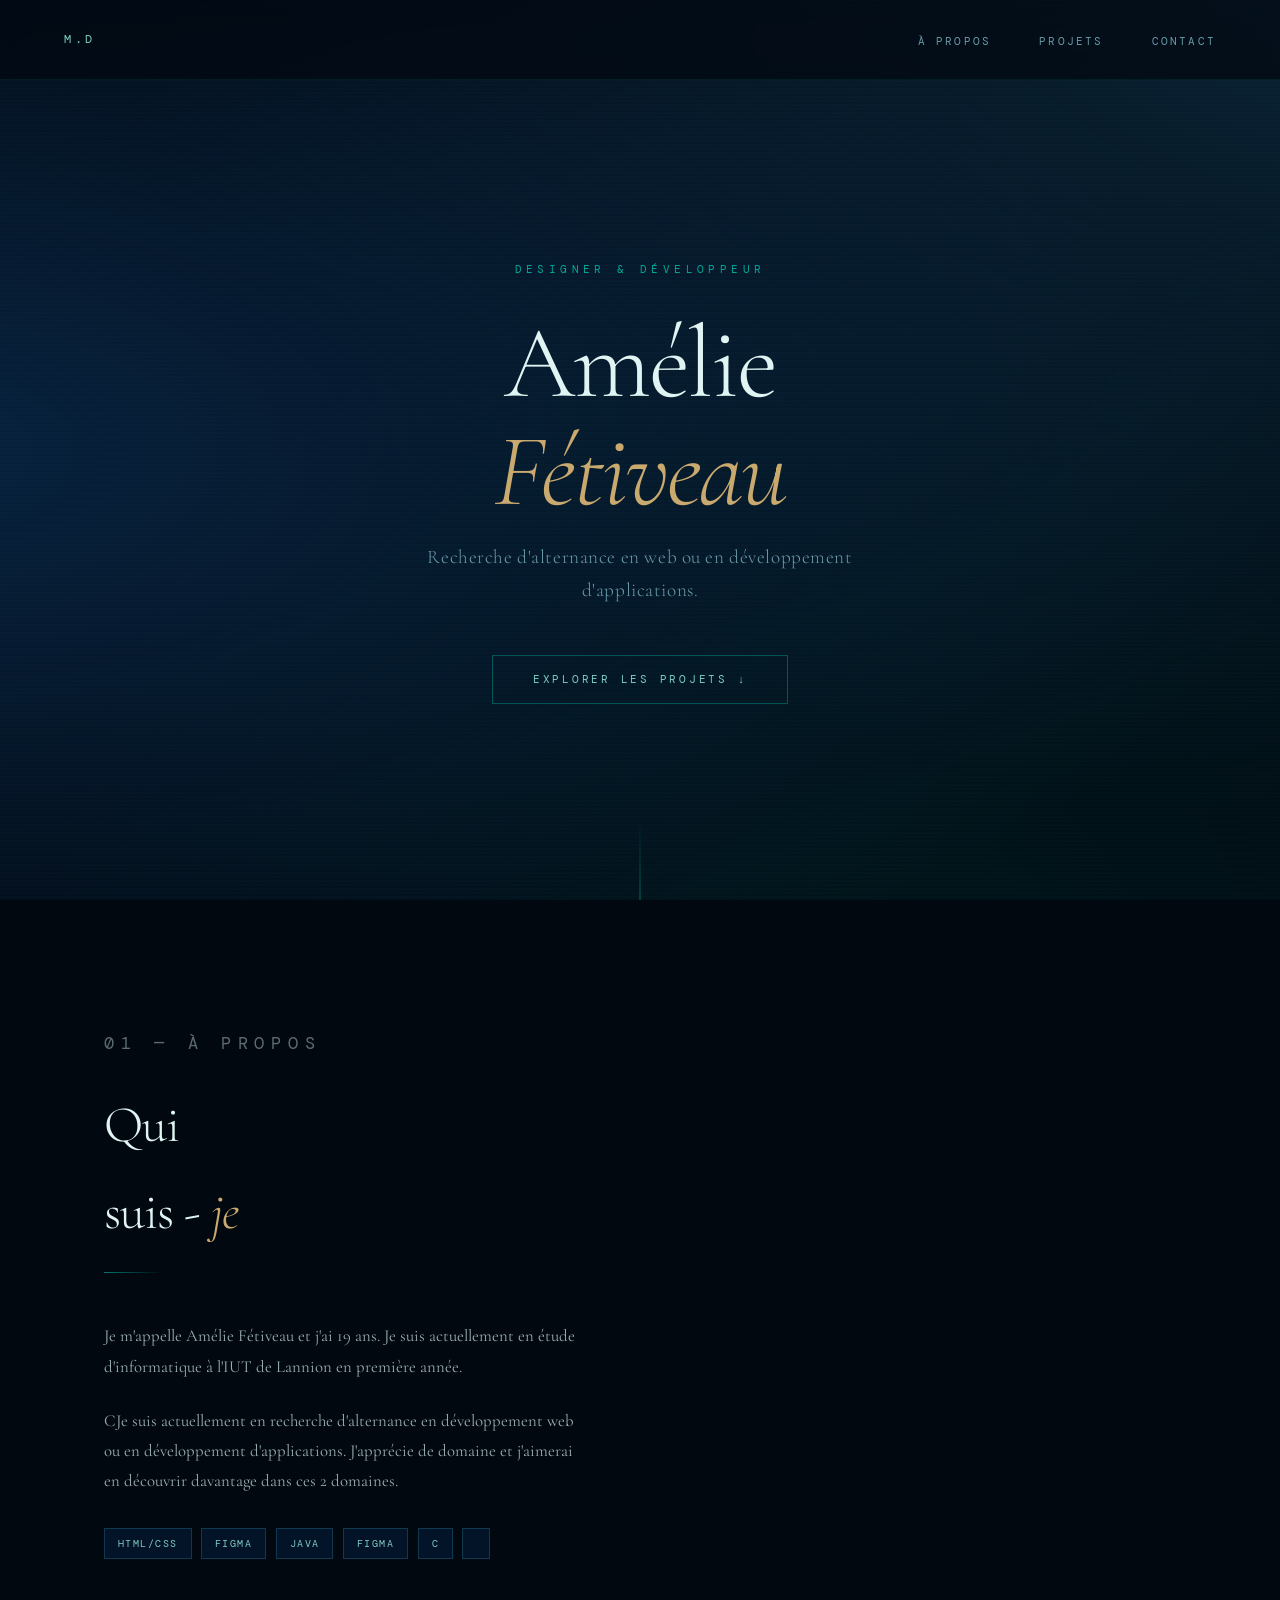
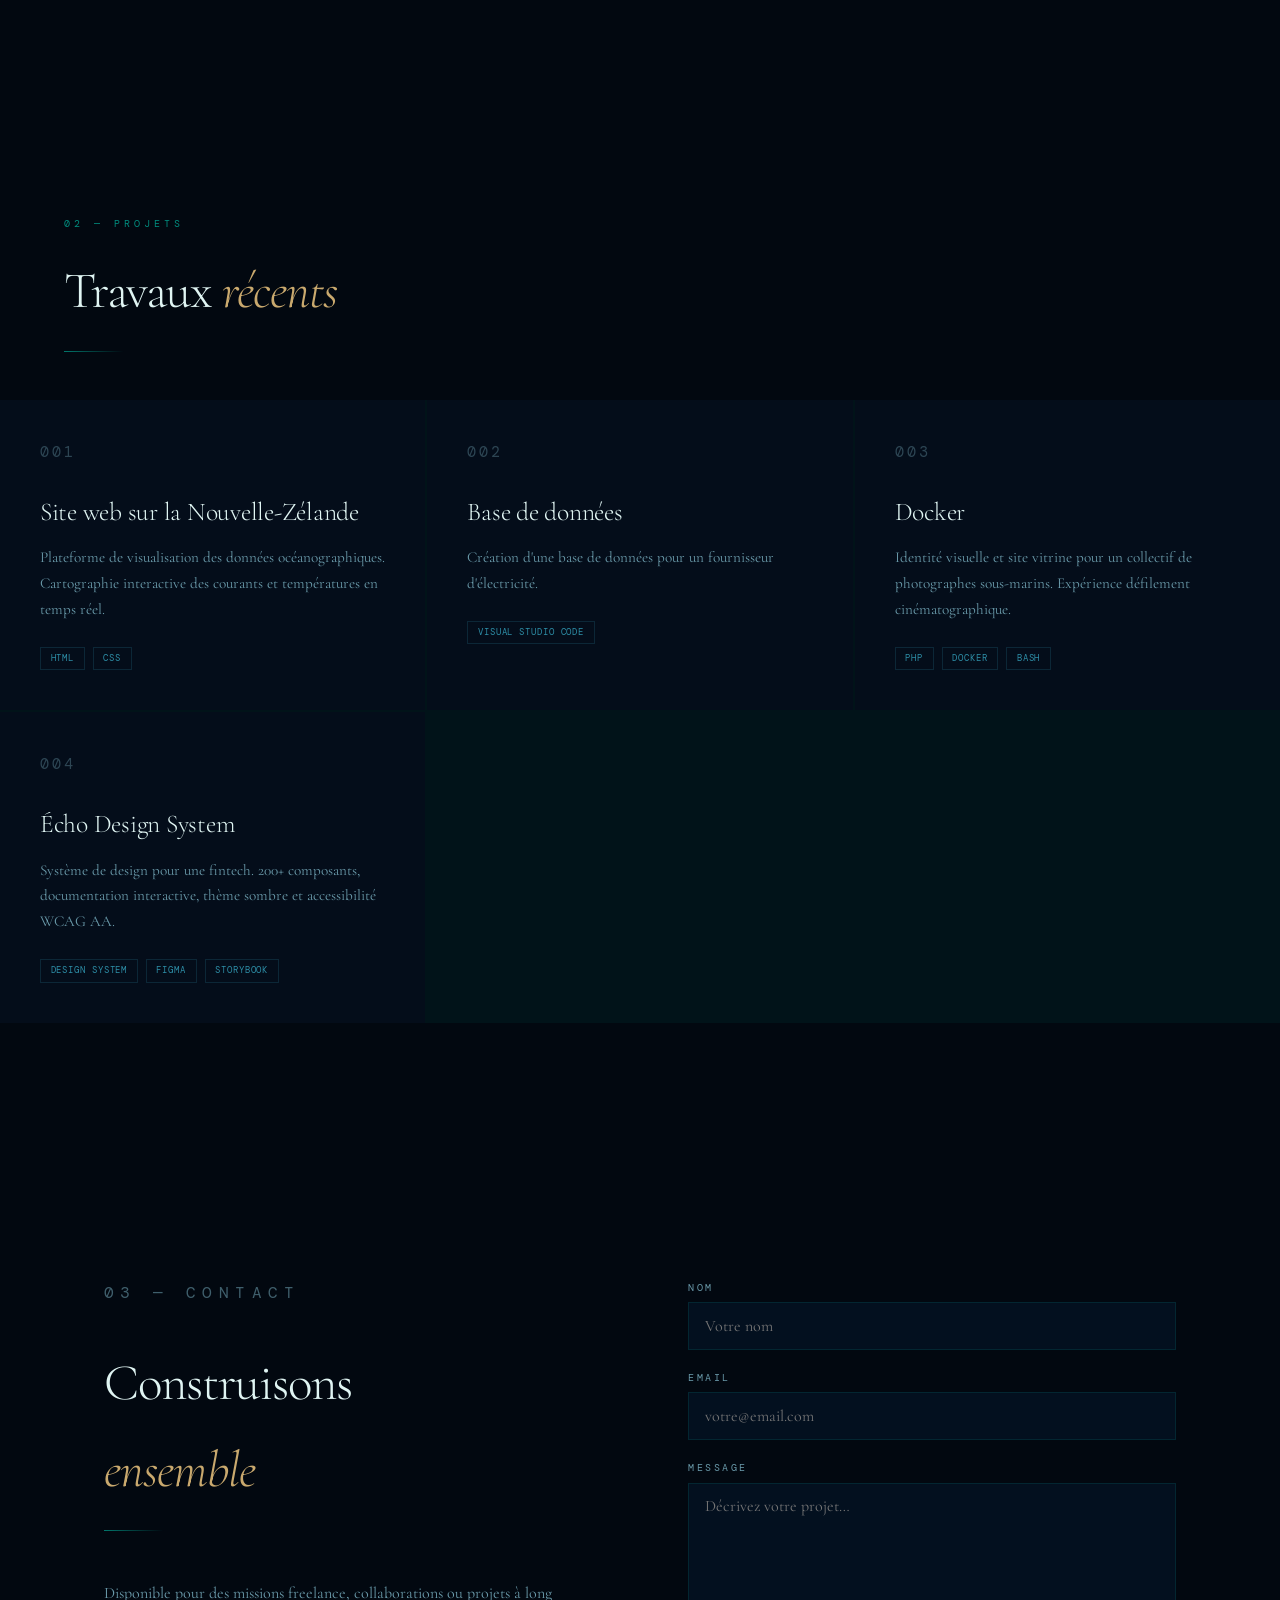
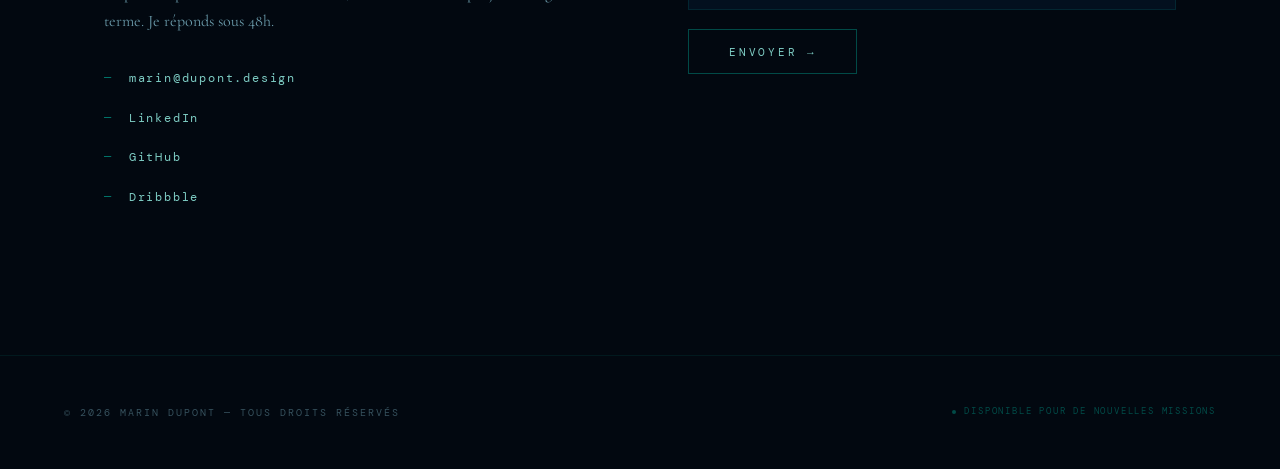
==== index.html @ eed75e4b "Update index.html" ====
<!DOCTYPE html>
<html lang="fr">
<head>
<meta charset="UTF-8">
<meta name="viewport" content="width=device-width, initial-scale=1.0">
<title>Portfolio — Amélie Fétiveau</title>
<link href="https://fonts.googleapis.com/css2?family=Cormorant+Garamond:ital,wght@0,300;0,400;0,600;1,300;1,400&family=DM+Mono:wght@300;400&display=swap" rel="stylesheet">
<link href="fusion.css" rel="stylesheet" type="text/css" >
<style>
  *, *::before, *::after { box-sizing: border-box; margin: 0; padding: 0; }

  :root {
    --deep: #040d1a;
    --abyss: #020810;
    --midnight: #061629;
    --navy: #0a2240;
    --ocean: #0d3460;
    --current: #1a5276;
    --tide: #1f6b8a;
    --surface: #2e8fa8;
    --foam: #7ecdc4;
    --mist: #b8e8e3;
    --spray: #e0f5f3;
    --biolum: #00e5c8;
    --gold: #c9a96e;
    --sand: #f0e6d0;
    --text: #cce4e8;
    --muted: #6a9aaa;
    --serif: 'Cormorant Garamond', Georgia, serif;
    --mono: 'DM Mono', monospace;
  }

  html { scroll-behavior: smooth; }

  body {
    background: var(--abyss);
    color: var(--text);
    font-family: var(--serif);
    font-size: 18px;
    line-height: 1.7;
    overflow-x: hidden;
  }

  /* WAVES BACKGROUND */
  .waves-bg {
    position: fixed;
    inset: 0;
    z-index: 0;
    pointer-events: none;
    overflow: hidden;
  }
  .waves-bg::before {
    content: '';
    position: absolute;
    width: 200%;
    height: 200%;
    top: -50%;
    left: -50%;
    background:
      radial-gradient(ellipse at 20% 50%, rgba(13,52,96,0.6) 0%, transparent 50%),
      radial-gradient(ellipse at 80% 20%, rgba(26,82,118,0.4) 0%, transparent 45%),
      radial-gradient(ellipse at 60% 80%, rgba(0,229,200,0.06) 0%, transparent 40%);
    animation: driftDeep 18s ease-in-out infinite alternate;
  }
  .waves-bg::after {
    content: '';
    position: absolute;
    inset: 0;
    background: repeating-linear-gradient(
      0deg,
      transparent,
      transparent 2px,
      rgba(0,229,200,0.015) 2px,
      rgba(0,229,200,0.015) 4px
    );
  }
  @keyframes driftDeep {
    0% { transform: translate(0,0) rotate(0deg); }
    100% { transform: translate(-3%,2%) rotate(1deg); }
  }

  /* PARTICLES */
  .particles {
    position: fixed;
    inset: 0;
    z-index: 0;
    pointer-events: none;
  }
  .particle {
    position: absolute;
    width: 2px;
    height: 2px;
    background: var(--biolum);
    border-radius: 50%;
    opacity: 0;
    animation: rise linear infinite;
  }
  @keyframes rise {
    0%   { transform: translateY(0) translateX(0); opacity: 0; }
    10%  { opacity: 0.6; }
    90%  { opacity: 0.3; }
    100% { transform: translateY(-100vh) translateX(20px); opacity: 0; }
  }

  /* LAYOUT */
  .wrapper { position: relative; z-index: 1; }

  /* NAV */
  nav {
    position: fixed;
    top: 0; left: 0; right: 0;
    z-index: 100;
    display: flex;
    justify-content: space-between;
    align-items: center;
    padding: 1.5rem 4rem;
    background: rgba(2,8,16,0.7);
    backdrop-filter: blur(12px);
    border-bottom: 1px solid rgba(0,229,200,0.08);
  }
  .logo {
    font-family: var(--mono);
    font-size: 12px;
    letter-spacing: 0.3em;
    color: var(--foam);
    text-transform: uppercase;
    text-decoration: none;
  }
  .nav-links {
    list-style: none;
    display: flex;
    gap: 3rem;
  }
  .nav-links a {
    font-family: var(--mono);
    font-size: 11px;
    letter-spacing: 0.2em;
    text-transform: uppercase;
    color: var(--muted);
    text-decoration: none;
    transition: color 0.3s;
  }
  .nav-links a:hover { color: var(--foam); }

  /* HERO */
  .hero {
    min-height: 100vh;
    display: flex;
    align-items: center;
    justify-content: center;
    padding: 8rem 4rem 4rem;
    text-align: center;
    position: relative;
  }
  .hero-depth {
    position: absolute;
    bottom: 0; left: 50%;
    transform: translateX(-50%);
    width: 1px;
    height: 80px;
    background: linear-gradient(to bottom, transparent, var(--biolum));
    opacity: 0.4;
  }
  .hero-tag {
    font-family: var(--mono);
    font-size: 11px;
    letter-spacing: 0.4em;
    text-transform: uppercase;
    color: var(--biolum);
    opacity: 0.7;
    margin-bottom: 2rem;
  }
  .hero h1 {
    font-size: clamp(3.5rem, 8vw, 7rem);
    font-weight: 300;
    line-height: 1.05;
    letter-spacing: -0.02em;
    color: var(--spray);
    margin-bottom: 1rem;
  }
  .hero h1 em {
    font-style: italic;
    color: var(--gold);
    font-weight: 300;
  }
  .hero-sub {
    font-size: 1.2rem;
    font-weight: 300;
    color: var(--muted);
    max-width: 480px;
    margin: 0 auto 3rem;
    letter-spacing: 0.03em;
  }
  .hero-cta {
    display: inline-flex;
    align-items: center;
    gap: 0.8rem;
    padding: 0.9rem 2.5rem;
    border: 1px solid rgba(0,229,200,0.3);
    color: var(--foam);
    font-family: var(--mono);
    font-size: 11px;
    letter-spacing: 0.25em;
    text-transform: uppercase;
    text-decoration: none;
    transition: all 0.4s;
    position: relative;
    overflow: hidden;
  }
  .hero-cta::before {
    content: '';
    position: absolute;
    inset: 0;
    background: rgba(0,229,200,0.06);
    transform: scaleX(0);
    transform-origin: left;
    transition: transform 0.4s;
  }
  .hero-cta:hover::before { transform: scaleX(1); }
  .hero-cta:hover { border-color: var(--biolum); color: var(--biolum); }

  /* SECTION COMMONS */
  section { padding: 8rem 4rem; max-width: 1200px; margin: 0 auto; }
  .section-label {
    font-family: var(--mono);
    font-size: 10px;
    letter-spacing: 0.4em;
    text-transform: uppercase;
    color: var(--biolum);
    opacity: 0.6;
    margin-bottom: 1rem;
  }
  .section-title {
    font-size: clamp(2.2rem, 4vw, 3.5rem);
    font-weight: 300;
    color: var(--spray);
    letter-spacing: -0.02em;
    margin-bottom: 1rem;
  }
  .section-title em {
    font-style: italic;
    color: var(--gold);
  }
  .divider {
    width: 60px;
    height: 1px;
    background: linear-gradient(to right, var(--biolum), transparent);
    margin-bottom: 3rem;
    opacity: 0.5;
  }

  /* ABOUT */
  .about-grid {
    display: grid;
    grid-template-columns: 1fr 1fr;
    gap: 6rem;
    align-items: center;
  }
  .about-visual {
    aspect-ratio: 3/4;
    position: relative;
  }
  .about-frame {
    width: 100%;
    height: 100%;
    border: 1px solid rgba(0,229,200,0.15);
    position: relative;
    overflow: hidden;
    background: var(--midnight);
  }
  .about-frame::after {
    content: '';
    position: absolute;
    inset: 0;
    background:
      radial-gradient(ellipse at 30% 70%, rgba(0,229,200,0.12) 0%, transparent 60%),
      radial-gradient(ellipse at 80% 20%, rgba(30,90,120,0.3) 0%, transparent 50%);
  }
  .about-initials {
    position: absolute;
    inset: 0;
    display: flex;
    align-items: center;
    justify-content: center;
    font-size: 8rem;
    font-weight: 300;
    color: rgba(0,229,200,0.08);
    letter-spacing: -0.05em;
    z-index: 1;
  }
  .about-corner {
    position: absolute;
    width: 30px;
    height: 30px;
    border-color: rgba(0,229,200,0.3);
    border-style: solid;
  }
  .about-corner.tl { top: 12px; left: 12px; border-width: 1px 0 0 1px; }
  .about-corner.br { bottom: 12px; right: 12px; border-width: 0 1px 1px 0; }
  .about-text p {
    color: rgba(204,228,232,0.75);
    margin-bottom: 1.5rem;
    font-size: 1.05rem;
    line-height: 1.8;
  }
  .skills-row {
    display: flex;
    flex-wrap: wrap;
    gap: 0.6rem;
    margin-top: 2rem;
  }
  .skill-tag {
    font-family: var(--mono);
    font-size: 10px;
    letter-spacing: 0.15em;
    text-transform: uppercase;
    color: var(--foam);
    border: 1px solid rgba(46,143,168,0.3);
    padding: 0.35rem 0.8rem;
    background: rgba(13,52,96,0.3);
  }

  /* PROJECTS */
  .projects-grid {
    display: grid;
    grid-template-columns: repeat(auto-fit, minmax(320px, 1fr));
    gap: 2px;
    background: rgba(0,229,200,0.05);
  }
  .project-card {
    background: var(--deep);
    padding: 2.5rem;
    position: relative;
    overflow: hidden;
    cursor: pointer;
    transition: background 0.4s;
  }
  .project-card::before {
    content: '';
    position: absolute;
    top: 0; left: 0; right: 0;
    height: 1px;
    background: linear-gradient(to right, transparent, rgba(0,229,200,0.4), transparent);
    transform: scaleX(0);
    transition: transform 0.5s;
  }
  .project-card:hover::before { transform: scaleX(1); }
  .project-card:hover { background: rgba(4,13,26,0.9); }
  .project-num {
    font-family: var(--mono);
    font-size: 10px;
    color: var(--biolum);
    opacity: 0.4;
    letter-spacing: 0.2em;
    margin-bottom: 1.5rem;
  }
  .project-card h3 {
    font-size: 1.6rem;
    font-weight: 300;
    color: var(--spray);
    margin-bottom: 0.75rem;
    letter-spacing: -0.01em;
  }
  .project-card p {
    font-size: 0.95rem;
    color: var(--muted);
    line-height: 1.7;
    margin-bottom: 1.5rem;
  }
  .project-tags {
    display: flex;
    gap: 0.5rem;
    flex-wrap: wrap;
  }
  .project-tag {
    font-family: var(--mono);
    font-size: 9px;
    letter-spacing: 0.1em;
    text-transform: uppercase;
    color: var(--surface);
    border: 1px solid rgba(46,143,168,0.2);
    padding: 0.2rem 0.6rem;
  }
  .project-arrow {
    position: absolute;
    bottom: 2.5rem;
    right: 2.5rem;
    color: var(--biolum);
    opacity: 0;
    font-size: 1.2rem;
    transition: opacity 0.3s, transform 0.3s;
    transform: translate(-4px, 4px);
  }
  .project-card:hover .project-arrow {
    opacity: 0.6;
    transform: translate(0,0);
  }

  /* CONTACT */
  .contact-inner {
    display: grid;
    grid-template-columns: 1fr 1fr;
    gap: 6rem;
    align-items: start;
  }
  .contact-left p {
    color: var(--muted);
    font-size: 1rem;
    margin-bottom: 2rem;
    line-height: 1.8;
  }
  .contact-link {
    display: flex;
    align-items: center;
    gap: 1rem;
    color: var(--foam);
    text-decoration: none;
    font-family: var(--mono);
    font-size: 12px;
    letter-spacing: 0.15em;
    margin-bottom: 1.2rem;
    transition: color 0.3s;
  }
  .contact-link::before {
    content: '—';
    color: var(--biolum);
    opacity: 0.5;
  }
  .contact-link:hover { color: var(--biolum); }
  .contact-form { display: flex; flex-direction: column; gap: 1.2rem; }
  .form-group { display: flex; flex-direction: column; gap: 0.4rem; }
  .form-group label {
    font-family: var(--mono);
    font-size: 10px;
    letter-spacing: 0.25em;
    text-transform: uppercase;
    color: var(--muted);
  }
  .form-group input,
  .form-group textarea {
    background: rgba(13,52,96,0.2);
    border: 1px solid rgba(0,229,200,0.1);
    color: var(--text);
    padding: 0.8rem 1rem;
    font-family: var(--serif);
    font-size: 1rem;
    outline: none;
    transition: border-color 0.3s;
    resize: none;
  }
  .form-group input:focus,
  .form-group textarea:focus {
    border-color: rgba(0,229,200,0.3);
  }
  .form-submit {
    align-self: flex-start;
    padding: 0.9rem 2.5rem;
    background: transparent;
    border: 1px solid rgba(0,229,200,0.3);
    color: var(--foam);
    font-family: var(--mono);
    font-size: 11px;
    letter-spacing: 0.25em;
    text-transform: uppercase;
    cursor: pointer;
    transition: all 0.3s;
  }
  .form-submit:hover {
    border-color: var(--biolum);
    color: var(--biolum);
    background: rgba(0,229,200,0.05);
  }

  /* FOOTER */
  footer {
    border-top: 1px solid rgba(0,229,200,0.08);
    padding: 3rem 4rem;
    display: flex;
    justify-content: space-between;
    align-items: center;
    position: relative;
    z-index: 1;
  }
  footer p {
    font-family: var(--mono);
    font-size: 10px;
    letter-spacing: 0.2em;
    color: var(--muted);
    opacity: 0.5;
    text-transform: uppercase;
  }
  .footer-depth {
    display: flex;
    align-items: center;
    gap: 0.5rem;
    font-family: var(--mono);
    font-size: 9px;
    letter-spacing: 0.2em;
    color: var(--biolum);
    opacity: 0.3;
    text-transform: uppercase;
  }
  .pulse-dot {
    width: 4px;
    height: 4px;
    border-radius: 50%;
    background: var(--biolum);
    animation: pulse 2s ease-in-out infinite;
  }
  @keyframes pulse {
    0%, 100% { opacity: 0.3; transform: scale(1); }
    50%       { opacity: 1;   transform: scale(1.3); }
  }

  /* SCROLL REVEAL */
  .reveal { opacity: 0; transform: translateY(30px); transition: opacity 0.8s ease, transform 0.8s ease; }
  .reveal.visible { opacity: 1; transform: translateY(0); }

  @media (max-width: 768px) {
    nav { padding: 1.2rem 1.5rem; }
    .nav-links { display: none; }
    section { padding: 5rem 1.5rem; }
    .hero { padding: 7rem 1.5rem 3rem; }
    .about-grid, .contact-inner { grid-template-columns: 1fr; gap: 3rem; }
    footer { flex-direction: column; gap: 1rem; padding: 2rem 1.5rem; }
  }
</style>
</head>











  
<body>

<div class="waves-bg"></div>

<div class="particles" id="particles"></div>

<div class="wrapper">

  <!-- NAV -->
  <nav>
    <a href="#" class="logo">M.D</a>
    <ul class="nav-links">
      <li><a href="#about">À propos</a></li>
      <li><a href="#projects">Projets</a></li>
      <li><a href="#contact">Contact</a></li>
    </ul>
  </nav>

  <!-- HERO -->
  <section class="hero">
    <div>
      <p class="hero-tag">Designer & Développeur</p>
      <h1>Amélie<br><em>Fétiveau</em></h1>
      <p class="hero-sub">Recherche d'alternance en web ou en développement d'applications.</p>
      <a href="#projects" class="hero-cta">Explorer les projets ↓</a>
    </div>
    <div class="hero-depth"></div>
  </section>

  <!-- ABOUT -->
  <section id="about">
    <div class="about-grid reveal">
      <div class="about-text">
        <p class="section-label">01 — À propos</p>
        <h2 class="section-title">Qui<br>suis - <em>je</em></h2>
        <div class="divider"></div>
        <p>Je m'appelle Amélie Fétiveau et j'ai 19 ans. Je suis actuellement en étude d'informatique à l'IUT de Lannion en première année.</p>
        <p>CJe suis actuellement en recherche d'alternance en développement web ou en développement d'applications. J'apprécie de domaine et j'aimerai en découvrir davantage dans ces 2 domaines.</p>
        <div class="skills-row">
          <span class="skill-tag">HTML/CSS</span>
          <span class="skill-tag">Figma</span>
          <span class="skill-tag">Java</span>
          <span class="skill-tag">Figma</span>
          <span class="skill-tag">C</span>
          <span class="skill-tag"></span>
        </div>
      </div>
    </div>
  </section>

  <!-- PROJECTS -->
  <section id="projects" style="max-width:100%; padding-left:0; padding-right:0;">
    <div style="padding: 0 4rem; margin-bottom: 3rem;" class="reveal">
      <p class="section-label">02 — Projets</p>
      <h2 class="section-title">Travaux <em>récents</em></h2>
      <div class="divider"></div>
    </div>
    <div class="projects-grid reveal">
      <div class="project-card">
        <p class="project-num">001</p>
        <h3>Site web sur la Nouvelle-Zélande</h3>
        <p>Plateforme de visualisation des données océanographiques. Cartographie interactive des courants et températures en temps réel.</p>
        <div class="project-tags">
          <span class="project-tag">HTML</span>
          <span class="project-tag">CSS</span>
        </div>
        <span class="project-arrow">↗</span>
      </div>
      <div class="project-card">
        <p class="project-num">002</p>
        <h3>Base de données</h3>
        <p>Création d'une base de données pour un fournisseur d'électricité.</p>
        <div class="project-tags">
          <span class="project-tag">Visual Studio Code</span>
        </div>
        <span class="project-arrow">↗</span>
      </div>
      <div class="project-card">
        <p class="project-num">003</p>
        <h3>Docker</h3>
        <p>Identité visuelle et site vitrine pour un collectif de photographes sous-marins. Expérience défilement cinématographique.</p>
        <div class="project-tags">
          <span class="project-tag">PHP</span>
          <span class="project-tag">Docker</span>
          <span class="project-tag">Bash</span>
        </div>
        <span class="project-arrow">↗</span>
      </div>
      <div class="project-card">
        <p class="project-num">004</p>
        <h3>Écho Design System</h3>
        <p>Système de design pour une fintech. 200+ composants, documentation interactive, thème sombre et accessibilité WCAG AA.</p>
        <div class="project-tags">
          <span class="project-tag">Design System</span>
          <span class="project-tag">Figma</span>
          <span class="project-tag">Storybook</span>
        </div>
        <span class="project-arrow">↗</span>
      </div>
    </div>
  </section>

  <!-- CONTACT -->
  <section id="contact">
    <div class="contact-inner reveal">
      <div class="contact-left">
        <p class="section-label">03 — Contact</p>
        <h2 class="section-title">Construisons<br><em>ensemble</em></h2>
        <div class="divider"></div>
        <p>Disponible pour des missions freelance, collaborations ou projets à long terme. Je réponds sous 48h.</p>
        <a href="mailto:marin@dupont.design" class="contact-link">marin@dupont.design</a>
        <a href="#" class="contact-link">LinkedIn</a>
        <a href="#" class="contact-link">GitHub</a>
        <a href="#" class="contact-link">Dribbble</a>
      </div>
      <div class="contact-form">
        <div class="form-group">
          <label for="name">Nom</label>
          <input type="text" id="name" placeholder="Votre nom">
        </div>
        <div class="form-group">
          <label for="email">Email</label>
          <input type="email" id="email" placeholder="votre@email.com">
        </div>
        <div class="form-group">
          <label for="message">Message</label>
          <textarea id="message" rows="5" placeholder="Décrivez votre projet…"></textarea>
        </div>
        <button class="form-submit">Envoyer →</button>
      </div>
    </div>
  </section>

  <!-- FOOTER -->
  <footer>
    <p>© 2026 Marin Dupont — Tous droits réservés</p>
    <div class="footer-depth">
      <div class="pulse-dot"></div>
      Disponible pour de nouvelles missions
    </div>
  </footer>

</div>

<script>
  // Particules bioluminescentes
  const container = document.getElementById('particles');
  for (let i = 0; i < 40; i++) {
    const p = document.createElement('div');
    p.className = 'particle';
    p.style.cssText = `
      left: ${Math.random() * 100}%;
      bottom: ${Math.random() * 20}%;
      width: ${Math.random() * 2 + 1}px;
      height: ${Math.random() * 2 + 1}px;
      animation-duration: ${6 + Math.random() * 12}s;
      animation-delay: ${Math.random() * 10}s;
    `;
    container.appendChild(p);
  }

  // Scroll reveal
  const reveals = document.querySelectorAll('.reveal');
  const io = new IntersectionObserver((entries) => {
    entries.forEach(e => { if (e.isIntersecting) e.target.classList.add('visible'); });
  }, { threshold: 0.1 });
  reveals.forEach(r => io.observe(r));

  // Nav scroll effect
  window.addEventListener('scroll', () => {
    const nav = document.querySelector('nav');
    nav.style.borderBottomColor = window.scrollY > 50
      ? 'rgba(0,229,200,0.15)' : 'rgba(0,229,200,0.08)';
  });
</script>
</body>
</html>
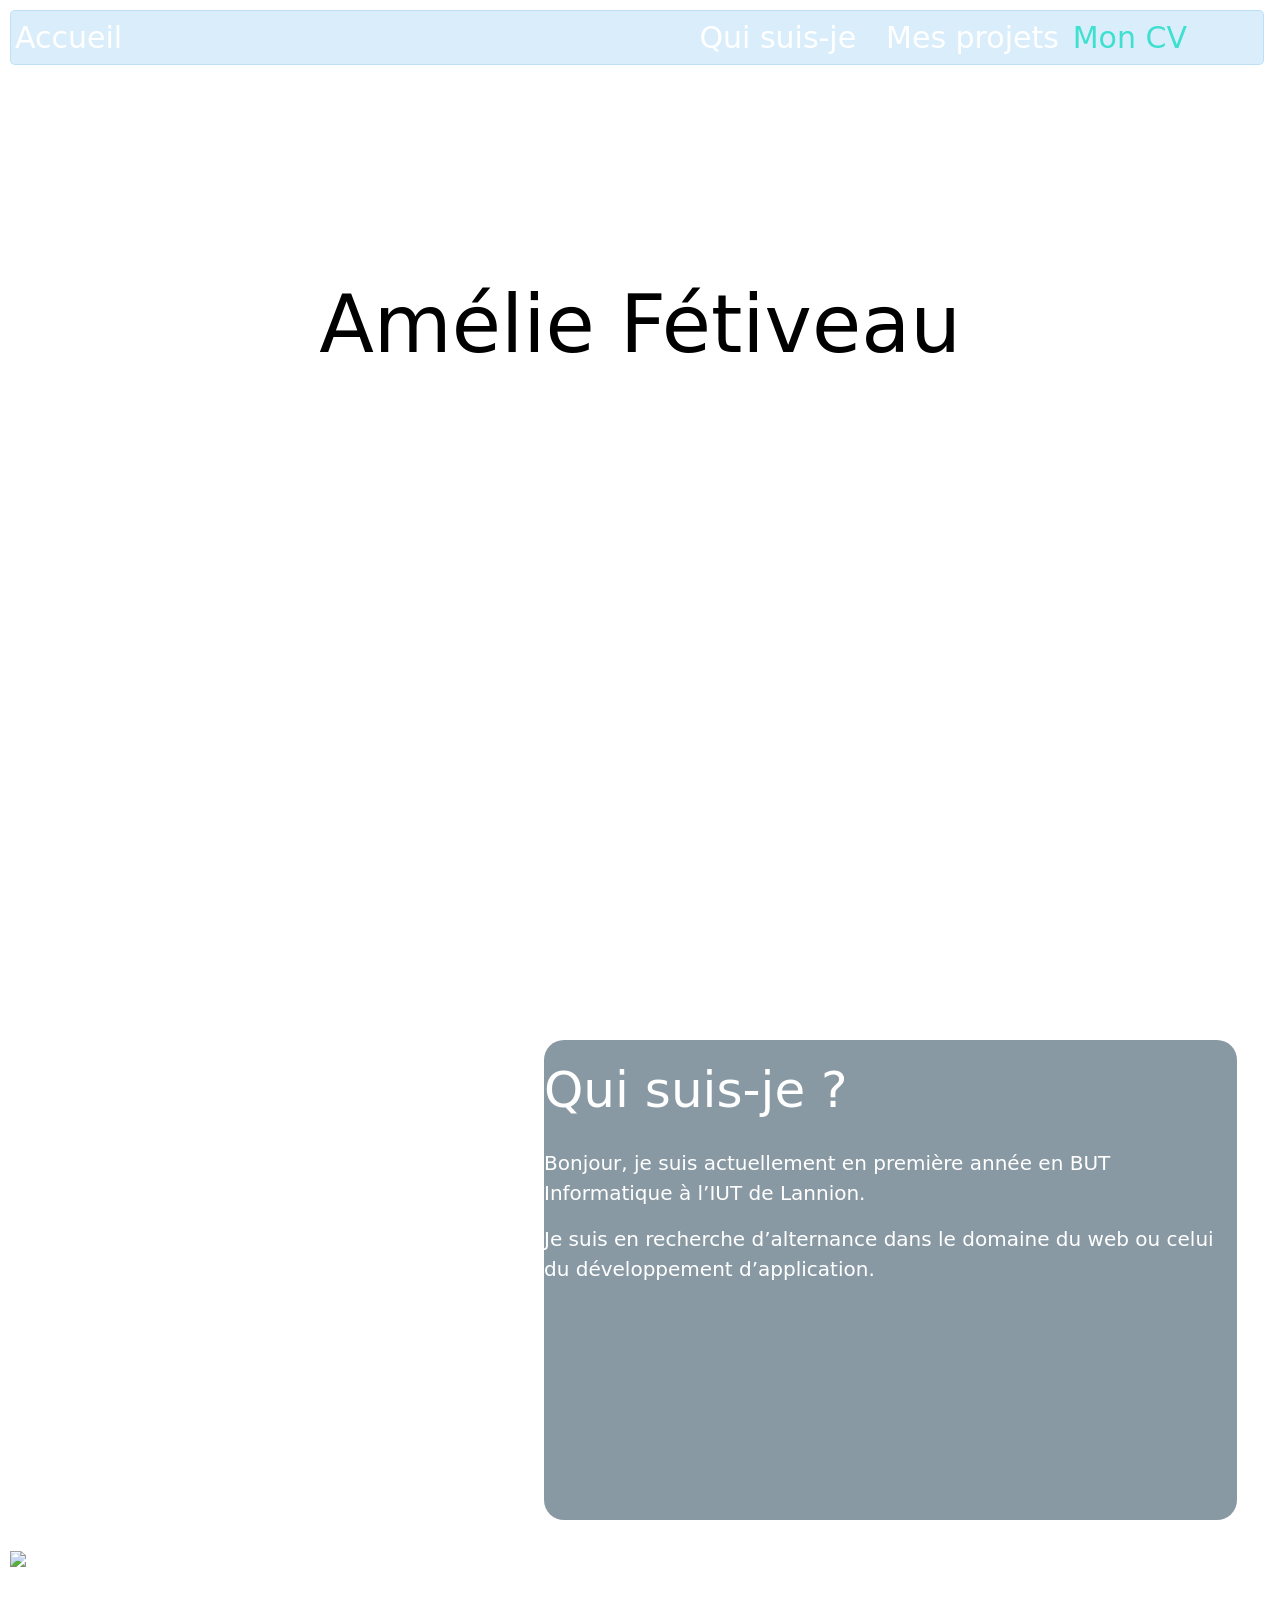
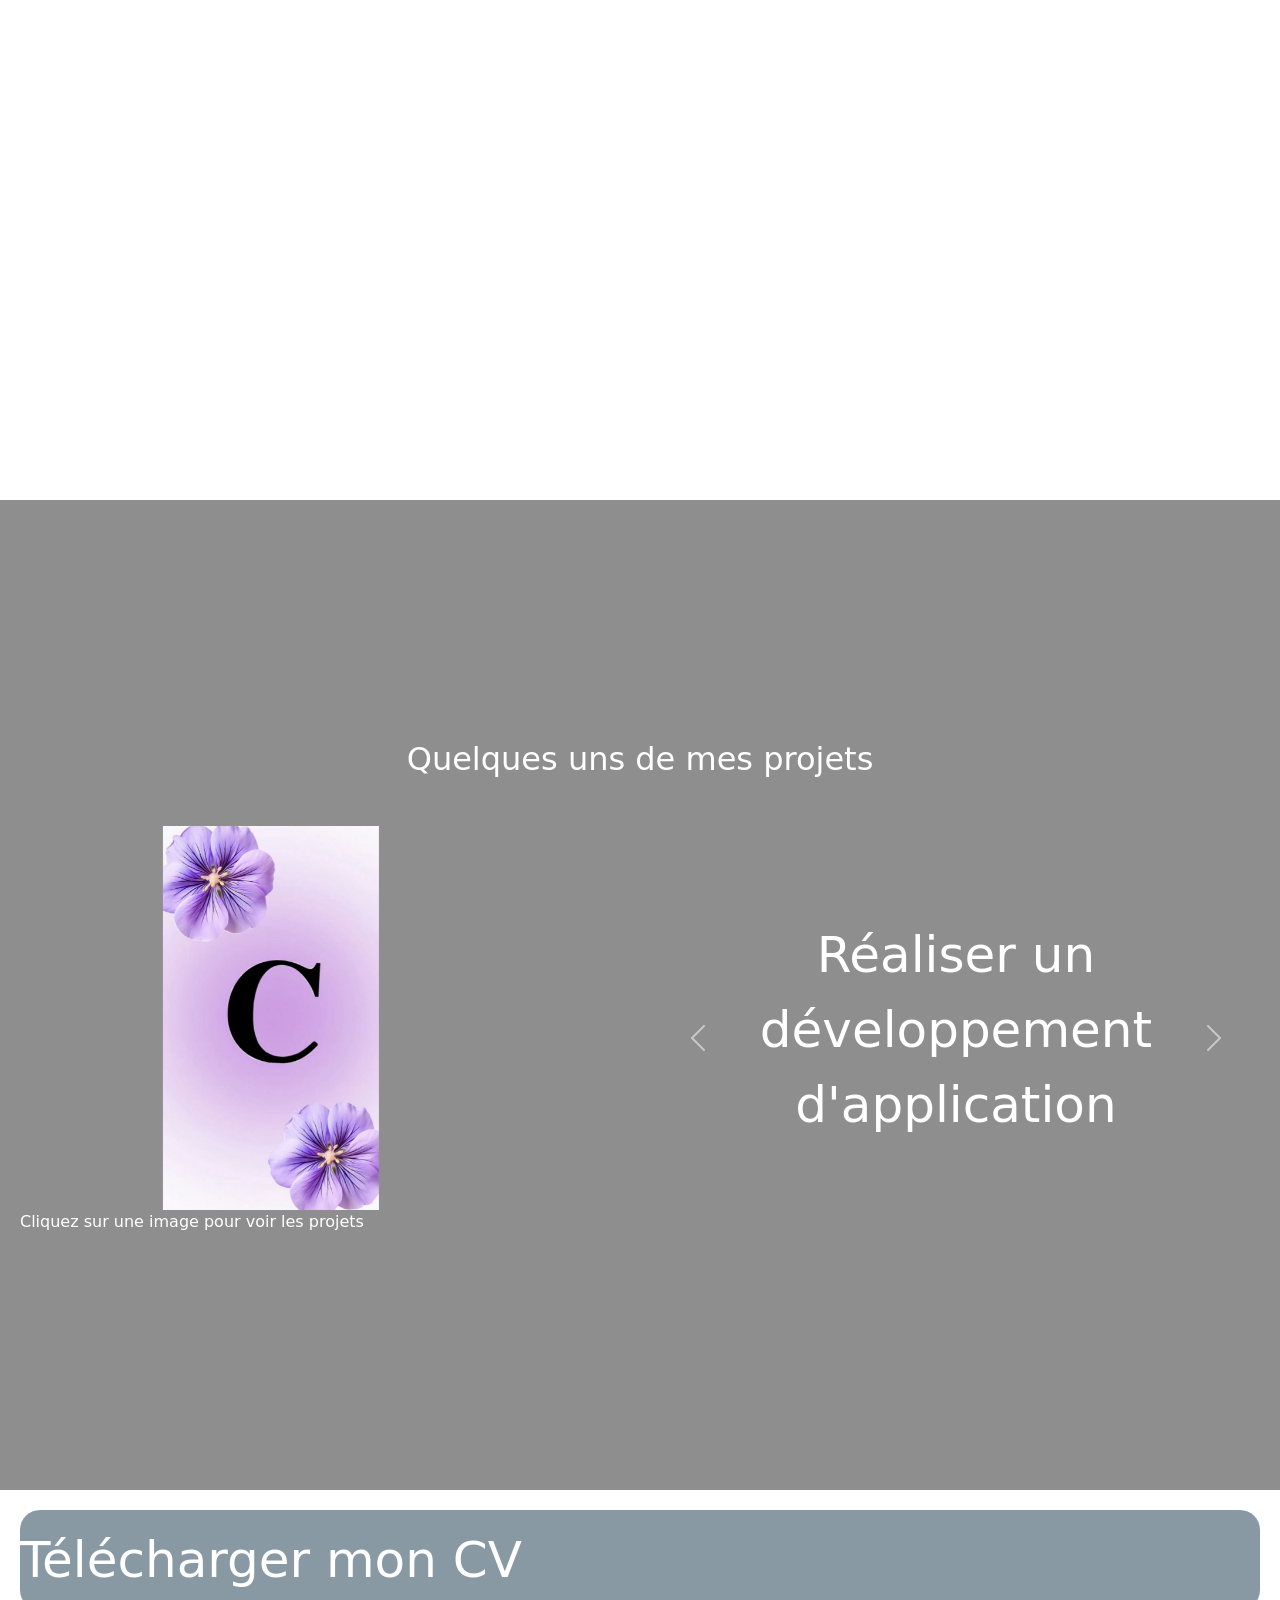
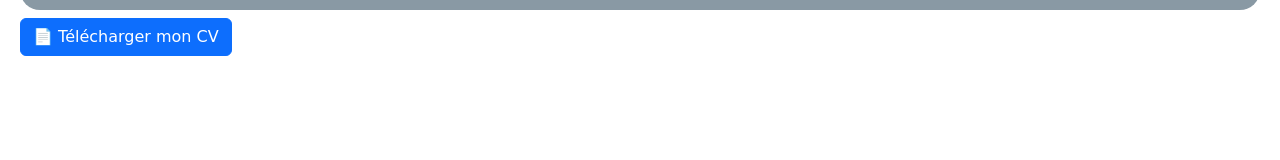
==== commit 41db8060: "Add files via upload" ====
--- a/index.html
+++ b/index.html
@@ -1,717 +1,151 @@
-<!DOCTYPE html>
-<html lang="fr">
-<head>
-<meta charset="UTF-8">
-<meta name="viewport" content="width=device-width, initial-scale=1.0">
-<title>Portfolio — Amélie Fétiveau</title>
-<link href="https://fonts.googleapis.com/css2?family=Cormorant+Garamond:ital,wght@0,300;0,400;0,600;1,300;1,400&family=DM+Mono:wght@300;400&display=swap" rel="stylesheet">
-<link href="fusion.css" rel="stylesheet" type="text/css" >
-<style>
-  *, *::before, *::after { box-sizing: border-box; margin: 0; padding: 0; }
-
-  :root {
-    --deep: #040d1a;
-    --abyss: #020810;
-    --midnight: #061629;
-    --navy: #0a2240;
-    --ocean: #0d3460;
-    --current: #1a5276;
-    --tide: #1f6b8a;
-    --surface: #2e8fa8;
-    --foam: #7ecdc4;
-    --mist: #b8e8e3;
-    --spray: #e0f5f3;
-    --biolum: #00e5c8;
-    --gold: #c9a96e;
-    --sand: #f0e6d0;
-    --text: #cce4e8;
-    --muted: #6a9aaa;
-    --serif: 'Cormorant Garamond', Georgia, serif;
-    --mono: 'DM Mono', monospace;
-  }
-
-  html { scroll-behavior: smooth; }
-
-  body {
-    background: var(--abyss);
-    color: var(--text);
-    font-family: var(--serif);
-    font-size: 18px;
-    line-height: 1.7;
-    overflow-x: hidden;
-  }
-
-  /* WAVES BACKGROUND */
-  .waves-bg {
-    position: fixed;
-    inset: 0;
-    z-index: 0;
-    pointer-events: none;
-    overflow: hidden;
-  }
-  .waves-bg::before {
-    content: '';
-    position: absolute;
-    width: 200%;
-    height: 200%;
-    top: -50%;
-    left: -50%;
-    background:
-      radial-gradient(ellipse at 20% 50%, rgba(13,52,96,0.6) 0%, transparent 50%),
-      radial-gradient(ellipse at 80% 20%, rgba(26,82,118,0.4) 0%, transparent 45%),
-      radial-gradient(ellipse at 60% 80%, rgba(0,229,200,0.06) 0%, transparent 40%);
-    animation: driftDeep 18s ease-in-out infinite alternate;
-  }
-  .waves-bg::after {
-    content: '';
-    position: absolute;
-    inset: 0;
-    background: repeating-linear-gradient(
-      0deg,
-      transparent,
-      transparent 2px,
-      rgba(0,229,200,0.015) 2px,
-      rgba(0,229,200,0.015) 4px
-    );
-  }
-  @keyframes driftDeep {
-    0% { transform: translate(0,0) rotate(0deg); }
-    100% { transform: translate(-3%,2%) rotate(1deg); }
-  }
-
-  /* PARTICLES */
-  .particles {
-    position: fixed;
-    inset: 0;
-    z-index: 0;
-    pointer-events: none;
-  }
-  .particle {
-    position: absolute;
-    width: 2px;
-    height: 2px;
-    background: var(--biolum);
-    border-radius: 50%;
-    opacity: 0;
-    animation: rise linear infinite;
-  }
-  @keyframes rise {
-    0%   { transform: translateY(0) translateX(0); opacity: 0; }
-    10%  { opacity: 0.6; }
-    90%  { opacity: 0.3; }
-    100% { transform: translateY(-100vh) translateX(20px); opacity: 0; }
-  }
-
-  /* LAYOUT */
-  .wrapper { position: relative; z-index: 1; }
-
-  /* NAV */
-  nav {
-    position: fixed;
-    top: 0; left: 0; right: 0;
-    z-index: 100;
-    display: flex;
-    justify-content: space-between;
-    align-items: center;
-    padding: 1.5rem 4rem;
-    background: rgba(2,8,16,0.7);
-    backdrop-filter: blur(12px);
-    border-bottom: 1px solid rgba(0,229,200,0.08);
-  }
-  .logo {
-    font-family: var(--mono);
-    font-size: 12px;
-    letter-spacing: 0.3em;
-    color: var(--foam);
-    text-transform: uppercase;
-    text-decoration: none;
-  }
-  .nav-links {
-    list-style: none;
-    display: flex;
-    gap: 3rem;
-  }
-  .nav-links a {
-    font-family: var(--mono);
-    font-size: 11px;
-    letter-spacing: 0.2em;
-    text-transform: uppercase;
-    color: var(--muted);
-    text-decoration: none;
-    transition: color 0.3s;
-  }
-  .nav-links a:hover { color: var(--foam); }
-
-  /* HERO */
-  .hero {
-    min-height: 100vh;
-    display: flex;
-    align-items: center;
-    justify-content: center;
-    padding: 8rem 4rem 4rem;
-    text-align: center;
-    position: relative;
-  }
-  .hero-depth {
-    position: absolute;
-    bottom: 0; left: 50%;
-    transform: translateX(-50%);
-    width: 1px;
-    height: 80px;
-    background: linear-gradient(to bottom, transparent, var(--biolum));
-    opacity: 0.4;
-  }
-  .hero-tag {
-    font-family: var(--mono);
-    font-size: 11px;
-    letter-spacing: 0.4em;
-    text-transform: uppercase;
-    color: var(--biolum);
-    opacity: 0.7;
-    margin-bottom: 2rem;
-  }
-  .hero h1 {
-    font-size: clamp(3.5rem, 8vw, 7rem);
-    font-weight: 300;
-    line-height: 1.05;
-    letter-spacing: -0.02em;
-    color: var(--spray);
-    margin-bottom: 1rem;
-  }
-  .hero h1 em {
-    font-style: italic;
-    color: var(--gold);
-    font-weight: 300;
-  }
-  .hero-sub {
-    font-size: 1.2rem;
-    font-weight: 300;
-    color: var(--muted);
-    max-width: 480px;
-    margin: 0 auto 3rem;
-    letter-spacing: 0.03em;
-  }
-  .hero-cta {
-    display: inline-flex;
-    align-items: center;
-    gap: 0.8rem;
-    padding: 0.9rem 2.5rem;
-    border: 1px solid rgba(0,229,200,0.3);
-    color: var(--foam);
-    font-family: var(--mono);
-    font-size: 11px;
-    letter-spacing: 0.25em;
-    text-transform: uppercase;
-    text-decoration: none;
-    transition: all 0.4s;
-    position: relative;
-    overflow: hidden;
-  }
-  .hero-cta::before {
-    content: '';
-    position: absolute;
-    inset: 0;
-    background: rgba(0,229,200,0.06);
-    transform: scaleX(0);
-    transform-origin: left;
-    transition: transform 0.4s;
-  }
-  .hero-cta:hover::before { transform: scaleX(1); }
-  .hero-cta:hover { border-color: var(--biolum); color: var(--biolum); }
-
-  /* SECTION COMMONS */
-  section { padding: 8rem 4rem; max-width: 1200px; margin: 0 auto; }
-  .section-label {
-    font-family: var(--mono);
-    font-size: 10px;
-    letter-spacing: 0.4em;
-    text-transform: uppercase;
-    color: var(--biolum);
-    opacity: 0.6;
-    margin-bottom: 1rem;
-  }
-  .section-title {
-    font-size: clamp(2.2rem, 4vw, 3.5rem);
-    font-weight: 300;
-    color: var(--spray);
-    letter-spacing: -0.02em;
-    margin-bottom: 1rem;
-  }
-  .section-title em {
-    font-style: italic;
-    color: var(--gold);
-  }
-  .divider {
-    width: 60px;
-    height: 1px;
-    background: linear-gradient(to right, var(--biolum), transparent);
-    margin-bottom: 3rem;
-    opacity: 0.5;
-  }
-
-  /* ABOUT */
-  .about-grid {
-    display: grid;
-    grid-template-columns: 1fr 1fr;
-    gap: 6rem;
-    align-items: center;
-  }
-  .about-visual {
-    aspect-ratio: 3/4;
-    position: relative;
-  }
-  .about-frame {
-    width: 100%;
-    height: 100%;
-    border: 1px solid rgba(0,229,200,0.15);
-    position: relative;
-    overflow: hidden;
-    background: var(--midnight);
-  }
-  .about-frame::after {
-    content: '';
-    position: absolute;
-    inset: 0;
-    background:
-      radial-gradient(ellipse at 30% 70%, rgba(0,229,200,0.12) 0%, transparent 60%),
-      radial-gradient(ellipse at 80% 20%, rgba(30,90,120,0.3) 0%, transparent 50%);
-  }
-  .about-initials {
-    position: absolute;
-    inset: 0;
-    display: flex;
-    align-items: center;
-    justify-content: center;
-    font-size: 8rem;
-    font-weight: 300;
-    color: rgba(0,229,200,0.08);
-    letter-spacing: -0.05em;
-    z-index: 1;
-  }
-  .about-corner {
-    position: absolute;
-    width: 30px;
-    height: 30px;
-    border-color: rgba(0,229,200,0.3);
-    border-style: solid;
-  }
-  .about-corner.tl { top: 12px; left: 12px; border-width: 1px 0 0 1px; }
-  .about-corner.br { bottom: 12px; right: 12px; border-width: 0 1px 1px 0; }
-  .about-text p {
-    color: rgba(204,228,232,0.75);
-    margin-bottom: 1.5rem;
-    font-size: 1.05rem;
-    line-height: 1.8;
-  }
-  .skills-row {
-    display: flex;
-    flex-wrap: wrap;
-    gap: 0.6rem;
-    margin-top: 2rem;
-  }
-  .skill-tag {
-    font-family: var(--mono);
-    font-size: 10px;
-    letter-spacing: 0.15em;
-    text-transform: uppercase;
-    color: var(--foam);
-    border: 1px solid rgba(46,143,168,0.3);
-    padding: 0.35rem 0.8rem;
-    background: rgba(13,52,96,0.3);
-  }
-
-  /* PROJECTS */
-  .projects-grid {
-    display: grid;
-    grid-template-columns: repeat(auto-fit, minmax(320px, 1fr));
-    gap: 2px;
-    background: rgba(0,229,200,0.05);
-  }
-  .project-card {
-    background: var(--deep);
-    padding: 2.5rem;
-    position: relative;
-    overflow: hidden;
-    cursor: pointer;
-    transition: background 0.4s;
-  }
-  .project-card::before {
-    content: '';
-    position: absolute;
-    top: 0; left: 0; right: 0;
-    height: 1px;
-    background: linear-gradient(to right, transparent, rgba(0,229,200,0.4), transparent);
-    transform: scaleX(0);
-    transition: transform 0.5s;
-  }
-  .project-card:hover::before { transform: scaleX(1); }
-  .project-card:hover { background: rgba(4,13,26,0.9); }
-  .project-num {
-    font-family: var(--mono);
-    font-size: 10px;
-    color: var(--biolum);
-    opacity: 0.4;
-    letter-spacing: 0.2em;
-    margin-bottom: 1.5rem;
-  }
-  .project-card h3 {
-    font-size: 1.6rem;
-    font-weight: 300;
-    color: var(--spray);
-    margin-bottom: 0.75rem;
-    letter-spacing: -0.01em;
-  }
-  .project-card p {
-    font-size: 0.95rem;
-    color: var(--muted);
-    line-height: 1.7;
-    margin-bottom: 1.5rem;
-  }
-  .project-tags {
-    display: flex;
-    gap: 0.5rem;
-    flex-wrap: wrap;
-  }
-  .project-tag {
-    font-family: var(--mono);
-    font-size: 9px;
-    letter-spacing: 0.1em;
-    text-transform: uppercase;
-    color: var(--surface);
-    border: 1px solid rgba(46,143,168,0.2);
-    padding: 0.2rem 0.6rem;
-  }
-  .project-arrow {
-    position: absolute;
-    bottom: 2.5rem;
-    right: 2.5rem;
-    color: var(--biolum);
-    opacity: 0;
-    font-size: 1.2rem;
-    transition: opacity 0.3s, transform 0.3s;
-    transform: translate(-4px, 4px);
-  }
-  .project-card:hover .project-arrow {
-    opacity: 0.6;
-    transform: translate(0,0);
-  }
-
-  /* CONTACT */
-  .contact-inner {
-    display: grid;
-    grid-template-columns: 1fr 1fr;
-    gap: 6rem;
-    align-items: start;
-  }
-  .contact-left p {
-    color: var(--muted);
-    font-size: 1rem;
-    margin-bottom: 2rem;
-    line-height: 1.8;
-  }
-  .contact-link {
-    display: flex;
-    align-items: center;
-    gap: 1rem;
-    color: var(--foam);
-    text-decoration: none;
-    font-family: var(--mono);
-    font-size: 12px;
-    letter-spacing: 0.15em;
-    margin-bottom: 1.2rem;
-    transition: color 0.3s;
-  }
-  .contact-link::before {
-    content: '—';
-    color: var(--biolum);
-    opacity: 0.5;
-  }
-  .contact-link:hover { color: var(--biolum); }
-  .contact-form { display: flex; flex-direction: column; gap: 1.2rem; }
-  .form-group { display: flex; flex-direction: column; gap: 0.4rem; }
-  .form-group label {
-    font-family: var(--mono);
-    font-size: 10px;
-    letter-spacing: 0.25em;
-    text-transform: uppercase;
-    color: var(--muted);
-  }
-  .form-group input,
-  .form-group textarea {
-    background: rgba(13,52,96,0.2);
-    border: 1px solid rgba(0,229,200,0.1);
-    color: var(--text);
-    padding: 0.8rem 1rem;
-    font-family: var(--serif);
-    font-size: 1rem;
-    outline: none;
-    transition: border-color 0.3s;
-    resize: none;
-  }
-  .form-group input:focus,
-  .form-group textarea:focus {
-    border-color: rgba(0,229,200,0.3);
-  }
-  .form-submit {
-    align-self: flex-start;
-    padding: 0.9rem 2.5rem;
-    background: transparent;
-    border: 1px solid rgba(0,229,200,0.3);
-    color: var(--foam);
-    font-family: var(--mono);
-    font-size: 11px;
-    letter-spacing: 0.25em;
-    text-transform: uppercase;
-    cursor: pointer;
-    transition: all 0.3s;
-  }
-  .form-submit:hover {
-    border-color: var(--biolum);
-    color: var(--biolum);
-    background: rgba(0,229,200,0.05);
-  }
-
-  /* FOOTER */
-  footer {
-    border-top: 1px solid rgba(0,229,200,0.08);
-    padding: 3rem 4rem;
-    display: flex;
-    justify-content: space-between;
-    align-items: center;
-    position: relative;
-    z-index: 1;
-  }
-  footer p {
-    font-family: var(--mono);
-    font-size: 10px;
-    letter-spacing: 0.2em;
-    color: var(--muted);
-    opacity: 0.5;
-    text-transform: uppercase;
-  }
-  .footer-depth {
-    display: flex;
-    align-items: center;
-    gap: 0.5rem;
-    font-family: var(--mono);
-    font-size: 9px;
-    letter-spacing: 0.2em;
-    color: var(--biolum);
-    opacity: 0.3;
-    text-transform: uppercase;
-  }
-  .pulse-dot {
-    width: 4px;
-    height: 4px;
-    border-radius: 50%;
-    background: var(--biolum);
-    animation: pulse 2s ease-in-out infinite;
-  }
-  @keyframes pulse {
-    0%, 100% { opacity: 0.3; transform: scale(1); }
-    50%       { opacity: 1;   transform: scale(1.3); }
-  }
-
-  /* SCROLL REVEAL */
-  .reveal { opacity: 0; transform: translateY(30px); transition: opacity 0.8s ease, transform 0.8s ease; }
-  .reveal.visible { opacity: 1; transform: translateY(0); }
-
-  @media (max-width: 768px) {
-    nav { padding: 1.2rem 1.5rem; }
-    .nav-links { display: none; }
-    section { padding: 5rem 1.5rem; }
-    .hero { padding: 7rem 1.5rem 3rem; }
-    .about-grid, .contact-inner { grid-template-columns: 1fr; gap: 3rem; }
-    footer { flex-direction: column; gap: 1rem; padding: 2rem 1.5rem; }
-  }
-</style>
-</head>
-
-
-
-
-
-
-
-
-
-
-
-  
-<body>
-
-<div class="waves-bg"></div>
-
-<div class="particles" id="particles"></div>
-
-<div class="wrapper">
-
-  <!-- NAV -->
-  <nav>
-    <a href="#" class="logo">M.D</a>
-    <ul class="nav-links">
-      <li><a href="#about">À propos</a></li>
-      <li><a href="#projects">Projets</a></li>
-      <li><a href="#contact">Contact</a></li>
-    </ul>
-  </nav>
-
-  <!-- HERO -->
-  <section class="hero">
-    <div>
-      <p class="hero-tag">Designer & Développeur</p>
-      <h1>Amélie<br><em>Fétiveau</em></h1>
-      <p class="hero-sub">Recherche d'alternance en web ou en développement d'applications.</p>
-      <a href="#projects" class="hero-cta">Explorer les projets ↓</a>
-    </div>
-    <div class="hero-depth"></div>
-  </section>
-
-  <!-- ABOUT -->
-  <section id="about">
-    <div class="about-grid reveal">
-      <div class="about-text">
-        <p class="section-label">01 — À propos</p>
-        <h2 class="section-title">Qui<br>suis - <em>je</em></h2>
-        <div class="divider"></div>
-        <p>Je m'appelle Amélie Fétiveau et j'ai 19 ans. Je suis actuellement en étude d'informatique à l'IUT de Lannion en première année.</p>
-        <p>CJe suis actuellement en recherche d'alternance en développement web ou en développement d'applications. J'apprécie de domaine et j'aimerai en découvrir davantage dans ces 2 domaines.</p>
-        <div class="skills-row">
-          <span class="skill-tag">HTML/CSS</span>
-          <span class="skill-tag">Figma</span>
-          <span class="skill-tag">Java</span>
-          <span class="skill-tag">Figma</span>
-          <span class="skill-tag">C</span>
-          <span class="skill-tag"></span>
-        </div>
-      </div>
-    </div>
-  </section>
-
-  <!-- PROJECTS -->
-  <section id="projects" style="max-width:100%; padding-left:0; padding-right:0;">
-    <div style="padding: 0 4rem; margin-bottom: 3rem;" class="reveal">
-      <p class="section-label">02 — Projets</p>
-      <h2 class="section-title">Travaux <em>récents</em></h2>
-      <div class="divider"></div>
-    </div>
-    <div class="projects-grid reveal">
-      <div class="project-card">
-        <p class="project-num">001</p>
-        <h3>Site web sur la Nouvelle-Zélande</h3>
-        <p>Plateforme de visualisation des données océanographiques. Cartographie interactive des courants et températures en temps réel.</p>
-        <div class="project-tags">
-          <span class="project-tag">HTML</span>
-          <span class="project-tag">CSS</span>
-        </div>
-        <span class="project-arrow">↗</span>
-      </div>
-      <div class="project-card">
-        <p class="project-num">002</p>
-        <h3>Base de données</h3>
-        <p>Création d'une base de données pour un fournisseur d'électricité.</p>
-        <div class="project-tags">
-          <span class="project-tag">Visual Studio Code</span>
-        </div>
-        <span class="project-arrow">↗</span>
-      </div>
-      <div class="project-card">
-        <p class="project-num">003</p>
-        <h3>Docker</h3>
-        <p>Identité visuelle et site vitrine pour un collectif de photographes sous-marins. Expérience défilement cinématographique.</p>
-        <div class="project-tags">
-          <span class="project-tag">PHP</span>
-          <span class="project-tag">Docker</span>
-          <span class="project-tag">Bash</span>
-        </div>
-        <span class="project-arrow">↗</span>
-      </div>
-      <div class="project-card">
-        <p class="project-num">004</p>
-        <h3>Écho Design System</h3>
-        <p>Système de design pour une fintech. 200+ composants, documentation interactive, thème sombre et accessibilité WCAG AA.</p>
-        <div class="project-tags">
-          <span class="project-tag">Design System</span>
-          <span class="project-tag">Figma</span>
-          <span class="project-tag">Storybook</span>
-        </div>
-        <span class="project-arrow">↗</span>
-      </div>
-    </div>
-  </section>
-
-  <!-- CONTACT -->
-  <section id="contact">
-    <div class="contact-inner reveal">
-      <div class="contact-left">
-        <p class="section-label">03 — Contact</p>
-        <h2 class="section-title">Construisons<br><em>ensemble</em></h2>
-        <div class="divider"></div>
-        <p>Disponible pour des missions freelance, collaborations ou projets à long terme. Je réponds sous 48h.</p>
-        <a href="mailto:marin@dupont.design" class="contact-link">marin@dupont.design</a>
-        <a href="#" class="contact-link">LinkedIn</a>
-        <a href="#" class="contact-link">GitHub</a>
-        <a href="#" class="contact-link">Dribbble</a>
-      </div>
-      <div class="contact-form">
-        <div class="form-group">
-          <label for="name">Nom</label>
-          <input type="text" id="name" placeholder="Votre nom">
-        </div>
-        <div class="form-group">
-          <label for="email">Email</label>
-          <input type="email" id="email" placeholder="votre@email.com">
-        </div>
-        <div class="form-group">
-          <label for="message">Message</label>
-          <textarea id="message" rows="5" placeholder="Décrivez votre projet…"></textarea>
-        </div>
-        <button class="form-submit">Envoyer →</button>
-      </div>
-    </div>
-  </section>
-
-  <!-- FOOTER -->
-  <footer>
-    <p>© 2026 Marin Dupont — Tous droits réservés</p>
-    <div class="footer-depth">
-      <div class="pulse-dot"></div>
-      Disponible pour de nouvelles missions
-    </div>
-  </footer>
-
-</div>
-
-<script>
-  // Particules bioluminescentes
-  const container = document.getElementById('particles');
-  for (let i = 0; i < 40; i++) {
-    const p = document.createElement('div');
-    p.className = 'particle';
-    p.style.cssText = `
-      left: ${Math.random() * 100}%;
-      bottom: ${Math.random() * 20}%;
-      width: ${Math.random() * 2 + 1}px;
-      height: ${Math.random() * 2 + 1}px;
-      animation-duration: ${6 + Math.random() * 12}s;
-      animation-delay: ${Math.random() * 10}s;
-    `;
-    container.appendChild(p);
-  }
-
-  // Scroll reveal
-  const reveals = document.querySelectorAll('.reveal');
-  const io = new IntersectionObserver((entries) => {
-    entries.forEach(e => { if (e.isIntersecting) e.target.classList.add('visible'); });
-  }, { threshold: 0.1 });
-  reveals.forEach(r => io.observe(r));
-
-  // Nav scroll effect
-  window.addEventListener('scroll', () => {
-    const nav = document.querySelector('nav');
-    nav.style.borderBottomColor = window.scrollY > 50
-      ? 'rgba(0,229,200,0.15)' : 'rgba(0,229,200,0.08)';
-  });
-</script>
-</body>
-</html>
+<!DOCTYPE html>
+<html lang="fr" xmlns="http://www.w3.org/1999/xhtml" xml:lang="fr">
+<head>
+    <meta charset="utf-8">
+    <title>Portfolio Amélie FÉTIVEAU</title>
+    <meta name="Portfolio Amélie FÉTIVEAU" content="langage web">
+    <meta name="keywords" content="html, css, ftp">
+    <link href="https://cdn.jsdelivr.net/npm/bootstrap@5.1.3/dist/css/bootstrap.min.css" rel="stylesheet" integrity="sha384-1BmE4kWBq78iYhFldvKuhfTAU6auU8tT94WrHftjDbrCEXSU1oBoqyl2QvZ6jIW3" crossorigin="anonymous">
+    <link href="fusion.css" rel="stylesheet" type="text/css">
+</head>
+
+<body class="index">
+    <header>
+        <nav>
+            <ul>
+                <li><a href="#Apercu">Accueil</a></li> 
+                <li><a href="#aboutMe">Qui suis-je</a></li>
+                <li><a href="#MesProjets">Mes projets</a></li>
+                <li><a id="CVBleu" href="#MonCV">Mon CV</a></li>
+            </ul>
+        </nav>
+    </header>
+
+    <main>
+        <section id="Apercu">
+            <h1>Amélie Fétiveau</h1>
+            <h4>Recherche d'alternance</h4>
+            <p>//Portfolio 2026//</p>
+
+            <video id="video_background" preload="auto" autoplay="true" loop="loop" muted="muted" volume="0">
+                <source src="Vidéo/Océan.mp4" type="video/mp4">
+            </video> 
+        </section>
+
+        <section id="aboutMe">
+            <article>
+                <h2>Qui suis-je ?</h2>
+                <p>
+                    Bonjour, je suis actuellement en première année en  BUT Informatique à l’IUT de Lannion.
+                </p>
+                <p>
+                    Je suis en recherche d’alternance dans le domaine du  web ou celui du développement d’application. 
+                </p>
+            </article>
+            <figure>
+                <img src="./images_personnage/Jacinda Ardern 2.jpeg" alt="Photo de profil" title="Photo de profil">
+            </figure>
+        </section>
+
+        <section id="MesProjets">
+            <h2 class="text-center mb-5">Quelques uns de mes projets</h2>
+
+            <div class="row align-items-center">
+
+                <!-- Carousel images : cliquable vers projets.html -->
+                <div class="col-5">
+                    <div id="carouselImage" class="carousel slide" data-bs-ride="carousel">
+                        <div class="carousel-inner">
+                            <div class="carousel-item active">
+                                <a href="projets.html">
+                                    <img class="d-block w-100" src="./Images/C violet fleur.jpg" alt="Développement d'application">
+                                </a>
+                            </div>
+                            <div class="carousel-item">
+                                <a href="projets.html">
+                                    <img class="d-block w-100" src="./Images/BDD violet.jpg" alt="Base de données">
+                                </a>
+                            </div>
+                            <div class="carousel-item">
+                                <a href="projets.html">
+                                    <img class="d-block w-100" src="./Images/Docker logo violet.webp" alt="Docker">
+                                </a>
+                            </div>
+                            <div class="carousel-item">
+                                <a href="projets.html">
+                                    <img class="d-block w-100" src="./Images/BDD violet.jpg" alt="Gestion données">
+                                </a>
+                            </div>
+                            <div class="carousel-item">
+                                <a href="projets.html">
+                                    <img class="d-block w-100" src="./Images/Carte de Nouvelle Zélande minimaliste – Affiche style scandinave – Déco intérieure.jpg" alt="Nouvelle-Zélande">
+                                </a>
+                            </div>
+                            <div class="carousel-item">
+                                <a href="projets.html">
+                                    <img class="d-block w-100" src="./Images/Gestion projet violet.jpg" alt="Gestion de projet">
+                                </a>
+                            </div>
+                        </div>
+                    </div>
+                    <!-- Petit texte indicatif sous le carousel -->
+                    <p class="carousel-hint">Cliquez sur une image pour voir les projets</p>
+                </div>
+
+                <!-- Colonne de séparation -->
+                <div class="col-1"></div>
+
+                <!-- Carousel compétences -->
+                <div class="col-6">
+                    <div id="nomCompetences" class="carousel slide" data-bs-ride="carousel">
+
+                        <!-- Slides compétences -->
+                        <div class="carousel-inner">
+                            <div class="carousel-item active">
+                                <p>Réaliser un développement d'application</p>
+                            </div>
+                            <div class="carousel-item">
+                                <p>Optimiser des applications informatiques</p>
+                            </div>
+                            <div class="carousel-item">
+                                <p>Administrer des systèmes informatiques communicants complexes</p>
+                            </div>
+                            <div class="carousel-item">
+                                <p>Gérer des données de l'information</p>
+                            </div>
+                            <div class="carousel-item">
+                                <p>Conduite d'un projet</p>
+                            </div>
+                            <div class="carousel-item">
+                                <p>Travailler dans une équipe informatique</p>
+                            </div>
+                        </div>
+
+                        <!-- Contrôles -->
+                        <button class="carousel-control-prev" type="button" data-bs-target="#nomCompetences" data-bs-slide="prev">
+                            <span class="carousel-control-prev-icon" aria-hidden="true"></span>
+                        </button>
+                        <button class="carousel-control-next" type="button" data-bs-target="#nomCompetences" data-bs-slide="next">
+                            <span class="carousel-control-next-icon" aria-hidden="true"></span>
+                        </button>
+
+                    </div>
+                </div>
+
+            </div>
+        </section>
+
+
+        <section id="MonCV">
+            <h2>Télécharger mon CV</h2>
+            <a href="./FETIVEAU_Amélie_CV.pdf" download class="btn btn-primary">
+                📄 Télécharger mon CV
+            </a>
+        </section>
+    </main>
+
+    <script src="https://cdn.jsdelivr.net/npm/bootstrap@5.1.3/dist/js/bootstrap.bundle.min.js" integrity="sha384-ka7Sk0Gln4gmtz2MlQnikT1wXgYsOg+OMhuP+IlRH9sENBO0LRn5q+8nbTov4+1p" crossorigin="anonymous"></script> 
+
+</body>
+
+</html>
--- a/fusion.css
+++ b/fusion.css
@@ -0,0 +1,283 @@
+/*-----------------------PAGE BLEU-----------------------*/
+
+* {
+  box-sizing: border-box;
+  margin: 0;
+  padding: 0;
+}
+
+#video_background {
+  position: fixed;
+  bottom: 0px;
+  right: 0px;
+  min-width: 100%;
+  min-height: 100%;
+  width: auto;
+  height: auto;
+  z-index: -1000;
+  overflow: hidden;
+}
+
+.index > main {
+  width: 100%;
+  height: auto;
+  /* background-color: black; */
+  color: white;
+}
+
+main {
+  padding-top: 100px;
+}
+
+
+
+
+
+
+/*---------- Navigation ----------*/
+
+nav > ul {
+  z-index: 2;
+  background-color: rgba(183, 221, 247, 0.527);
+  backdrop-filter: blur(5px);
+  padding: 4px;
+  display: inline-grid;
+  width: 98%;
+  grid-template-columns: 55% 15% 15% 15%;
+  position: fixed;
+  margin-top: 10px;
+  margin-left: 10px;
+  margin-right: 10px;
+  top: 0;
+  border: solid 1px rgba(183, 221, 247, 0.788);
+  border-radius: 5px;
+  text-decoration: none;
+}
+
+nav > ul > li {
+  list-style-type: none;
+}
+
+nav > ul > li > a {
+  text-decoration: none;
+  color: white;
+  font-size: 30px;
+}
+
+#CVBleu {
+  color: turquoise;
+}
+
+
+
+
+
+/*---------- Première page ----------*/
+
+
+#Apercu {
+  display: grid;
+  grid-template-columns: 15% 70% 15%;
+  grid-template-rows: 15% 30% 15% 15%;
+  grid-row-gap: 10px;
+  min-height: 100vh;
+}
+
+#Apercu > h1 {
+  height: auto;
+  width: auto;
+  display: inline-flex;
+  flex-wrap: nowrap;
+  justify-content: center;
+  grid-column-start: 2;
+  grid-column-end: 3;
+  grid-row-start: 2;
+  grid-row-end: 3;
+
+  color:rgb(0, 0, 0);
+
+  font-size: 80px;
+  line-height: 2;
+}
+
+#Apercu > h1 {
+  backdrop-filter: blur(50px);
+}
+
+
+#Apercu > h4 {
+  display: inline-flex;
+  flex-wrap: nowrap;
+  justify-content: right;
+  grid-column-start: 2;
+  grid-column-end: 3;
+  grid-row-start: 3;
+  grid-row-end: 4;
+
+  font-size: 30px;
+}
+
+#Apercu > p {
+  display: inline-flex;
+  flex-wrap: nowrap;
+  justify-content: center;
+  grid-column-start: 2;
+  grid-column-end: 3;
+  grid-row-start: 4;
+  grid-row-end: 5;
+
+  font-size: 20px;
+}
+
+
+
+
+
+
+/*---------- About me ----------*/
+
+#aboutMe {
+  margin: 10px;
+  display: grid;
+  grid-template-columns: 30% 50%;
+  grid-template-rows: 1fr 1fr;
+  grid-column-gap: 10%;
+
+  min-height: 120vh;
+}
+
+#aboutMe > figure {
+  grid-column-start: 1;
+  grid-column-end: 2;
+}
+
+#aboutMe > article {
+  gap: 50px;
+  margin: 30px;
+  width: 110%;
+  grid-column-start: 2;
+  grid-column-end: 3;
+  background-color: rgba(31, 61, 82, 0.527);
+  backdrop-filter: blur(5px);
+  border-radius: 20px;
+}
+
+#aboutMe > article > h2 {
+  font-size: 50px;
+  line-height: 2;
+}
+
+#aboutMe > article > p {
+  font-size: 20px;
+  line-height: 1.5;
+}
+
+
+
+
+
+
+/*---------- Carrousel ----------*/
+/* Centrer le carrousel dans la page */
+#MesProjets {
+  padding: 20px; 
+  display: flex;
+  flex-direction: column;
+  align-items: center;
+  justify-content: center;
+  background-color: #00000071;
+  backdrop-filter: blur(50px);
+
+  min-height: 110vh;
+}
+
+#MesProjets > article {
+  display: flex;
+  flex-direction: row;
+  align-items: center;
+  width: 100%;
+  height: 100%;
+}
+
+/* S'assurer que les images gardent une taille cohérente */
+.carousel-item > a > img {
+  height: 30vw;         /* Hauteur fixe pour les images */
+  object-fit: contain;      /* Évite que l'image ne soit déformée */
+  margin: 0 auto;           /* Centrage horizontal interne */
+}
+
+
+.carousel-item > p {
+  font-size: 50px;
+  text-align: center;
+}
+
+
+
+.row align-items-center {
+  height: 30vw;
+}
+
+
+
+
+/*---------- CV ----------*/
+
+#MonCV {
+  padding: 20px; 
+  min-height: 30vh;
+}
+
+#MonCV > h2 {
+  font-size: 50px;
+  line-height: 2;
+  
+  background-color: rgba(31, 61, 82, 0.527);
+  backdrop-filter: blur(5px);
+  border-radius: 20px;
+}
+
+
+
+
+
+/*-----------------------PAGE VIOLET-----------------------*/
+
+main > img {
+  top: 0;
+  margin: 0%;
+  width: 100%;
+  opacity: 50%;
+  position: absolute;
+}
+
+#NavViolet > ul {
+  z-index: 2;
+  background-color: rgba(234, 183, 247, 0.527);
+  backdrop-filter: blur(5px);
+  padding: 4px;
+  display: inline-grid;
+  width: 98%;
+  grid-template-columns: 55% 15% 15% 15%;
+  position: fixed;
+  margin-top: 10px;
+  margin-left: 10px;
+  margin-right: 10px;
+  top: 0;
+  border: solid 1px rgba(221, 183, 247, 0.788);
+  border-radius: 5px;
+}
+
+#NavViolet > ul > li {
+  list-style-type: none;
+}
+
+#NavViolet > ul > li > a {
+  text-decoration: none;
+  color: rgb(0, 0, 0);
+  font-size: 30px;
+}
+
+#NavViolet > ul > li > #CVViolet {
+  color: purple;
+}
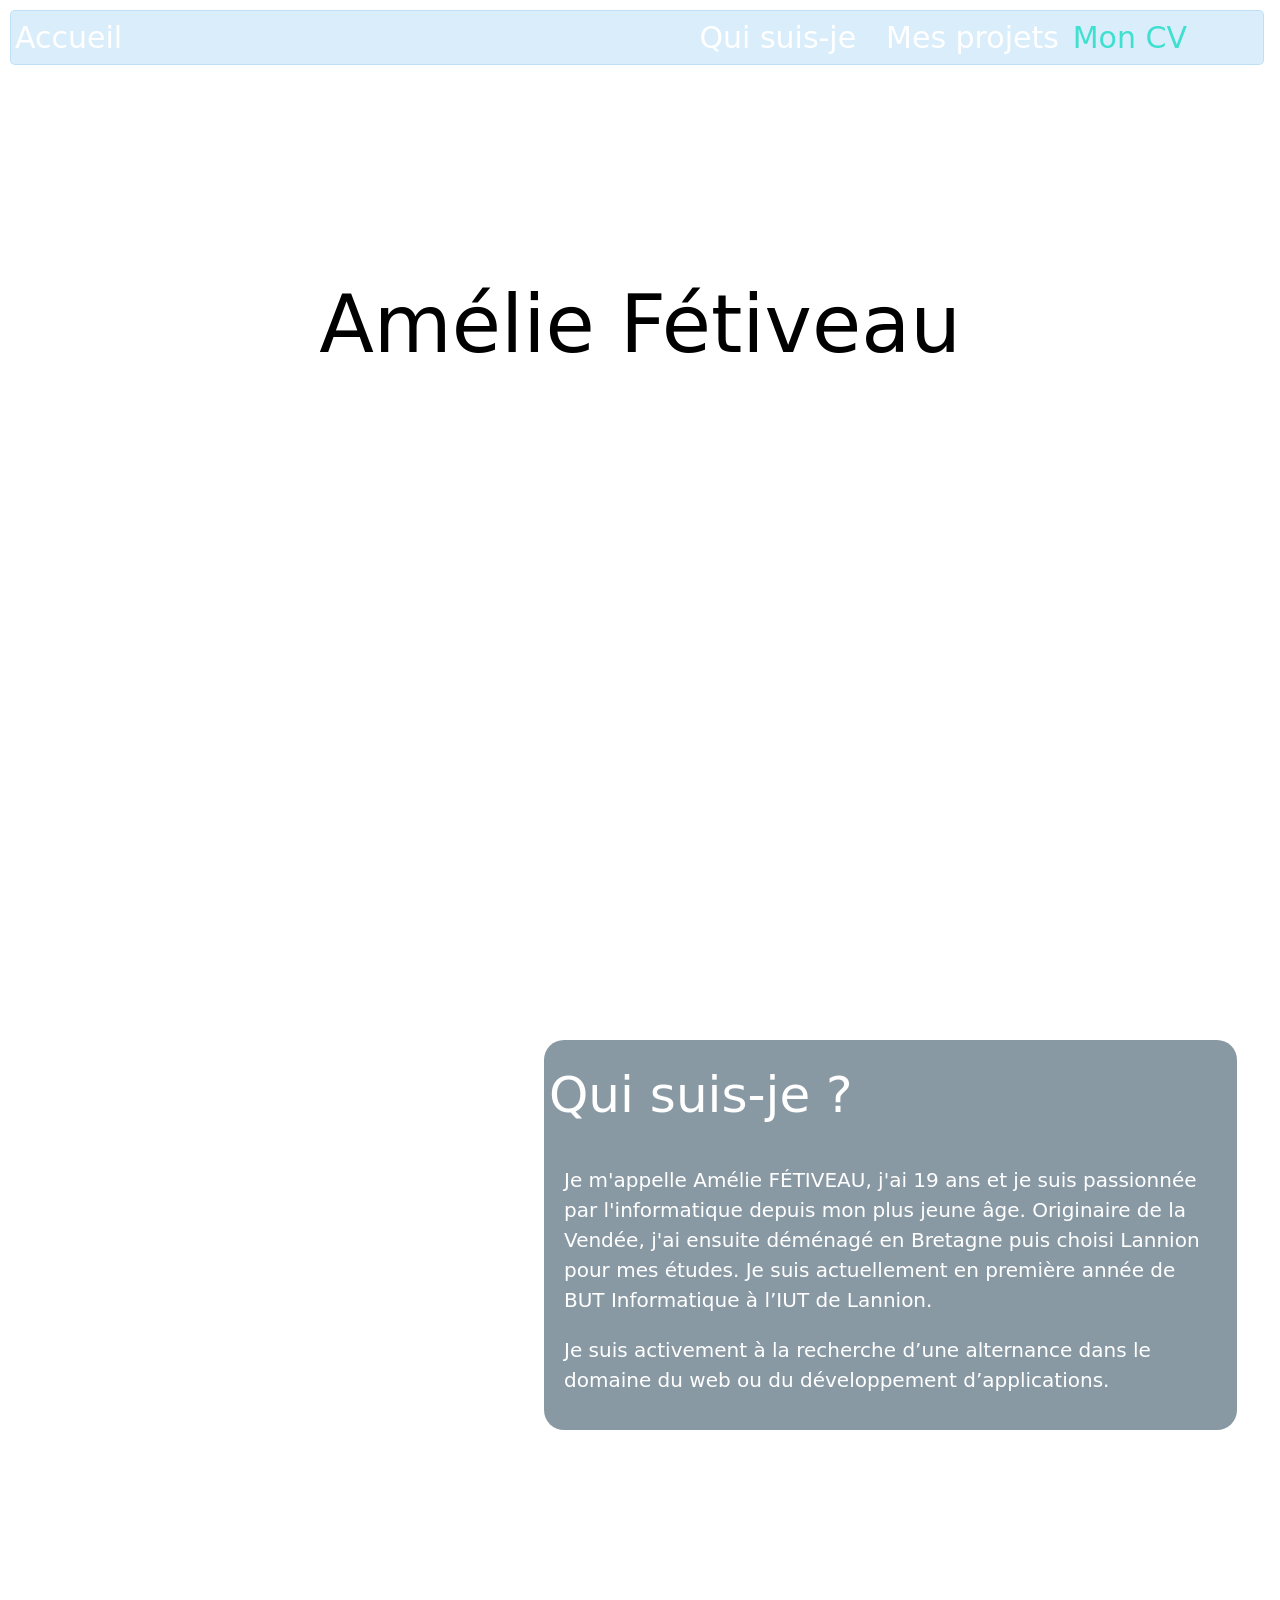
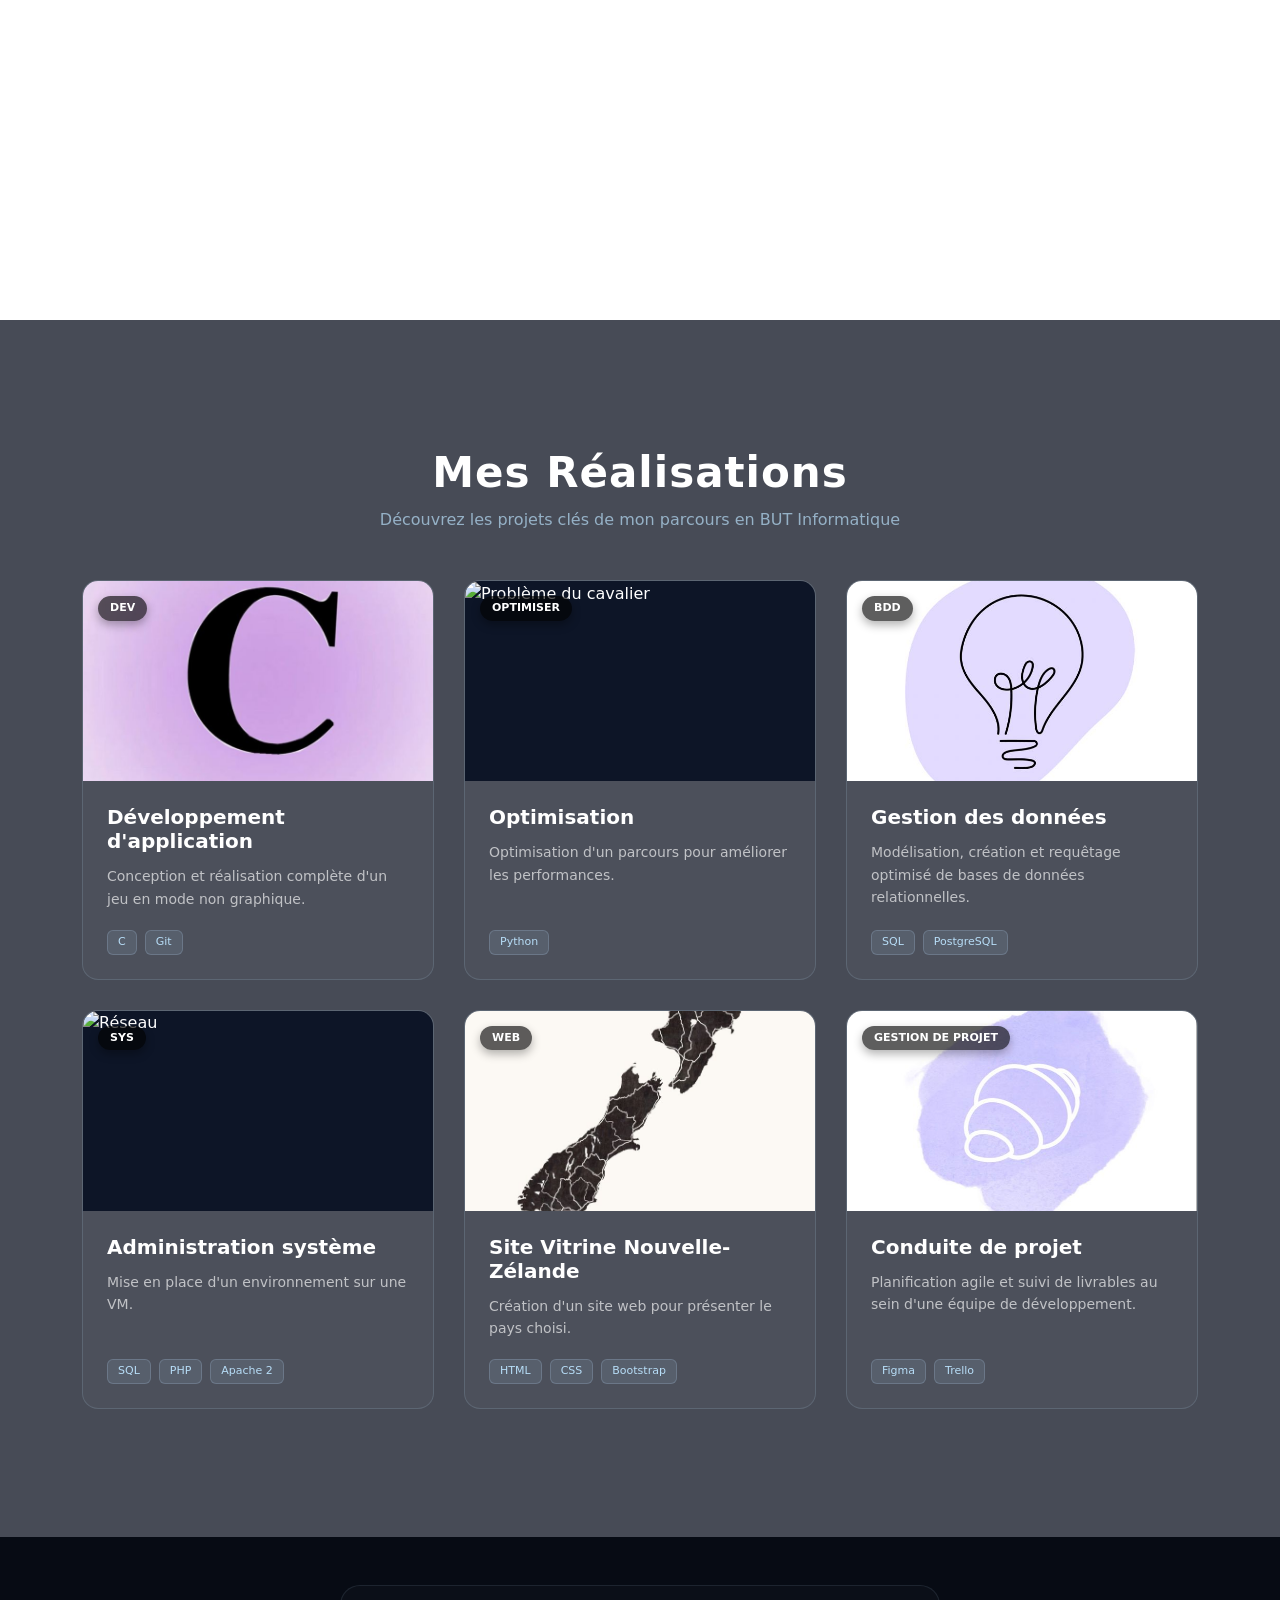
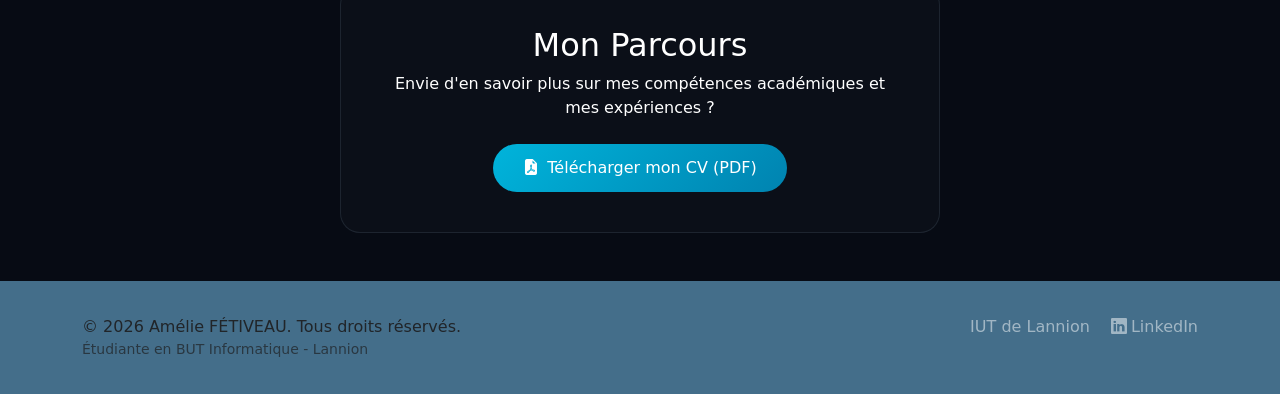
==== commit 1651f6e3: "Update index.html" ====
--- a/index.html
+++ b/index.html
@@ -1,11 +1,13 @@
 <!DOCTYPE html>
-<html lang="fr" xmlns="http://www.w3.org/1999/xhtml" xml:lang="fr">
+<html lang="fr">
 <head>
     <meta charset="utf-8">
     <title>Portfolio Amélie FÉTIVEAU</title>
-    <meta name="Portfolio Amélie FÉTIVEAU" content="langage web">
-    <meta name="keywords" content="html, css, ftp">
+    <meta name="viewport" content="width=device-width, initial-scale=1">
+    <meta name="description" content="Portfolio d'Amélie Fétiveau - Étudiante en BUT Informatique">
+    <meta name="keywords" content="html, css, informatique, portfolio, lannion">
     <link href="https://cdn.jsdelivr.net/npm/bootstrap@5.1.3/dist/css/bootstrap.min.css" rel="stylesheet" integrity="sha384-1BmE4kWBq78iYhFldvKuhfTAU6auU8tT94WrHftjDbrCEXSU1oBoqyl2QvZ6jIW3" crossorigin="anonymous">
+    <link rel="stylesheet" href="https://cdn.jsdelivr.net/npm/bootstrap-icons@1.10.5/font/bootstrap-icons.css">
     <link href="fusion.css" rel="stylesheet" type="text/css">
 </head>
 
@@ -25,9 +27,9 @@
         <section id="Apercu">
             <h1>Amélie Fétiveau</h1>
             <h4>Recherche d'alternance</h4>
-            <p>//Portfolio 2026//</p>
-
-            <video id="video_background" preload="auto" autoplay="true" loop="loop" muted="muted" volume="0">
+            <p>// Portfolio 2026 //</p>
+
+            <video id="video_background" preload="auto" autoplay loop muted>
                 <source src="Vidéo/Océan.mp4" type="video/mp4">
             </video> 
         </section>
@@ -36,116 +38,293 @@
             <article>
                 <h2>Qui suis-je ?</h2>
                 <p>
-                    Bonjour, je suis actuellement en première année en  BUT Informatique à l’IUT de Lannion.
+                    Je m'appelle Amélie FÉTIVEAU, j'ai 19 ans et je suis passionnée par l'informatique depuis mon plus jeune âge.
+                    Originaire de la Vendée, j'ai ensuite déménagé en Bretagne puis choisi Lannion pour mes études.
+                    Je suis actuellement en première année de BUT Informatique à l’IUT de Lannion.
                 </p>
                 <p>
-                    Je suis en recherche d’alternance dans le domaine du  web ou celui du développement d’application. 
+                    Je suis activement à la recherche d’une alternance dans le domaine du web ou du développement d’applications.
                 </p>
             </article>
-            <figure>
-                <img src="./images_personnage/Jacinda Ardern 2.jpeg" alt="Photo de profil" title="Photo de profil">
-            </figure>
+            <!-- <figure>
+                <img src="./images_personnage/Jacinda Ardern 2.jpeg" alt="Photo de Amélie Fétiveau" title="Photo de profil">
+            </figure> -->
         </section>
 
         <section id="MesProjets">
-            <h2 class="text-center mb-5">Quelques uns de mes projets</h2>
-
-            <div class="row align-items-center">
-
-                <!-- Carousel images : cliquable vers projets.html -->
-                <div class="col-5">
-                    <div id="carouselImage" class="carousel slide" data-bs-ride="carousel">
-                        <div class="carousel-inner">
-                            <div class="carousel-item active">
-                                <a href="projets.html">
-                                    <img class="d-block w-100" src="./Images/C violet fleur.jpg" alt="Développement d'application">
-                                </a>
-                            </div>
-                            <div class="carousel-item">
-                                <a href="projets.html">
-                                    <img class="d-block w-100" src="./Images/BDD violet.jpg" alt="Base de données">
-                                </a>
-                            </div>
-                            <div class="carousel-item">
-                                <a href="projets.html">
-                                    <img class="d-block w-100" src="./Images/Docker logo violet.webp" alt="Docker">
-                                </a>
-                            </div>
-                            <div class="carousel-item">
-                                <a href="projets.html">
-                                    <img class="d-block w-100" src="./Images/BDD violet.jpg" alt="Gestion données">
-                                </a>
-                            </div>
-                            <div class="carousel-item">
-                                <a href="projets.html">
-                                    <img class="d-block w-100" src="./Images/Carte de Nouvelle Zélande minimaliste – Affiche style scandinave – Déco intérieure.jpg" alt="Nouvelle-Zélande">
-                                </a>
-                            </div>
-                            <div class="carousel-item">
-                                <a href="projets.html">
-                                    <img class="d-block w-100" src="./Images/Gestion projet violet.jpg" alt="Gestion de projet">
-                                </a>
-                            </div>
-                        </div>
-                    </div>
-                    <!-- Petit texte indicatif sous le carousel -->
-                    <p class="carousel-hint">Cliquez sur une image pour voir les projets</p>
-                </div>
-
-                <!-- Colonne de séparation -->
-                <div class="col-1"></div>
-
-                <!-- Carousel compétences -->
-                <div class="col-6">
-                    <div id="nomCompetences" class="carousel slide" data-bs-ride="carousel">
-
-                        <!-- Slides compétences -->
-                        <div class="carousel-inner">
-                            <div class="carousel-item active">
-                                <p>Réaliser un développement d'application</p>
-                            </div>
-                            <div class="carousel-item">
-                                <p>Optimiser des applications informatiques</p>
-                            </div>
-                            <div class="carousel-item">
-                                <p>Administrer des systèmes informatiques communicants complexes</p>
-                            </div>
-                            <div class="carousel-item">
-                                <p>Gérer des données de l'information</p>
-                            </div>
-                            <div class="carousel-item">
-                                <p>Conduite d'un projet</p>
-                            </div>
-                            <div class="carousel-item">
-                                <p>Travailler dans une équipe informatique</p>
-                            </div>
-                        </div>
-
-                        <!-- Contrôles -->
-                        <button class="carousel-control-prev" type="button" data-bs-target="#nomCompetences" data-bs-slide="prev">
-                            <span class="carousel-control-prev-icon" aria-hidden="true"></span>
-                        </button>
-                        <button class="carousel-control-next" type="button" data-bs-target="#nomCompetences" data-bs-slide="next">
-                            <span class="carousel-control-next-icon" aria-hidden="true"></span>
-                        </button>
-
-                    </div>
-                </div>
-
+            <div class="container py-5">
+                <div class="text-center mb-5">
+                    <h2 class="section-title">Mes Réalisations</h2>
+                    <p class="section-subtitle">Découvrez les projets clés de mon parcours en BUT Informatique</p>
+                </div>
+
+                <div class="projets-grid">
+                    <article class="projet-card" data-bs-toggle="modal" data-bs-target="#modalDev">
+                        <div class="card-img-wrap">
+                            <span class="card-tag tag-dev">Dev</span>
+                            <img src="./Images/C violet fleur.jpg" alt="Développement d'application">
+                        </div>
+                        <div class="card-body">
+                            <h3 class="card-title">Développement d'application</h3>
+                            <p class="card-desc">Conception et réalisation complète d'un jeu en mode non graphique.</p>
+                            <div class="card-techs">
+                                <span class="tech-pill">C</span>
+                                <span class="tech-pill">Git</span>
+                            </div>
+                        </div>
+                    </article>
+
+                    <article class="projet-card" data-bs-toggle="modal" data-bs-target="#modalOptimiser">
+                        <div class="card-img-wrap">
+                            <span class="card-tag tag-optimiser">Optimiser</span>
+                            <img src="./Images/Pièces echec violettes.webp" alt="Problème du cavalier">
+                        </div>
+                        <div class="card-body">
+                            <h3 class="card-title">Optimisation</h3>
+                            <p class="card-desc">Optimisation d'un parcours pour améliorer les performances.</p>
+                            <div class="card-techs">
+                                <span class="tech-pill">Python</span>
+                            </div>
+                        </div>
+                    </article>
+
+                    <article class="projet-card" data-bs-toggle="modal" data-bs-target="#modalBdd">
+                        <div class="card-img-wrap">
+                            <span class="card-tag tag-bdd">BDD</span>
+                            <img src="./Images/BDD violet.jpg" alt="Base de données">
+                        </div>
+                        <div class="card-body">
+                            <h3 class="card-title">Gestion des données</h3>
+                            <p class="card-desc">Modélisation, création et requêtage optimisé de bases de données relationnelles.</p>
+                            <div class="card-techs">
+                                <span class="tech-pill">SQL</span>
+                                <span class="tech-pill">PostgreSQL</span>
+                            </div>
+                        </div>
+                    </article>
+
+                    <article class="projet-card" data-bs-toggle="modal" data-bs-target="#modalReseau">
+                        <div class="card-img-wrap">
+                            <span class="card-tag tag-sys">Sys</span>
+                            <img src="./Images/Logo réseau violette.webp" alt="Réseau">
+                        </div>
+                        <div class="card-body">
+                            <h3 class="card-title">Administration système</h3>
+                            <p class="card-desc">Mise en place d'un environnement sur une VM.</p>
+                            <div class="card-techs">
+                                <span class="tech-pill">SQL</span>
+                                <span class="tech-pill">PHP</span>
+                                <span class="tech-pill">Apache 2</span>
+                            </div>
+                        </div>
+                    </article>
+
+                    <article class="projet-card" data-bs-toggle="modal" data-bs-target="#modalWeb">
+                        <div class="card-img-wrap">
+                            <span class="card-tag tag-web">Web</span>
+                            <img src="./Images/Carte de Nouvelle Zélande minimaliste – Affiche style scandinave – Déco intérieure.jpg" alt="Nouvelle-Zélande">
+                        </div>
+                        <div class="card-body">
+                            <h3 class="card-title">Site Vitrine Nouvelle-Zélande</h3>
+                            <p class="card-desc">Création d'un site web pour présenter le pays choisi.</p>
+                            <div class="card-techs">
+                                <span class="tech-pill">HTML</span>
+                                <span class="tech-pill">CSS</span>
+                                <span class="tech-pill">Bootstrap</span>
+                            </div>
+                        </div>
+                    </article>
+
+                    <article class="projet-card" data-bs-toggle="modal" data-bs-target="#modalGestion">
+                        <div class="card-img-wrap">
+                            <span class="card-tag tag-mgmt">Gestion de projet</span>
+                            <img src="./Images/Gestion projet violet.jpg" alt="Gestion de projet">
+                        </div>
+                        <div class="card-body">
+                            <h3 class="card-title">Conduite de projet</h3>
+                            <p class="card-desc">Planification agile et suivi de livrables au sein d'une équipe de développement.</p>
+                            <div class="card-techs">
+                                <span class="tech-pill">Figma</span>
+                                <span class="tech-pill">Trello</span>
+                            </div>
+                        </div>
+                    </article>
+                </div>
             </div>
         </section>
 
-
-        <section id="MonCV">
-            <h2>Télécharger mon CV</h2>
-            <a href="./FETIVEAU_Amélie_CV.pdf" download class="btn btn-primary">
-                📄 Télécharger mon CV
-            </a>
+        <section id="MonCV" class="text-center py-5">
+            <div class="cv-box mx-auto">
+                <h2>Mon Parcours</h2>
+                <p class="mb-4">Envie d'en savoir plus sur mes compétences académiques et mes expériences ?</p>
+                <a href="./FETIVEAU_Amélie_CV.pdf" download class="btn btn-custom">
+                    <i class="bi bi-file-earmark-pdf-fill me-2"></i>Télécharger mon CV (PDF)
+                </a>
+            </div>
         </section>
     </main>
 
+    <div class="modal fade" id="modalDev" tabindex="-1" aria-hidden="true">
+        <div class="modal-dialog modal-dialog-centered modal-lg">
+            <div class="modal-content text-white">
+                <div class="modal-header border-0">
+                    <button type="button" class="btn-close btn-close-white" data-bs-dismiss="modal" aria-label="Close"></button>
+                </div>
+                <div class="modal-body p-4">
+                    <div class="row g-4 align-items-center">
+                        <div class="col-md-5"><img src="./Images/C violet fleur.jpg" class="img-fluid rounded" alt="Dev"></div>
+                        <div class="col-md-7">
+                            <span class="badge bg-primary mb-2">Développement</span>
+                            <h2>Développement d'application</h2>
+                            <p class="mt-3 text-secondary">Réalisation d'un jeu Sokoban en mode non graphique.</p>
+                            <p class="text-secondary">Il nous a été demandé de faire un jeu Sokoban selon un cahier des charges. 
+                                                        Après chaque rendu, de nouvelles fonctionnalités ont dû être ajoutées.
+                                                        Le développement de ce jeu ne devait être qu'en language C.</p>
+                                                        <p>Le principe du jeu est de déplacer des caisses sur des cibles à l'aide d'un personnage.</p>
+                            <div class="my-3">
+                                <span class="tech-pill">C</span> <span class="tech-pill">Git</span>
+                            </div>
+                            <a href="#" class="btn btn-outline-light btn-sm mt-2"><i class="bi bi-github me-2"></i>Code Source GitHub</a>
+                        </div>
+                    </div>
+                </div>
+            </div>
+        </div>
+    </div>
+
+    <div class="modal fade" id="modalOptimiser" tabindex="-1" aria-hidden="true">
+        <div class="modal-dialog modal-dialog-centered modal-lg">
+            <div class="modal-content text-white">
+                <div class="modal-header border-0">
+                    <button type="button" class="btn-close btn-close-white" data-bs-dismiss="modal" aria-label="Close"></button>
+                </div>
+                <div class="modal-body p-4">
+                    <div class="row g-4 align-items-center">
+                        <div class="col-md-5"><img src="./Images/Pièces echec violettes.webp" class="img-fluid rounded" alt="Cavalier"></div>
+                        <div class="col-md-7">
+                            <span class="badge bg-primary mb-2">Développement</span>
+                            <h2>Développement d'application</h2>
+                            <p class="mt-3 text-secondary">Optimisation des déplacements du .</p>
+                            <p class="text-secondary">Il nous a été demandé de faire un jeu Sokoban selon un cahier des charges. 
+                                                        Après chaque rendu, de nouvelles fonctionnalités ont dû être ajoutées.
+                                                        Le développement de ce jeu ne devait être qu'en language C.</p>
+                                                        <p>Le principe du jeu est de déplacer des caisses sur des cibles à l'aide d'un personnage.</p>
+                            <div class="my-3">
+                                <span class="tech-pill">C</span> <span class="tech-pill">Git</span>
+                            </div>
+                            <a href="#" class="btn btn-outline-light btn-sm mt-2"><i class="bi bi-github me-2"></i>Code Source GitHub</a>
+                        </div>
+                    </div>
+                </div>
+            </div>
+        </div>
+    </div>
+
+    <div class="modal fade" id="modalBdd" tabindex="-1" aria-hidden="true">
+        <div class="modal-dialog modal-dialog-centered modal-lg">
+            <div class="modal-content text-white">
+                <div class="modal-header border-0"><button type="button" class="btn-close btn-close-white" data-bs-dismiss="modal" aria-label="Close"></button></div>
+                <div class="modal-body p-4">
+                    <div class="row g-4 align-items-center">
+                        <div class="col-md-5"><img src="./Images/BDD violet.jpg" class="img-fluid rounded" alt="BDD"></div>
+                        <div class="col-md-7">
+                            <span class="badge bg-success mb-2">Base de données</span>
+                            <h2>Gestion des données</h2>
+                            <p class="mt-3 text-secondary">Conception de schémas relationnels (UML/MCD) et implémentation de requêtes complexes.</p>
+                            <p class="text-secondary">Travail poussé sur l'optimisation des index et la cohérence des données.</p>
+                            <div class="my-3">
+                                <span class="tech-pill">SQL</span> <span class="tech-pill">PostgreSQL</span> <span class="tech-pill">Tutorial D</span>
+                            </div>
+                            <a href="#" class="btn btn-outline-light btn-sm mt-2"><i class="bi bi-database me-2"></i>Voir le projet</a>
+                        </div>
+                    </div>
+                </div>
+            </div>
+        </div>
+    </div>
+
+    <div class="modal fade" id="modalReseau" tabindex="-1" aria-hidden="true">
+        <div class="modal-dialog modal-dialog-centered modal-lg">
+            <div class="modal-content text-white">
+                <div class="modal-header border-0"><button type="button" class="btn-close btn-close-white" data-bs-dismiss="modal" aria-label="Close"></button></div>
+                <div class="modal-body p-4">
+                    <div class="row g-4 align-items-center">
+                        <div class="col-md-5"><img src="./Images/Logo réseau violette.webp" class="img-fluid rounded" alt="Reseau"></div>
+                        <div class="col-md-7">
+                            <span class="badge bg-warning text-dark mb-2">Infrastructure & Système</span>
+                            <h2>Administration système</h2>
+                            <p class="mt-3 text-secondary">Conteneurisation d'applications web et automatisation de déploiement via scripts Bash.</p>
+                            <p class="text-secondary">Apprentissage de l'administration réseau et de la sécurisation des environnements Linux.</p>
+                            <div class="my-3">
+                                <span class="tech-pill">Reseau</span> <span class="tech-pill">Linux</span> <span class="tech-pill">Bash</span>
+                            </div>
+                            <a href="#" class="btn btn-outline-light btn-sm mt-2"><i class="bi bi-terminal me-2"></i>Fichiers de config</a>
+                        </div>
+                    </div>
+                </div>
+            </div>
+        </div>
+    </div>
+
+    <div class="modal fade" id="modalWeb" tabindex="-1" aria-hidden="true">
+        <div class="modal-dialog modal-dialog-centered modal-lg">
+            <div class="modal-content text-white">
+                <div class="modal-header border-0"><button type="button" class="btn-close btn-close-white" data-bs-dismiss="modal" aria-label="Close"></button></div>
+                <div class="modal-body p-4">
+                    <div class="row g-4 align-items-center">
+                        <div class="col-md-5"><img src="./Images/Carte de Nouvelle Zélande minimaliste – Affiche style scandinave – Déco intérieure.jpg" class="img-fluid rounded" alt="NZ"></div>
+                        <div class="col-md-7">
+                            <span class="badge bg-info text-dark mb-2">Web Design</span>
+                            <h2>Site Vitrine Nouvelle-Zélande</h2>
+                            <p class="mt-3 text-secondary">Développement d'un site web à l'esthétique minimaliste présentant la Nouvelle-Zélande.</p>
+                            <p class="text-secondary">Focus complet sur le responsive design (adapté aux mobiles) et le respect des maquettes graphiques.</p>
+                            <div class="my-3">
+                                <span class="tech-pill">HTML</span> <span class="tech-pill">CSS</span> <span class="tech-pill">Bootstrap</span>
+                            </div>
+                            <a href="#" class="btn btn-outline-light btn-sm mt-2"><i class="bi bi-globe me-2"></i>Visiter le site</a>
+                        </div>
+                    </div>
+                </div>
+            </div>
+        </div>
+    </div>
+
+    <div class="modal fade" id="modalGestion" tabindex="-1" aria-hidden="true">
+        <div class="modal-dialog modal-dialog-centered modal-lg">
+            <div class="modal-content text-white">
+                <div class="modal-header border-0"><button type="button" class="btn-close btn-close-white" data-bs-dismiss="modal" aria-label="Close"></button></div>
+                <div class="modal-body p-4">
+                    <div class="row g-4 align-items-center">
+                        <div class="col-md-5"><img src="./Images/Gestion projet violet.jpg" class="img-fluid rounded" alt="Gestion"></div>
+                        <div class="col-md-7">
+                            <span class="badge bg-secondary mb-2">Méthodologie</span>
+                            <h2>Conduite de projet en équipe</h2>
+                            <p class="mt-3 text-secondary">Gestion de projet selon les principes Agiles (Scrum). Répartition des tâches et prototypage UI/UX.</p>
+                            <div class="my-3">
+                                <span class="tech-pill">Figma</span> <span class="tech-pill">Trello</span> <span class="tech-pill">Project Libre</span>
+                            </div>
+                        </div>
+                    </div>
+                </div>
+            </div>
+        </div>
+    </div>
+
+    <footer>
+        <div class="container text-center text-md-start py-4">
+            <div class="row">
+                <div class="col-md-6 mb-3 mb-md-0">
+                    <p class="m-0">© 2026 Amélie FÉTIVEAU. Tous droits réservés.</p>
+                    <p class="small text-muted m-0">Étudiante en BUT Informatique - Lannion</p>
+                </div>
+                <div class="col-md-6 text-md-end">
+                    <a href="https://iut-lannion.univ-rennes.fr/" class="text-white-50 me-3 text-decoration-none">IUT de Lannion</a>
+                    <a href="#" class="text-white-50 text-decoration-none"><i class="bi bi-linkedin me-1"></i>LinkedIn</a>
+                </div>
+            </div>
+        </div>
+    </footer>
+
     <script src="https://cdn.jsdelivr.net/npm/bootstrap@5.1.3/dist/js/bootstrap.bundle.min.js" integrity="sha384-ka7Sk0Gln4gmtz2MlQnikT1wXgYsOg+OMhuP+IlRH9sENBO0LRn5q+8nbTov4+1p" crossorigin="anonymous"></script> 
-
 </body>
-
-</html>+</html>
--- a/fusion.css
+++ b/fusion.css
@@ -1,3 +1,200 @@
+/* ==========================================================================
+   NOUVELLE SECTION MES PROJETS - DESIGN MODERNE (GLASSMORPHISM)
+   ========================================================================== */
+
+#MesProjets {
+  padding: 80px 20px;
+  background-color: rgba(10, 15, 30, 0.75); /* Fond sombre bleuté profond */
+  backdrop-filter: blur(20px);
+  -webkit-backdrop-filter: blur(20px);
+  min-height: 100vh;
+}
+
+.section-title {
+  font-size: 42px;
+  font-weight: 700;
+  color: #ffffff;
+  letter-spacing: 1px;
+  position: relative;
+  display: inline-block;
+  margin-bottom: 10px;
+}
+
+.section-subtitle {
+  font-size: 16px;
+  color: rgba(183, 221, 247, 0.7);
+}
+
+/* Grille CSS moderne et réactive */
+.projets-grid {
+  display: grid;
+  grid-template-columns: repeat(auto-fit, minmax(300px, 1fr));
+  gap: 30px;
+  max-width: 1200px;
+  margin: 40px auto 0 auto;
+}
+
+/* Style de la carte */
+.projet-card {
+  background: rgba(255, 255, 255, 0.03);
+  border: 1px solid rgba(183, 221, 247, 0.15);
+  border-radius: 16px;
+  overflow: hidden;
+  cursor: pointer;
+  transition:
+    transform 0.4s cubic-bezier(0.165, 0.84, 0.44, 1),
+    box-shadow 0.4s ease,
+    border-color 0.3s ease;
+  display: flex;
+  flex-direction: column;
+}
+
+/* Effets au survol */
+.projet-card:hover {
+  transform: translateY(-10px);
+  border-color: rgba(183, 221, 247, 0.5);
+  box-shadow:
+    0 15px 35px rgba(0, 0, 0, 0.5),
+    0 0 15px rgba(183, 221, 247, 0.2);
+}
+
+/* Conteneur d'image */
+.card-img-wrap {
+  position: relative;
+  height: 200px;
+  overflow: hidden;
+  background: #0d1527;
+}
+
+.card-img-wrap img {
+  width: 100%;
+  height: 100%;
+  object-fit: cover;
+  transition: transform 0.6s ease;
+}
+
+.projet-card:hover .card-img-wrap img {
+  transform: scale(1.08);
+}
+
+/* Badges sur les cartes */
+.card-tag {
+  position: absolute;
+  top: 15px;
+  left: 15px;
+  font-size: 11px;
+  font-weight: 600;
+  text-transform: uppercase;
+  padding: 4px 12px;
+  border-radius: 20px;
+  z-index: 2;
+  box-shadow: 0 4px 10px rgba(0, 0, 0, 0.3);
+}
+.tag-dev {
+  background: #00bcd4;
+  color: #fff;
+}
+.tag-bdd {
+  background: #4caf50;
+  color: #fff;
+}
+.tag-sys {
+  background: #ff9800;
+  color: #fff;
+}
+.tag-web {
+  background: #e91e63;
+  color: #fff;
+}
+.tag-mgmt {
+  background: #9c27b0;
+  color: #fff;
+}
+
+/* Corps de la carte */
+.card-body {
+  padding: 24px;
+  display: flex;
+  flex-direction: column;
+  flex-grow: 1;
+}
+
+.card-title {
+  font-size: 20px;
+  font-weight: 600;
+  color: #ffffff;
+  margin-bottom: 12px;
+}
+
+.card-desc {
+  font-size: 14px;
+  color: rgba(255, 255, 255, 0.65);
+  line-height: 1.6;
+  margin-bottom: 20px;
+}
+
+/* Pilules de compétences techniques */
+.card-techs {
+  display: flex;
+  flex-wrap: wrap;
+  gap: 8px;
+  margin-top: auto;
+}
+
+.tech-pill {
+  font-size: 11px;
+  font-weight: 500;
+  padding: 3px 10px;
+  border-radius: 6px;
+  background: rgba(183, 221, 247, 0.1);
+  color: #b7ddf7;
+  border: 1px solid rgba(183, 221, 247, 0.2);
+}
+
+/* Customisation des fenêtres modales */
+.modal-content {
+  background: rgba(15, 23, 42, 0.9) !important;
+  backdrop-filter: blur(25px) !important;
+  -webkit-backdrop-filter: blur(25px) !important;
+  border: 1px solid rgba(183, 221, 247, 0.2) !important;
+  border-radius: 24px !important;
+  box-shadow: 0 25px 50px rgba(0, 0, 0, 0.6) !important;
+}
+
+.text-secondary {
+  color: rgba(255, 255, 255, 0.7) !important;
+}
+
+/* Section CV harmonisée */
+#MonCV {
+  background: #070b14;
+  padding: 80px 20px;
+}
+
+.cv-box {
+  max-width: 600px;
+  background: rgba(255, 255, 255, 0.02);
+  border: 1px solid rgba(183, 221, 247, 0.1);
+  padding: 40px;
+  border-radius: 20px;
+}
+
+.btn-custom {
+  background: linear-gradient(135deg, #00b4db, #0083b0);
+  color: white;
+  font-weight: 500;
+  padding: 12px 30px;
+  border-radius: 30px;
+  border: none;
+  transition: all 0.3s ease;
+}
+
+.btn-custom:hover {
+  transform: translateY(-2px);
+  box-shadow: 0 8px 20px rgba(0, 180, 219, 0.4);
+  color: white;
+}
+
 /*-----------------------PAGE BLEU-----------------------*/
 
 * {
@@ -28,11 +225,6 @@
 main {
   padding-top: 100px;
 }
-
-
-
-
-
 
 /*---------- Navigation ----------*/
 
@@ -68,12 +260,7 @@
   color: turquoise;
 }
 
-
-
-
-
 /*---------- Première page ----------*/
-
 
 #Apercu {
   display: grid;
@@ -94,16 +281,23 @@
   grid-row-start: 2;
   grid-row-end: 3;
 
-  color:rgb(0, 0, 0);
-
+  color: rgb(0, 0, 0);
   font-size: 80px;
   line-height: 2;
-}
-
-#Apercu > h1 {
-  backdrop-filter: blur(50px);
-}
-
+
+  /* Flou uniquement derrière le texte, sans rectangle */
+  text-shadow:
+    0 0 20px rgba(255, 255, 255, 0.6),
+    0 0 40px rgba(255, 255, 255, 0.4),
+    0 0 60px rgba(255, 255, 255, 0.2);
+
+  backdrop-filter: none;
+  background: none;
+
+  animation: fadeSlideUp 0.8s ease forwards;
+  animation-delay: 0.2s;
+  opacity: 0;
+}
 
 #Apercu > h4 {
   display: inline-flex;
@@ -129,10 +323,36 @@
   font-size: 20px;
 }
 
-
-
-
-
+/* ========== ANIMATION SECTION APERCU ========== */
+
+@keyframes fadeSlideUp {
+  from {
+    opacity: 0;
+    transform: translateY(30px);
+  }
+  to {
+    opacity: 1;
+    transform: translateY(0);
+  }
+}
+
+#Apercu > h1 {
+  animation: fadeSlideUp 0.8s ease forwards;
+  animation-delay: 0.2s;
+  opacity: 0;
+}
+
+#Apercu > h4 {
+  animation: fadeSlideUp 0.8s ease forwards;
+  animation-delay: 0.6s;
+  opacity: 0;
+}
+
+#Apercu > p {
+  animation: fadeSlideUp 0.8s ease forwards;
+  animation-delay: 1s;
+  opacity: 0;
+}
 
 /*---------- About me ----------*/
 
@@ -143,7 +363,7 @@
   grid-template-rows: 1fr 1fr;
   grid-column-gap: 10%;
 
-  min-height: 120vh;
+  min-height: 100vh;
 }
 
 #aboutMe > figure {
@@ -165,22 +385,19 @@
 #aboutMe > article > h2 {
   font-size: 50px;
   line-height: 2;
+  margin: 5px;
 }
 
 #aboutMe > article > p {
   font-size: 20px;
   line-height: 1.5;
-}
-
-
-
-
-
+  margin: 20px;
+}
 
 /*---------- Carrousel ----------*/
 /* Centrer le carrousel dans la page */
 #MesProjets {
-  padding: 20px; 
+  padding: 20px;
   display: flex;
   flex-direction: column;
   align-items: center;
@@ -188,7 +405,7 @@
   background-color: #00000071;
   backdrop-filter: blur(50px);
 
-  min-height: 110vh;
+  min-height: 100vh;
 }
 
 #MesProjets > article {
@@ -201,83 +418,230 @@
 
 /* S'assurer que les images gardent une taille cohérente */
 .carousel-item > a > img {
-  height: 30vw;         /* Hauteur fixe pour les images */
-  object-fit: contain;      /* Évite que l'image ne soit déformée */
-  margin: 0 auto;           /* Centrage horizontal interne */
-}
-
+  height: 30vw; /* Hauteur fixe pour les images */
+  object-fit: contain; /* Évite que l'image ne soit déformée */
+  margin: 0 auto; /* Centrage horizontal interne */
+}
 
 .carousel-item > p {
   font-size: 50px;
   text-align: center;
 }
 
-
-
 .row align-items-center {
   height: 30vw;
 }
 
-
-
-
 /*---------- CV ----------*/
 
 #MonCV {
-  padding: 20px; 
+  padding: 20px;
   min-height: 30vh;
 }
 
 #MonCV > h2 {
   font-size: 50px;
   line-height: 2;
-  
+
   background-color: rgba(31, 61, 82, 0.527);
   backdrop-filter: blur(5px);
   border-radius: 20px;
 }
 
-
-
-
-
-/*-----------------------PAGE VIOLET-----------------------*/
-
-main > img {
-  top: 0;
-  margin: 0%;
+/*-----------------------FOOTER-----------------------*/
+
+footer {
+  padding: 10px;
+  margin: 0;
+  background-color: rgba(41, 89, 121, 0.872);
+  position: relative;
+}
+
+/* ==========================================================================
+   NOUVELLE SECTION MES PROJETS - DESIGN MODERNE (GLASSMORPHISM)
+   ========================================================================== */
+
+#MesProjets {
+  padding: 80px 20px;
+  background-color: rgba(10, 15, 30, 0.75); /* Fond sombre bleuté profond */
+  backdrop-filter: blur(20px);
+  -webkit-backdrop-filter: blur(20px);
+  min-height: 100vh;
+}
+
+.section-title {
+  font-size: 42px;
+  font-weight: 700;
+  color: #ffffff;
+  letter-spacing: 1px;
+  position: relative;
+  display: inline-block;
+  margin-bottom: 10px;
+}
+
+.section-subtitle {
+  font-size: 16px;
+  color: rgba(183, 221, 247, 0.7);
+}
+
+/* Grille CSS moderne et réactive */
+.projets-grid {
+  display: grid;
+  grid-template-columns: repeat(auto-fit, minmax(300px, 1fr));
+  gap: 30px;
+  max-width: 1200px;
+  margin: 40px auto 0 auto;
+}
+
+/* Style de la carte */
+.projet-card {
+  background: rgba(255, 255, 255, 0.03);
+  border: 1px solid rgba(183, 221, 247, 0.15);
+  border-radius: 16px;
+  overflow: hidden;
+  cursor: pointer;
+  transition:
+    transform 0.4s cubic-bezier(0.165, 0.84, 0.44, 1),
+    box-shadow 0.4s ease,
+    border-color 0.3s ease;
+  display: flex;
+  flex-direction: column;
+}
+
+/* Effets au survol */
+.projet-card:hover {
+  transform: translateY(-10px);
+  border-color: rgba(183, 221, 247, 0.5);
+  box-shadow:
+    0 15px 35px rgba(0, 0, 0, 0.5),
+    0 0 15px rgba(183, 221, 247, 0.2);
+}
+
+/* Conteneur d'image */
+.card-img-wrap {
+  position: relative;
+  height: 200px;
+  overflow: hidden;
+  background: #0d1527;
+}
+
+.card-img-wrap img {
   width: 100%;
-  opacity: 50%;
+  height: 100%;
+  object-fit: cover;
+  transition: transform 0.6s ease;
+}
+
+.projet-card:hover .card-img-wrap img {
+  transform: scale(1.08);
+}
+
+/* Badges sur les cartes */
+.card-tag {
   position: absolute;
-}
-
-#NavViolet > ul {
+  top: 15px;
+  left: 15px;
+  font-size: 11px;
+  font-weight: 600;
+  text-transform: uppercase;
+  padding: 4px 12px;
+  border-radius: 20px;
   z-index: 2;
-  background-color: rgba(234, 183, 247, 0.527);
-  backdrop-filter: blur(5px);
-  padding: 4px;
-  display: inline-grid;
-  width: 98%;
-  grid-template-columns: 55% 15% 15% 15%;
-  position: fixed;
-  margin-top: 10px;
-  margin-left: 10px;
-  margin-right: 10px;
-  top: 0;
-  border: solid 1px rgba(221, 183, 247, 0.788);
-  border-radius: 5px;
-}
-
-#NavViolet > ul > li {
-  list-style-type: none;
-}
-
-#NavViolet > ul > li > a {
-  text-decoration: none;
-  color: rgb(0, 0, 0);
-  font-size: 30px;
-}
-
-#NavViolet > ul > li > #CVViolet {
-  color: purple;
-}
+  box-shadow: 0 4px 10px rgba(0, 0, 0, 0.3);
+}
+
+.tag-dev,
+.tag-optimiser,
+.tag-bdd,
+.tag-sys,
+.tag-web,
+.tag-mgmt {
+  background: #000000a1;
+  color: #fff;
+}
+
+
+
+/* Corps de la carte */
+.card-body {
+  padding: 24px;
+  display: flex;
+  flex-direction: column;
+  flex-grow: 1;
+}
+
+.card-title {
+  font-size: 20px;
+  font-weight: 600;
+  color: #ffffff;
+  margin-bottom: 12px;
+}
+
+.card-desc {
+  font-size: 14px;
+  color: rgba(255, 255, 255, 0.65);
+  line-height: 1.6;
+  margin-bottom: 20px;
+}
+
+/* Pilules de compétences techniques */
+.card-techs {
+  display: flex;
+  flex-wrap: wrap;
+  gap: 8px;
+  margin-top: auto;
+}
+
+.tech-pill {
+  font-size: 11px;
+  font-weight: 500;
+  padding: 3px 10px;
+  border-radius: 6px;
+  background: rgba(183, 221, 247, 0.1);
+  color: #b7ddf7;
+  border: 1px solid rgba(183, 221, 247, 0.2);
+}
+
+/* Customisation des fenêtres modales */
+.modal-content {
+  background: rgba(15, 23, 42, 0.9) !important;
+  backdrop-filter: blur(25px) !important;
+  -webkit-backdrop-filter: blur(25px) !important;
+  border: 1px solid rgba(183, 221, 247, 0.2) !important;
+  border-radius: 24px !important;
+  box-shadow: 0 25px 50px rgba(0, 0, 0, 0.6) !important;
+}
+
+.text-secondary {
+  color: rgba(255, 255, 255, 0.7) !important;
+}
+
+/* Section CV harmonisée */
+#MonCV {
+  background: #070b14;
+  padding: 80px 20px;
+}
+
+.cv-box {
+  max-width: 600px;
+  background: rgba(255, 255, 255, 0.02);
+  border: 1px solid rgba(183, 221, 247, 0.1);
+  padding: 40px;
+  border-radius: 20px;
+}
+
+.btn-custom {
+  background: linear-gradient(135deg, #00b4db, #0083b0);
+  color: white;
+  font-weight: 500;
+  padding: 12px 30px;
+  border-radius: 30px;
+  border: none;
+  transition: all 0.3s ease;
+}
+
+.btn-custom:hover {
+  transform: translateY(-2px);
+  box-shadow: 0 8px 20px rgba(0, 180, 219, 0.4);
+  color: white;
+}
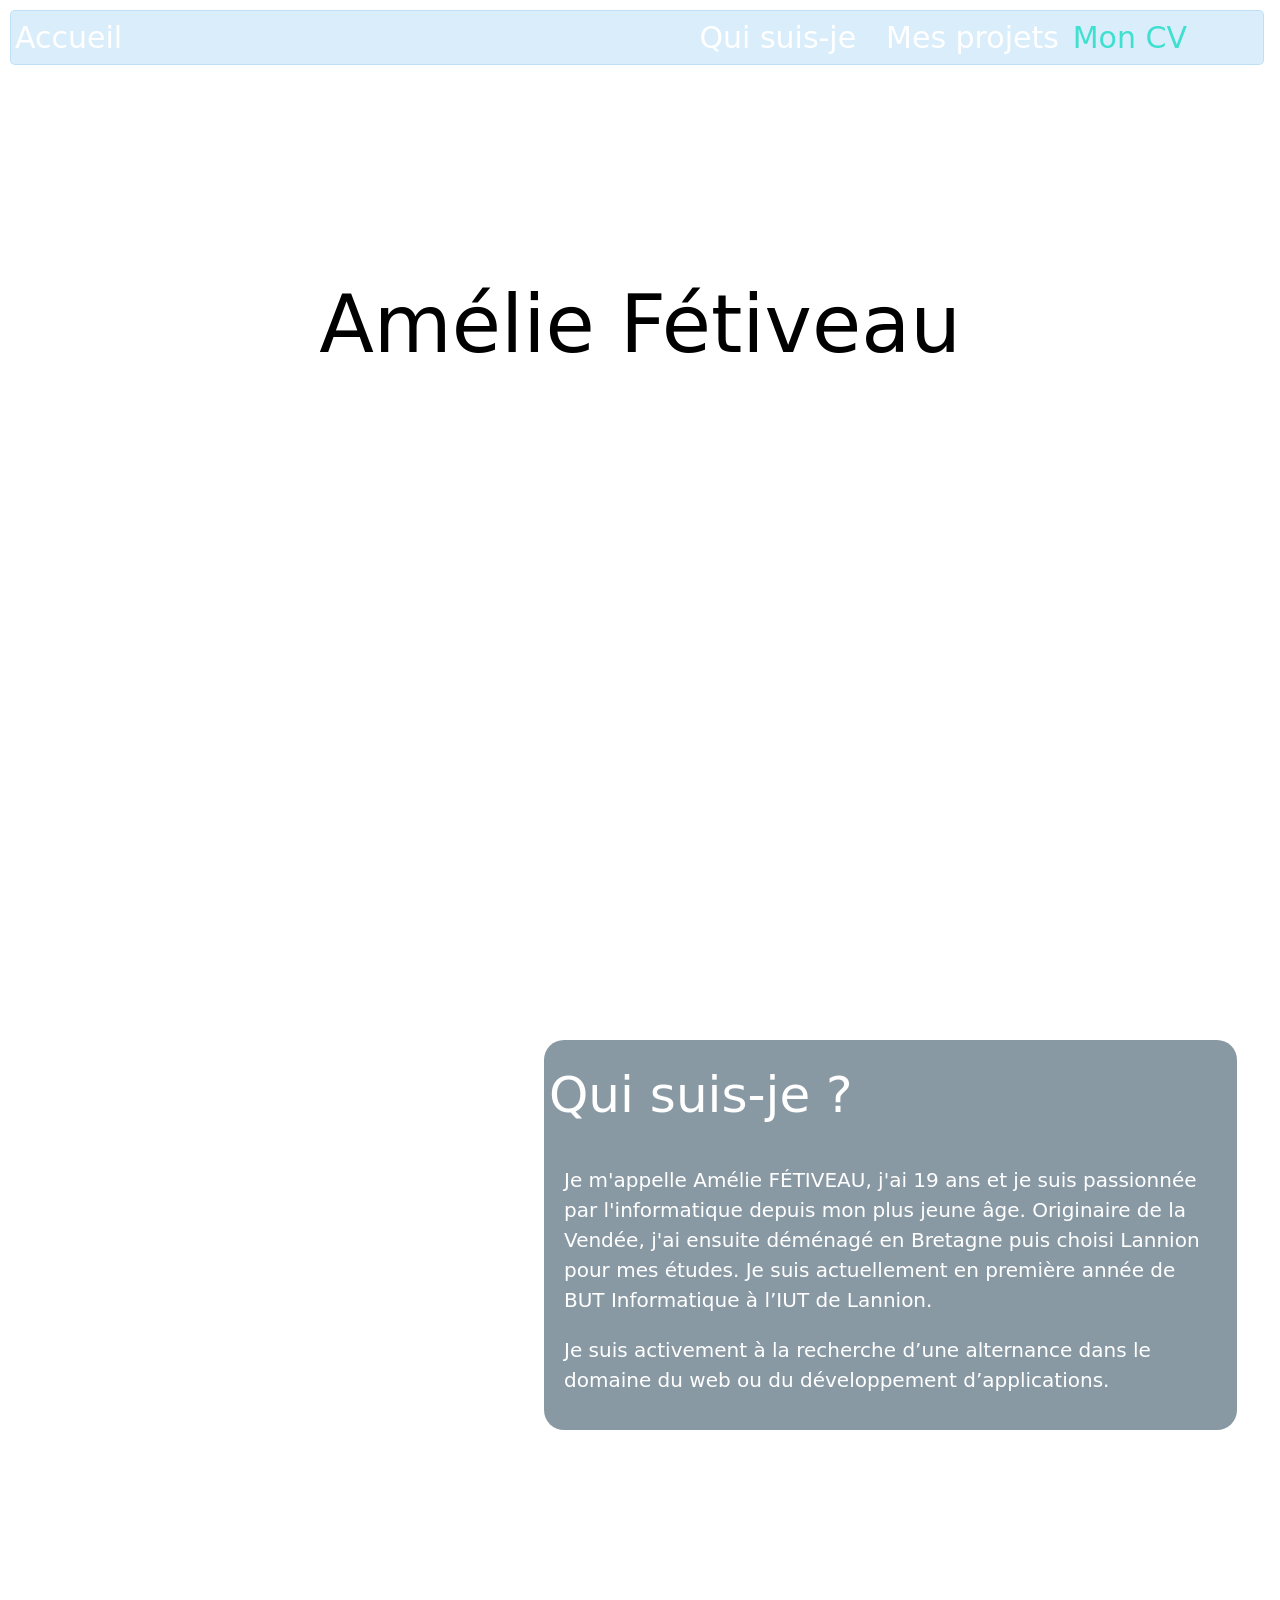
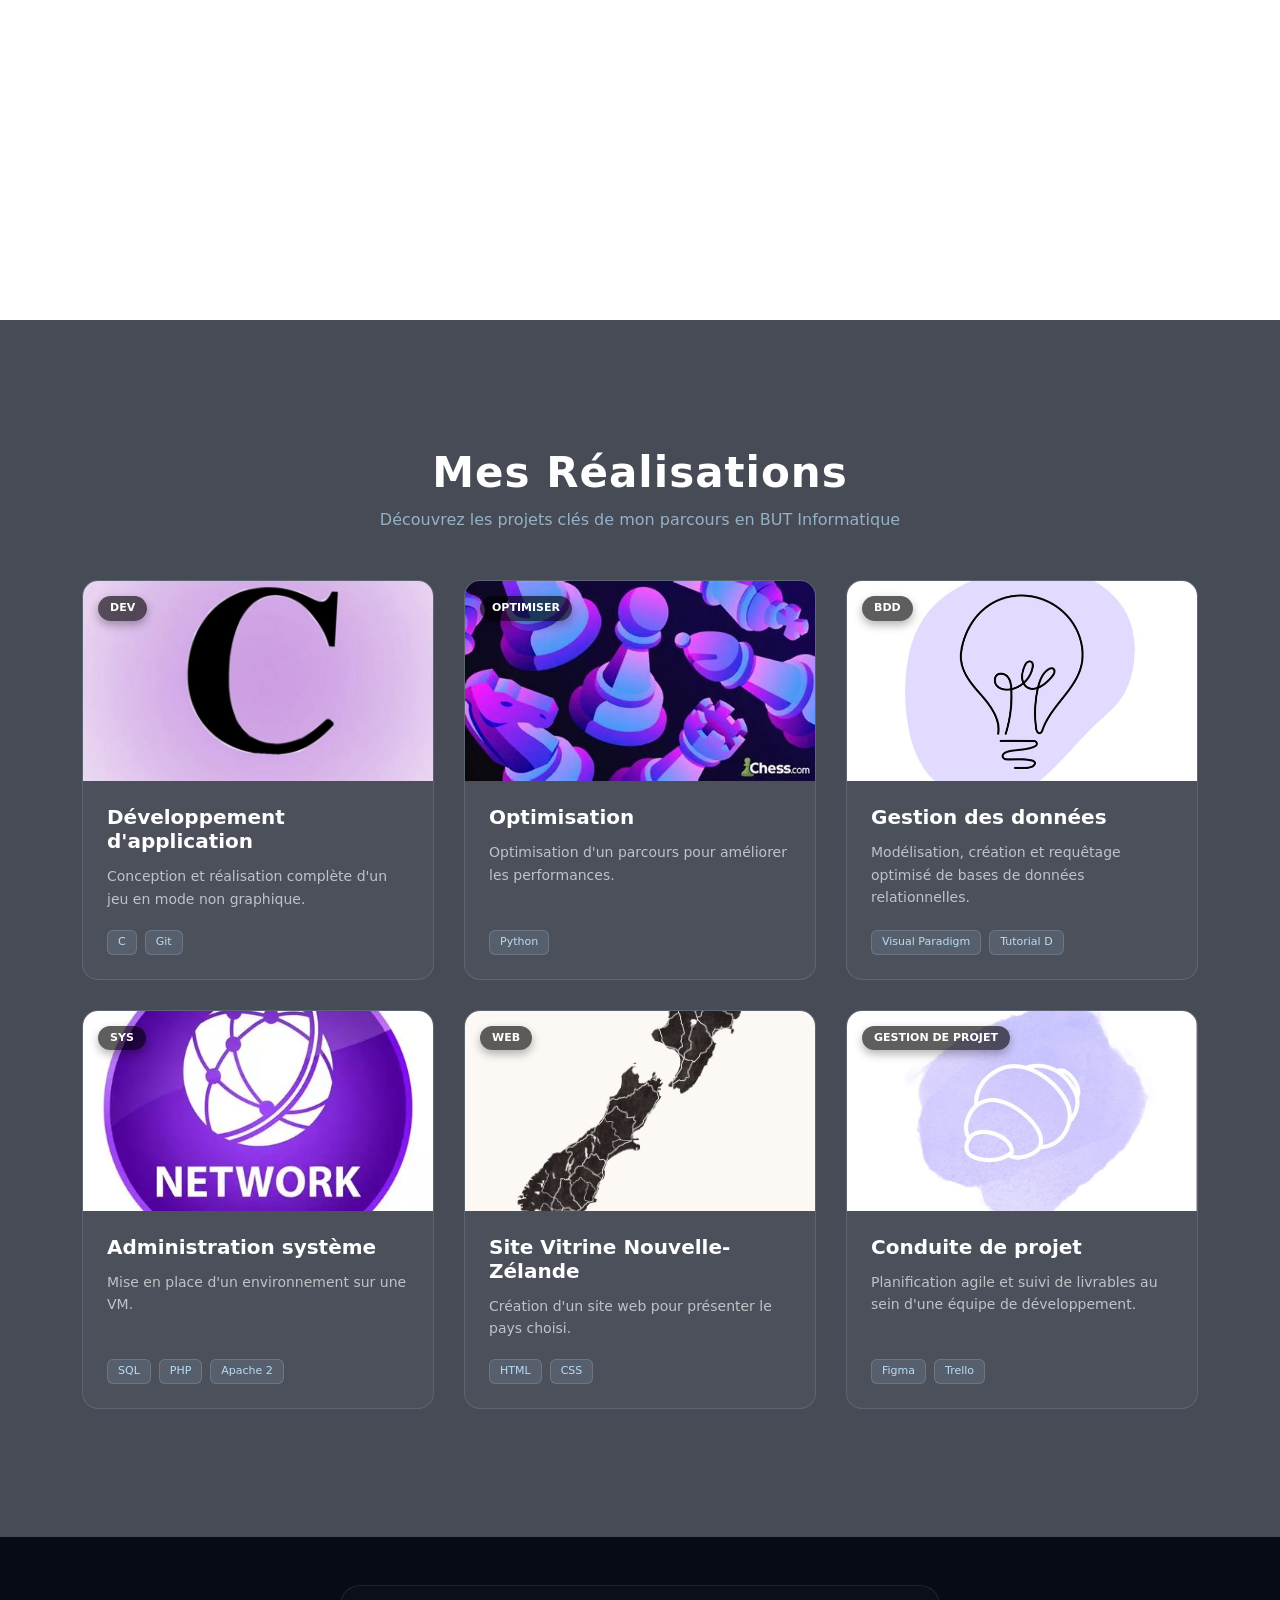
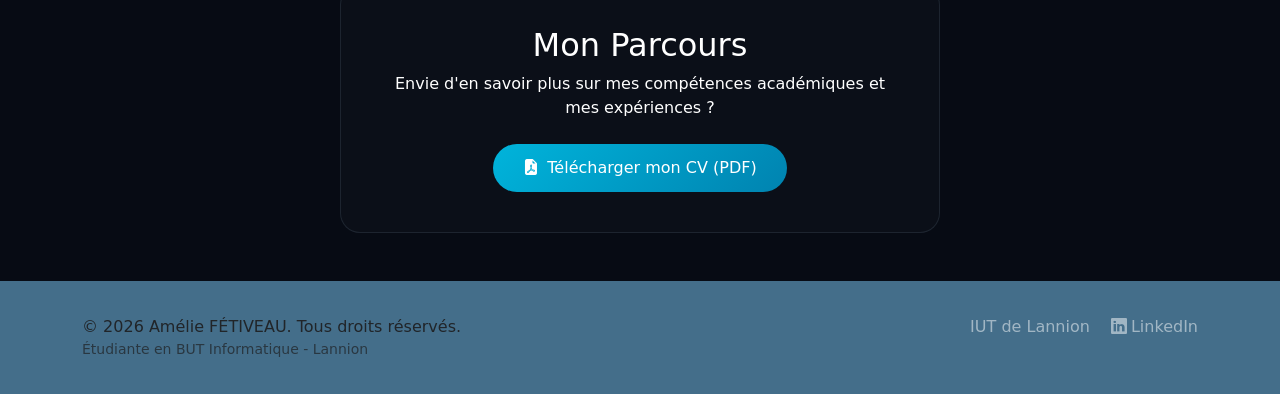
==== commit 8f8a3b84: "Update index.html" ====
--- a/index.html
+++ b/index.html
@@ -97,8 +97,8 @@
                             <h3 class="card-title">Gestion des données</h3>
                             <p class="card-desc">Modélisation, création et requêtage optimisé de bases de données relationnelles.</p>
                             <div class="card-techs">
-                                <span class="tech-pill">SQL</span>
-                                <span class="tech-pill">PostgreSQL</span>
+                                <span class="tech-pill">Visual Paradigm</span>
+                                <span class="tech-pill">Tutorial D</span>
                             </div>
                         </div>
                     </article>
@@ -130,7 +130,6 @@
                             <div class="card-techs">
                                 <span class="tech-pill">HTML</span>
                                 <span class="tech-pill">CSS</span>
-                                <span class="tech-pill">Bootstrap</span>
                             </div>
                         </div>
                     </article>
@@ -184,7 +183,7 @@
                             <div class="my-3">
                                 <span class="tech-pill">C</span> <span class="tech-pill">Git</span>
                             </div>
-                            <a href="#" class="btn btn-outline-light btn-sm mt-2"><i class="bi bi-github me-2"></i>Code Source GitHub</a>
+                            <a href="https://github.com/Tevrimal/Sokoban" class="btn btn-outline-light btn-sm mt-2"><i class="bi bi-github me-2"></i>Code Source GitHub</a>
                         </div>
                     </div>
                 </div>
@@ -204,16 +203,15 @@
                         <div class="col-md-7">
                             <span class="badge bg-primary mb-2">Développement</span>
                             <h2>Développement d'application</h2>
-                            <p class="mt-3 text-secondary">Optimisation des déplacements du .</p>
-                            <p class="text-secondary">Il nous a été demandé de faire un jeu Sokoban selon un cahier des charges. 
-                                                        Après chaque rendu, de nouvelles fonctionnalités ont dû être ajoutées.
-                                                        Le développement de ce jeu ne devait être qu'en language C.</p>
-                                                        <p>Le principe du jeu est de déplacer des caisses sur des cibles à l'aide d'un personnage.</p>
-                            <div class="my-3">
-                                <span class="tech-pill">C</span> <span class="tech-pill">Git</span>
-                            </div>
-                            <a href="#" class="btn btn-outline-light btn-sm mt-2"><i class="bi bi-github me-2"></i>Code Source GitHub</a>
-                        </div>
+                            <p class="mt-3 text-secondary">Optimisation des déplacements du cavalier.</p>
+                            <p class="text-secondary">Nous devions optimiser les déplacements de la pièce du cavalier. 
+                                                        La pièce ne devait pas revenir sur des cases par les quelles elle était déjà passer.
+                                                        Nous devions coder ce projet en Python seulement.</p>
+                                                        <p>Le principe étant de se déplacer sur toutes les cases de manière optimisée.</p>
+                            <div class="my-3">
+                                <span class="tech-pill">Python</span> <span class="tech-pill">Git</span>
+                            </div> 
+                        </div> 
                     </div>
                 </div>
             </div>
@@ -230,12 +228,14 @@
                         <div class="col-md-7">
                             <span class="badge bg-success mb-2">Base de données</span>
                             <h2>Gestion des données</h2>
-                            <p class="mt-3 text-secondary">Conception de schémas relationnels (UML/MCD) et implémentation de requêtes complexes.</p>
-                            <p class="text-secondary">Travail poussé sur l'optimisation des index et la cohérence des données.</p>
-                            <div class="my-3">
-                                <span class="tech-pill">SQL</span> <span class="tech-pill">PostgreSQL</span> <span class="tech-pill">Tutorial D</span>
-                            </div>
-                            <a href="#" class="btn btn-outline-light btn-sm mt-2"><i class="bi bi-database me-2"></i>Voir le projet</a>
+                            <p class="mt-3 text-secondary">Conception de schémas relationnels (UML) et création d'une base de données.</p>
+                            <p class="text-secondary">A l'aide d'un contexte sous forme de texte, nous devions créer une base de données qui compare plusieurs fournisseurs d'électricité.
+                                                        Nous devions d'abord faire un schéma UML de la base de données, puis la créer en Tutorial D.</p>
+                            <div class="my-3">
+                                <span class="tech-pill">Visual Paradigm</span> 
+                                <span class="tech-pill">Tutorial D</span>
+                            </div>
+                            <!-- <a href="#" class="btn btn-outline-light btn-sm mt-2"><i class="bi bi-database me-2"></i>Voir le projet</a> -->
                         </div>
                     </div>
                 </div>
@@ -253,12 +253,17 @@
                         <div class="col-md-7">
                             <span class="badge bg-warning text-dark mb-2">Infrastructure & Système</span>
                             <h2>Administration système</h2>
-                            <p class="mt-3 text-secondary">Conteneurisation d'applications web et automatisation de déploiement via scripts Bash.</p>
-                            <p class="text-secondary">Apprentissage de l'administration réseau et de la sécurisation des environnements Linux.</p>
-                            <div class="my-3">
-                                <span class="tech-pill">Reseau</span> <span class="tech-pill">Linux</span> <span class="tech-pill">Bash</span>
-                            </div>
-                            <a href="#" class="btn btn-outline-light btn-sm mt-2"><i class="bi bi-terminal me-2"></i>Fichiers de config</a>
+                            <p class="mt-3 text-secondary">Installation et configuration des services réseaux.</p>
+                            <p class="text-secondary">Installation d'un serveur Web, du langage PHP côté serveur et de la base de données MySQL.
+                                                        Mise en place d'un espace/page Web pour un accès réservé à un « administrateur ». L’accès à cet espace demande une authentification de l’utilisateur par login/mot de passe.
+                                                        Ajout d’utilisateurs dans la base de données avec une page d’inscription où l’utilisateur renseigne : nom, prénom, mail, login, mot de passe choisi.  
+                                                        Création de pages publiques dynamiques. </p>
+                            <div class="my-3">
+                                <span class="tech-pill">SQL</span> 
+                                <span class="tech-pill">PHP</span> 
+                                <span class="tech-pill">Apache 2</span>
+                            </div>
+                            <!-- <a href="#" class="btn btn-outline-light btn-sm mt-2"><i class="bi bi-terminal me-2"></i>Fichiers de config</a> -->
                         </div>
                     </div>
                 </div>
@@ -277,11 +282,15 @@
                             <span class="badge bg-info text-dark mb-2">Web Design</span>
                             <h2>Site Vitrine Nouvelle-Zélande</h2>
                             <p class="mt-3 text-secondary">Développement d'un site web à l'esthétique minimaliste présentant la Nouvelle-Zélande.</p>
-                            <p class="text-secondary">Focus complet sur le responsive design (adapté aux mobiles) et le respect des maquettes graphiques.</p>
-                            <div class="my-3">
-                                <span class="tech-pill">HTML</span> <span class="tech-pill">CSS</span> <span class="tech-pill">Bootstrap</span>
-                            </div>
-                            <a href="#" class="btn btn-outline-light btn-sm mt-2"><i class="bi bi-globe me-2"></i>Visiter le site</a>
+                            <p class="text-secondary">Réalisation d'un site web à l'effigie de la Nouvelle-Zélande.
+                                                        Notre site devait contenir une page d'accueil, une page sur la culture et une page sur un personnage célèbre.
+                                                        Il devait être responsive et respecter une charte graphique. 
+                                                        Nous devions utiliser HTML et CSS pour ce projet.</p>
+                            <div class="my-3">
+                                <span class="tech-pill">HTML</span> 
+                                <span class="tech-pill">CSS</span>
+                            </div>
+                            <a href="https://github.com/lugame901/sae105" class="btn btn-outline-light btn-sm mt-2"><i class="bi bi-globe me-2"></i>Visiter le site</a>
                         </div>
                     </div>
                 </div>
@@ -299,9 +308,13 @@
                         <div class="col-md-7">
                             <span class="badge bg-secondary mb-2">Méthodologie</span>
                             <h2>Conduite de projet en équipe</h2>
-                            <p class="mt-3 text-secondary">Gestion de projet selon les principes Agiles (Scrum). Répartition des tâches et prototypage UI/UX.</p>
-                            <div class="my-3">
-                                <span class="tech-pill">Figma</span> <span class="tech-pill">Trello</span> <span class="tech-pill">Project Libre</span>
+                            <p class="mt-3 text-secondary">Réalisation d'un prototype en vue du développement d'une application pour une boulangerie.
+                                                            Il nous a été demandé de faire une estimation des charges, la description des fonctionnalités et la planification de celles-ci.
+                                                            Nous avons ensuite du réaliser une maquette puis le prototype. Nous devions la charte graphique et le cahier des charges.</p>
+                            <div class="my-3">
+                                <span class="tech-pill">Figma</span> 
+                                <span class="tech-pill">Trello</span> 
+                                <span class="tech-pill">Project Libre</span>
                             </div>
                         </div>
                     </div>
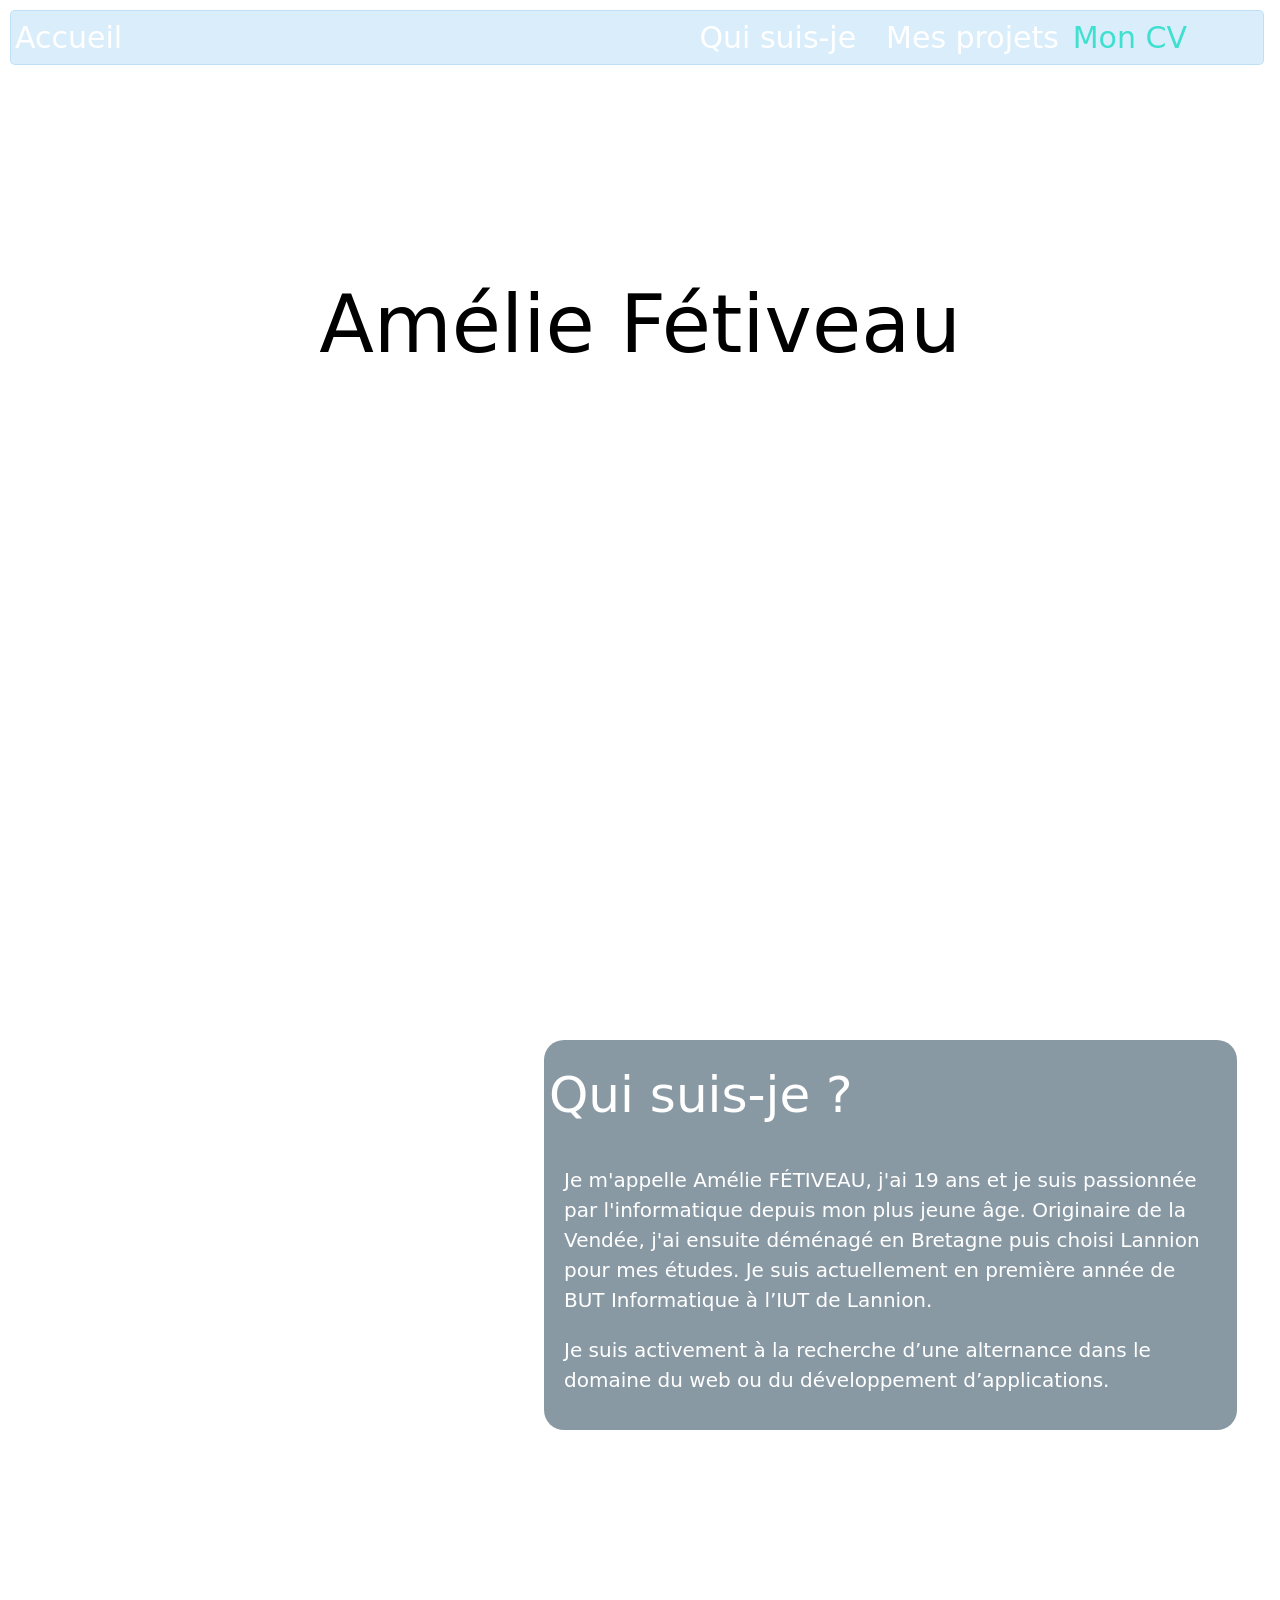
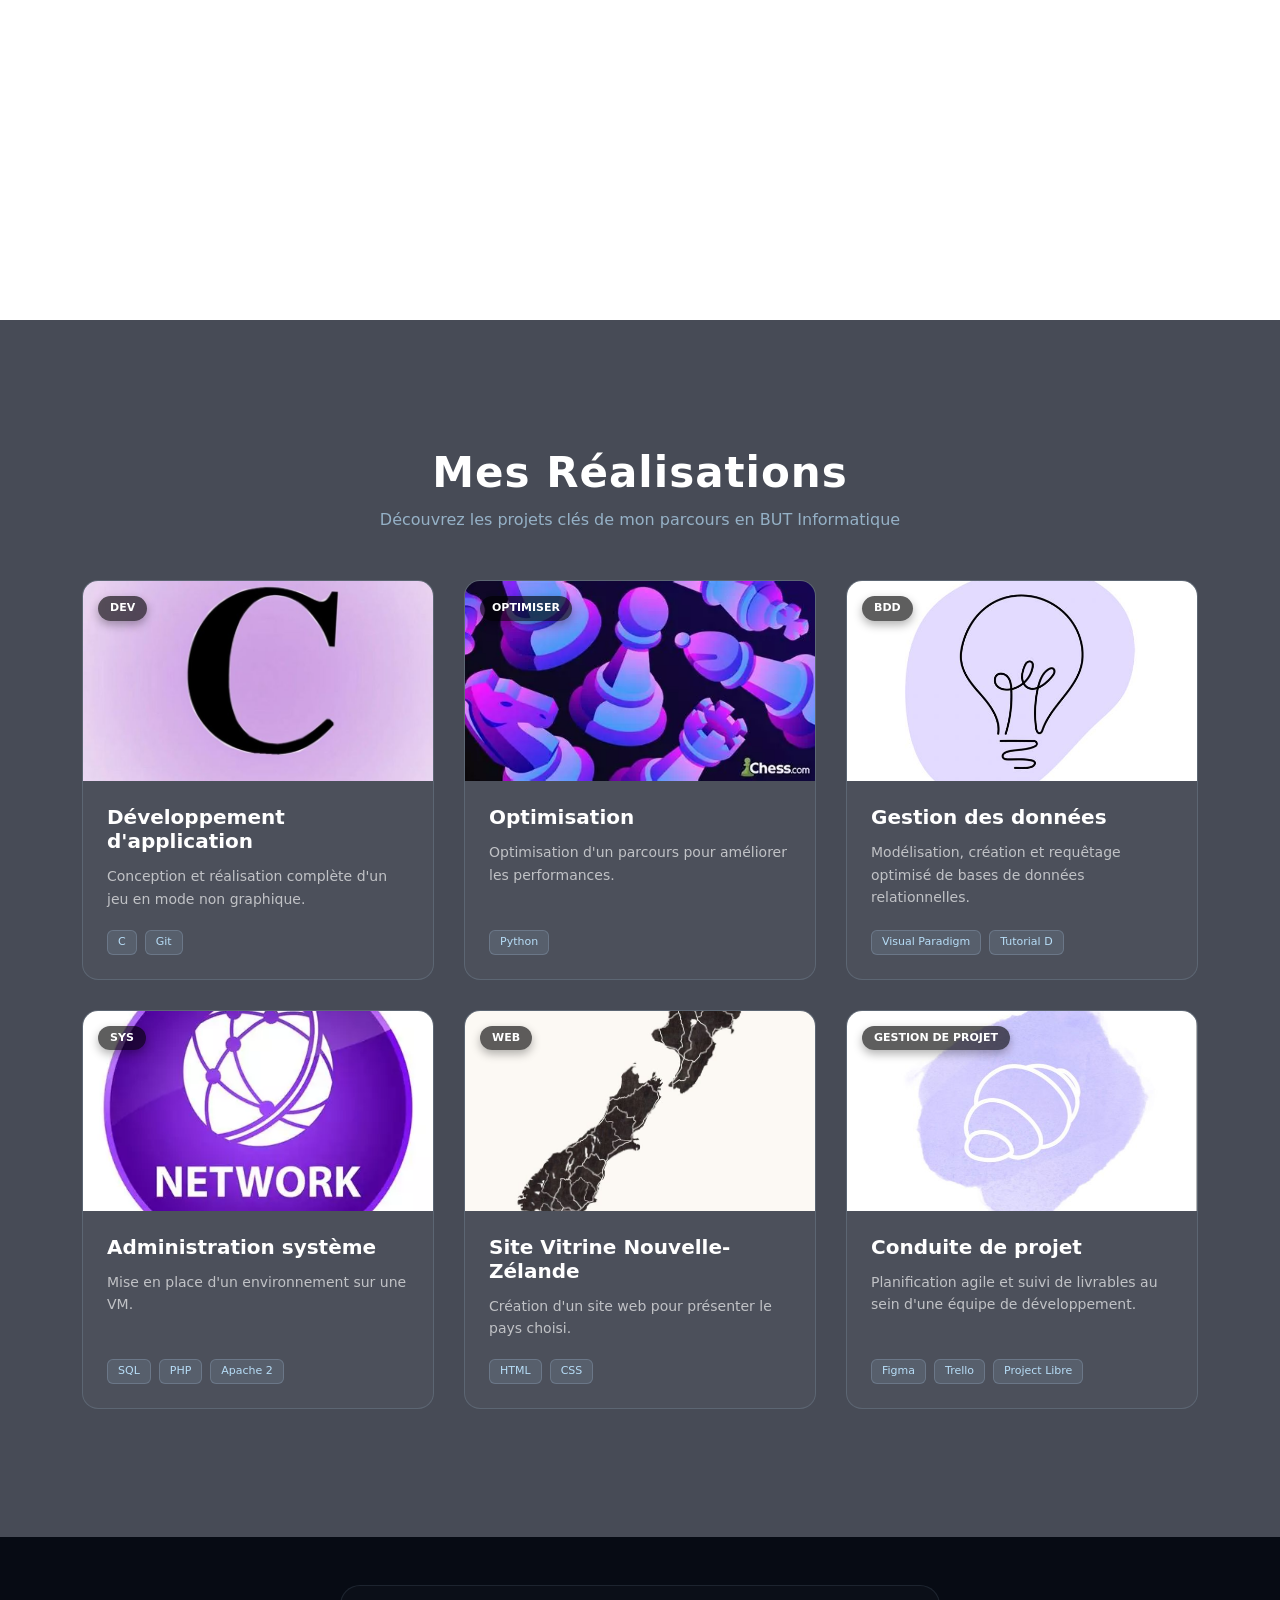
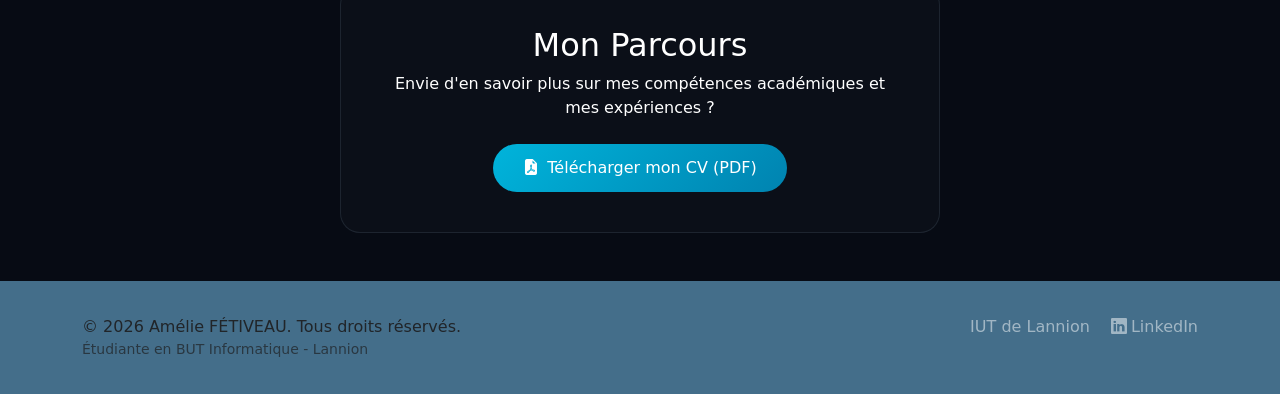
==== commit c37c5021: "Update index.html" ====
--- a/index.html
+++ b/index.html
@@ -145,6 +145,7 @@
                             <div class="card-techs">
                                 <span class="tech-pill">Figma</span>
                                 <span class="tech-pill">Trello</span>
+                                <span class="tech-pill">Project Libre</span>
                             </div>
                         </div>
                     </article>
--- a/fusion.css
+++ b/fusion.css
@@ -455,6 +455,8 @@
   margin: 0;
   background-color: rgba(41, 89, 121, 0.872);
   position: relative;
+  bottom: 0;
+  width: 100%;
 }
 
 /* ==========================================================================
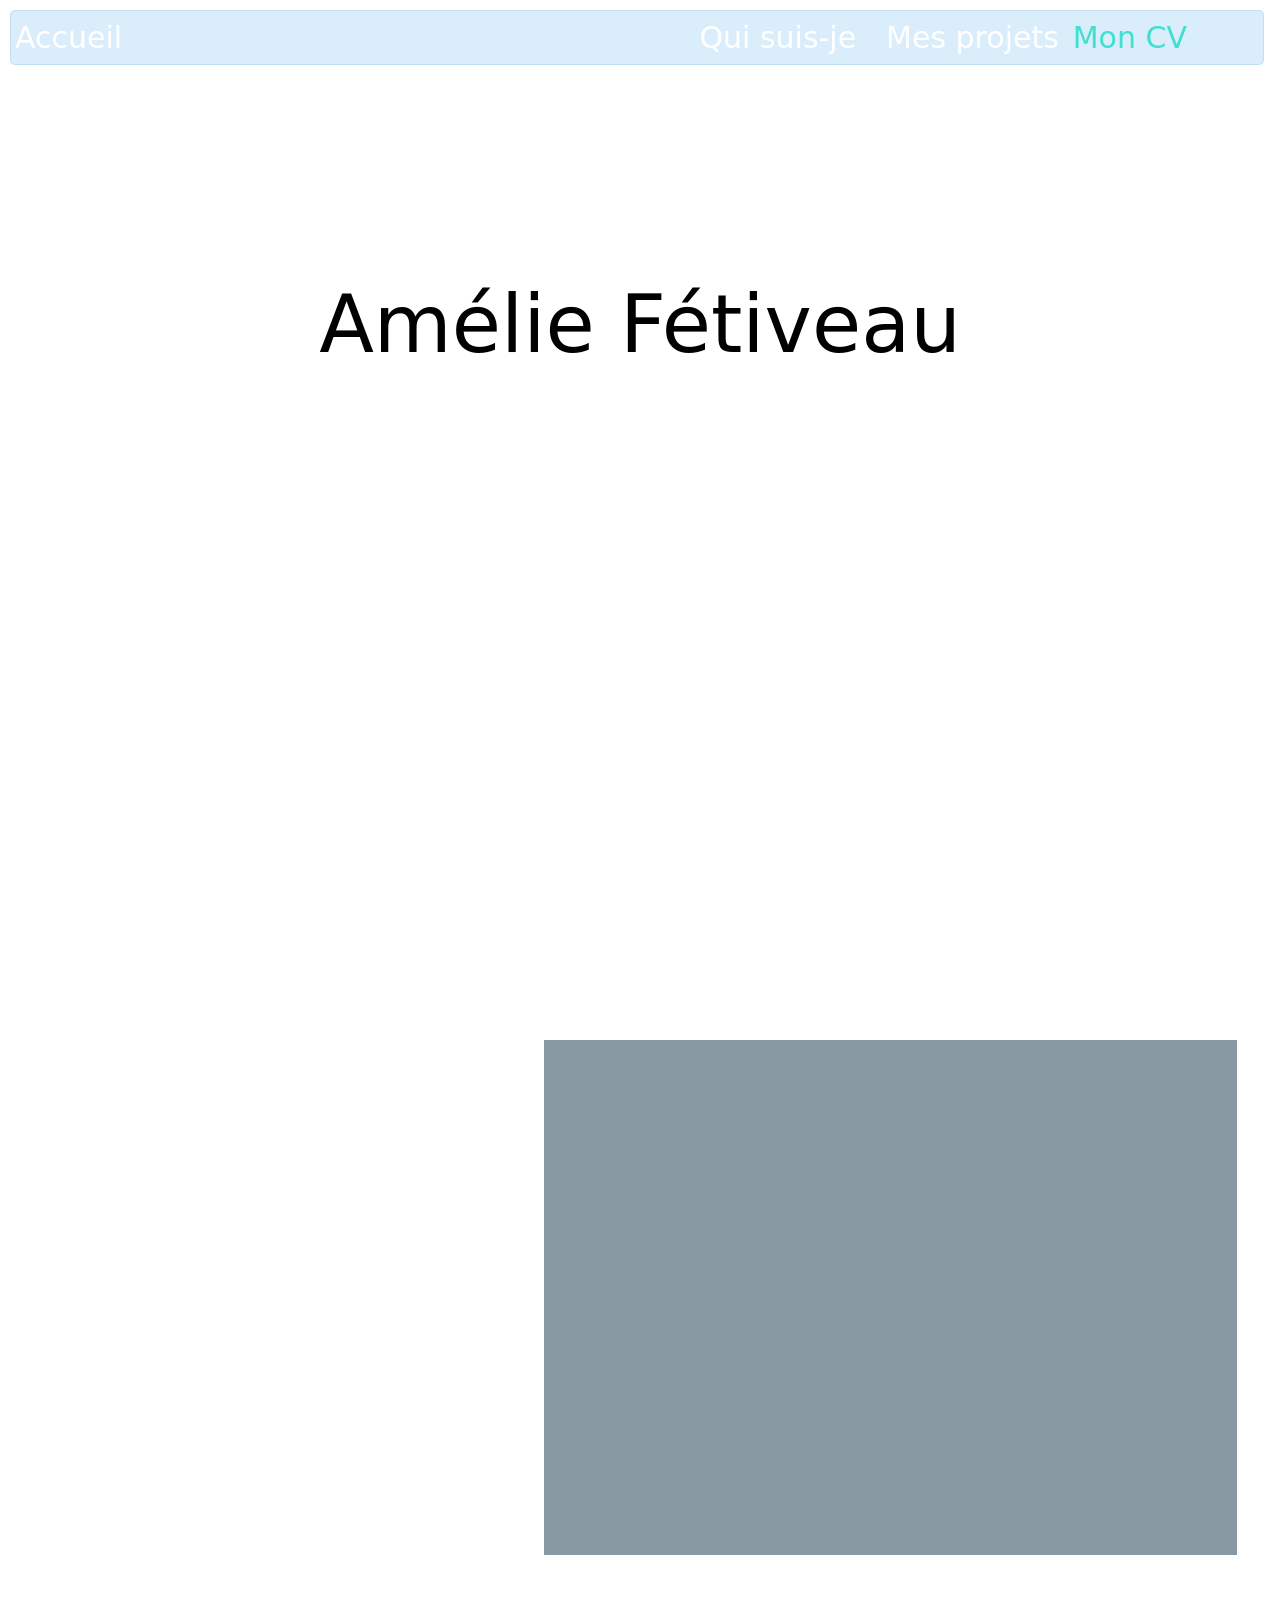
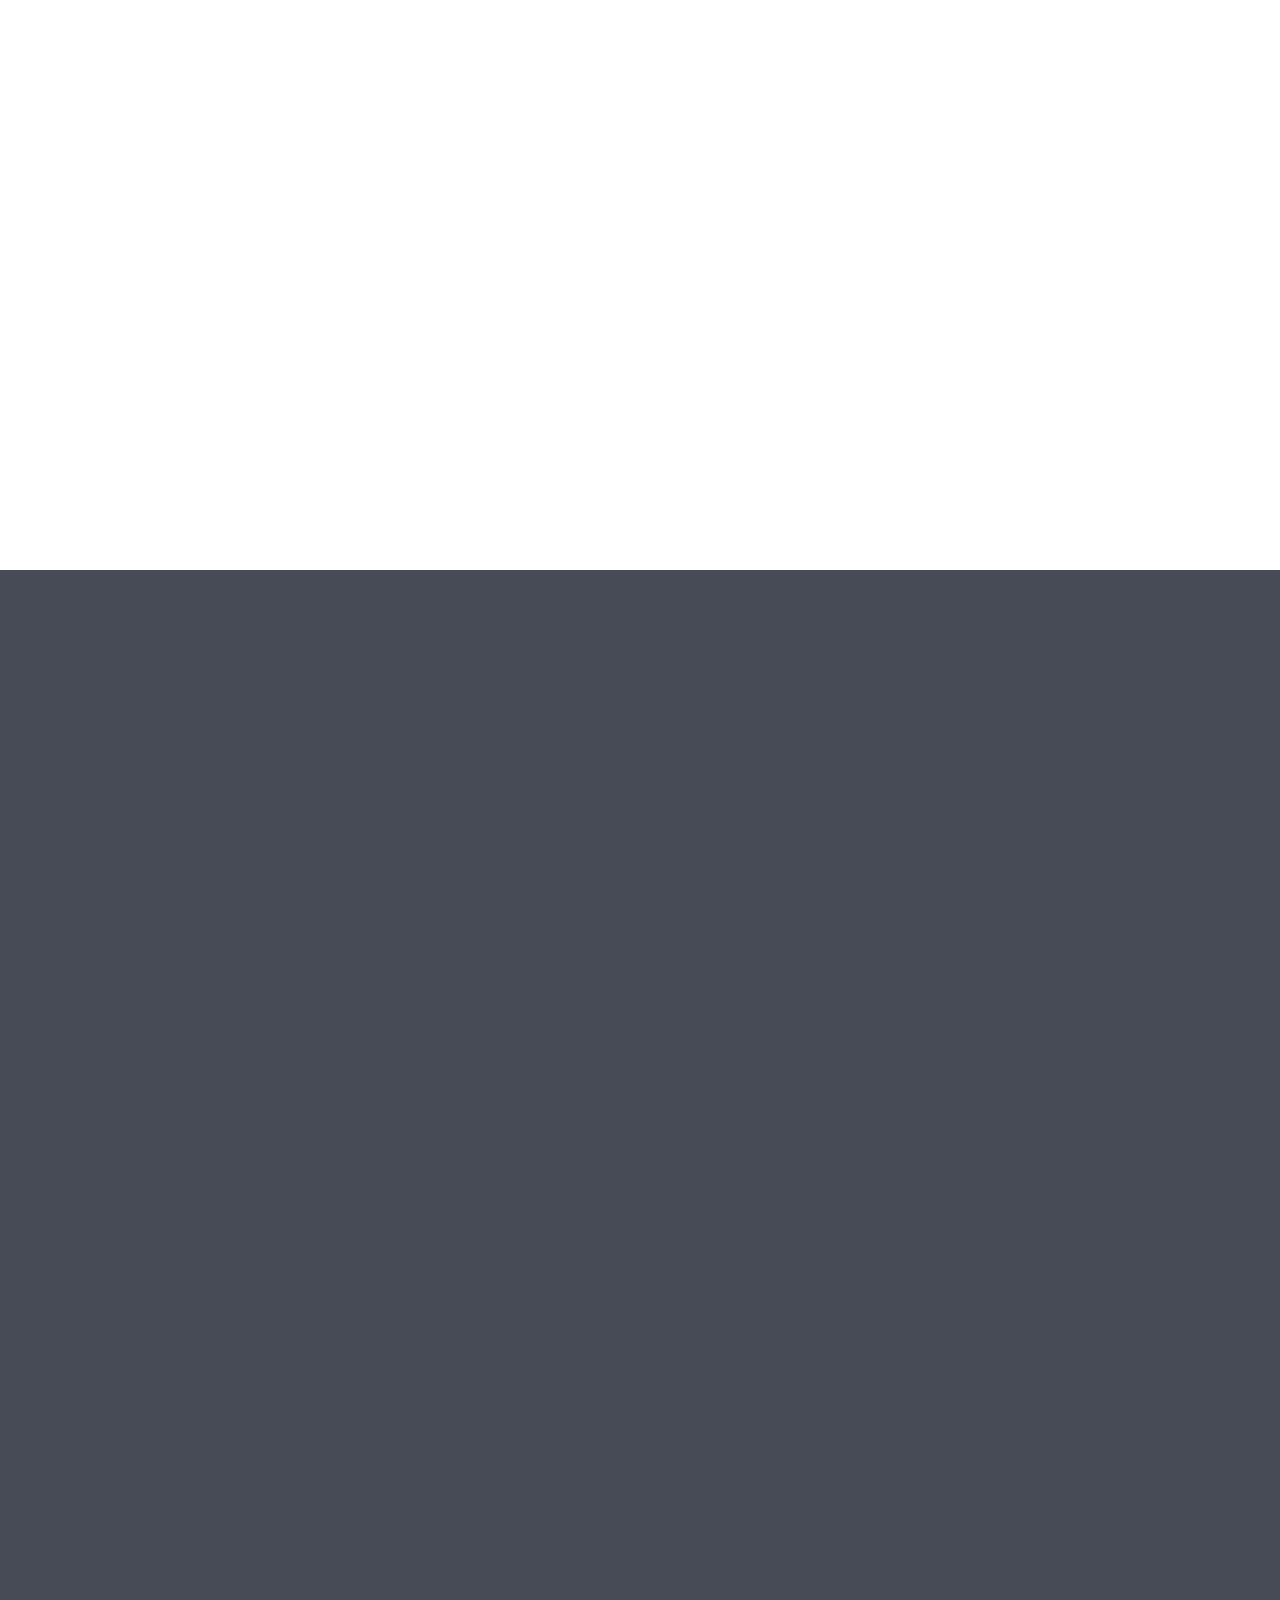
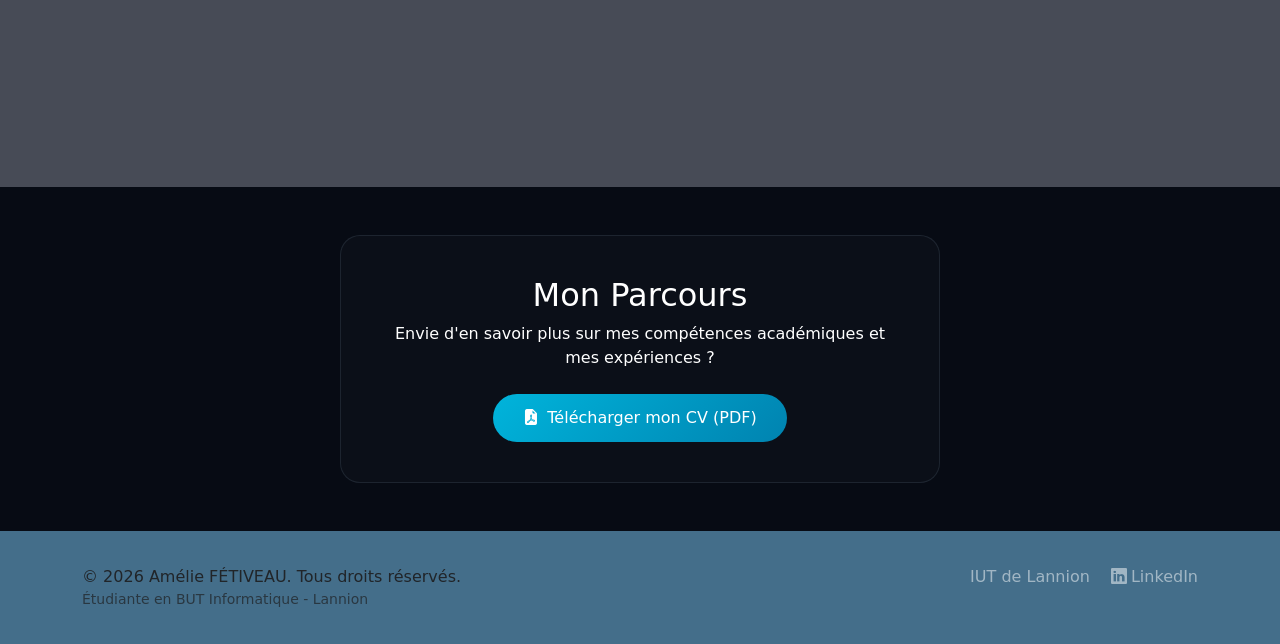
==== commit 8515a474: "Update index.html" ====
--- a/index.html
+++ b/index.html
@@ -37,11 +37,16 @@
         <section id="aboutMe">
             <article>
                 <h2>Qui suis-je ?</h2>
-                <p>
+               <p>
                     Je m'appelle Amélie FÉTIVEAU, j'ai 19 ans et je suis passionnée par l'informatique depuis mon plus jeune âge.
                     Originaire de la Vendée, j'ai ensuite déménagé en Bretagne puis choisi Lannion pour mes études.
                     Je suis actuellement en première année de BUT Informatique à l’IUT de Lannion.
                 </p>
+
+                <p>
+                    J'ai 3 ans dans le lycée général de Jeanne D'Arc à Pontivy.
+                    J'ai par ailleurs eu mon bac avec les spécialités Mathématiques et Sciences Economiques et Sociales (SES) option Langues des Signes Française (LSF).</p>
+                <p>
                 <p>
                     Je suis activement à la recherche d’une alternance dans le domaine du web ou du développement d’applications.
                 </p>
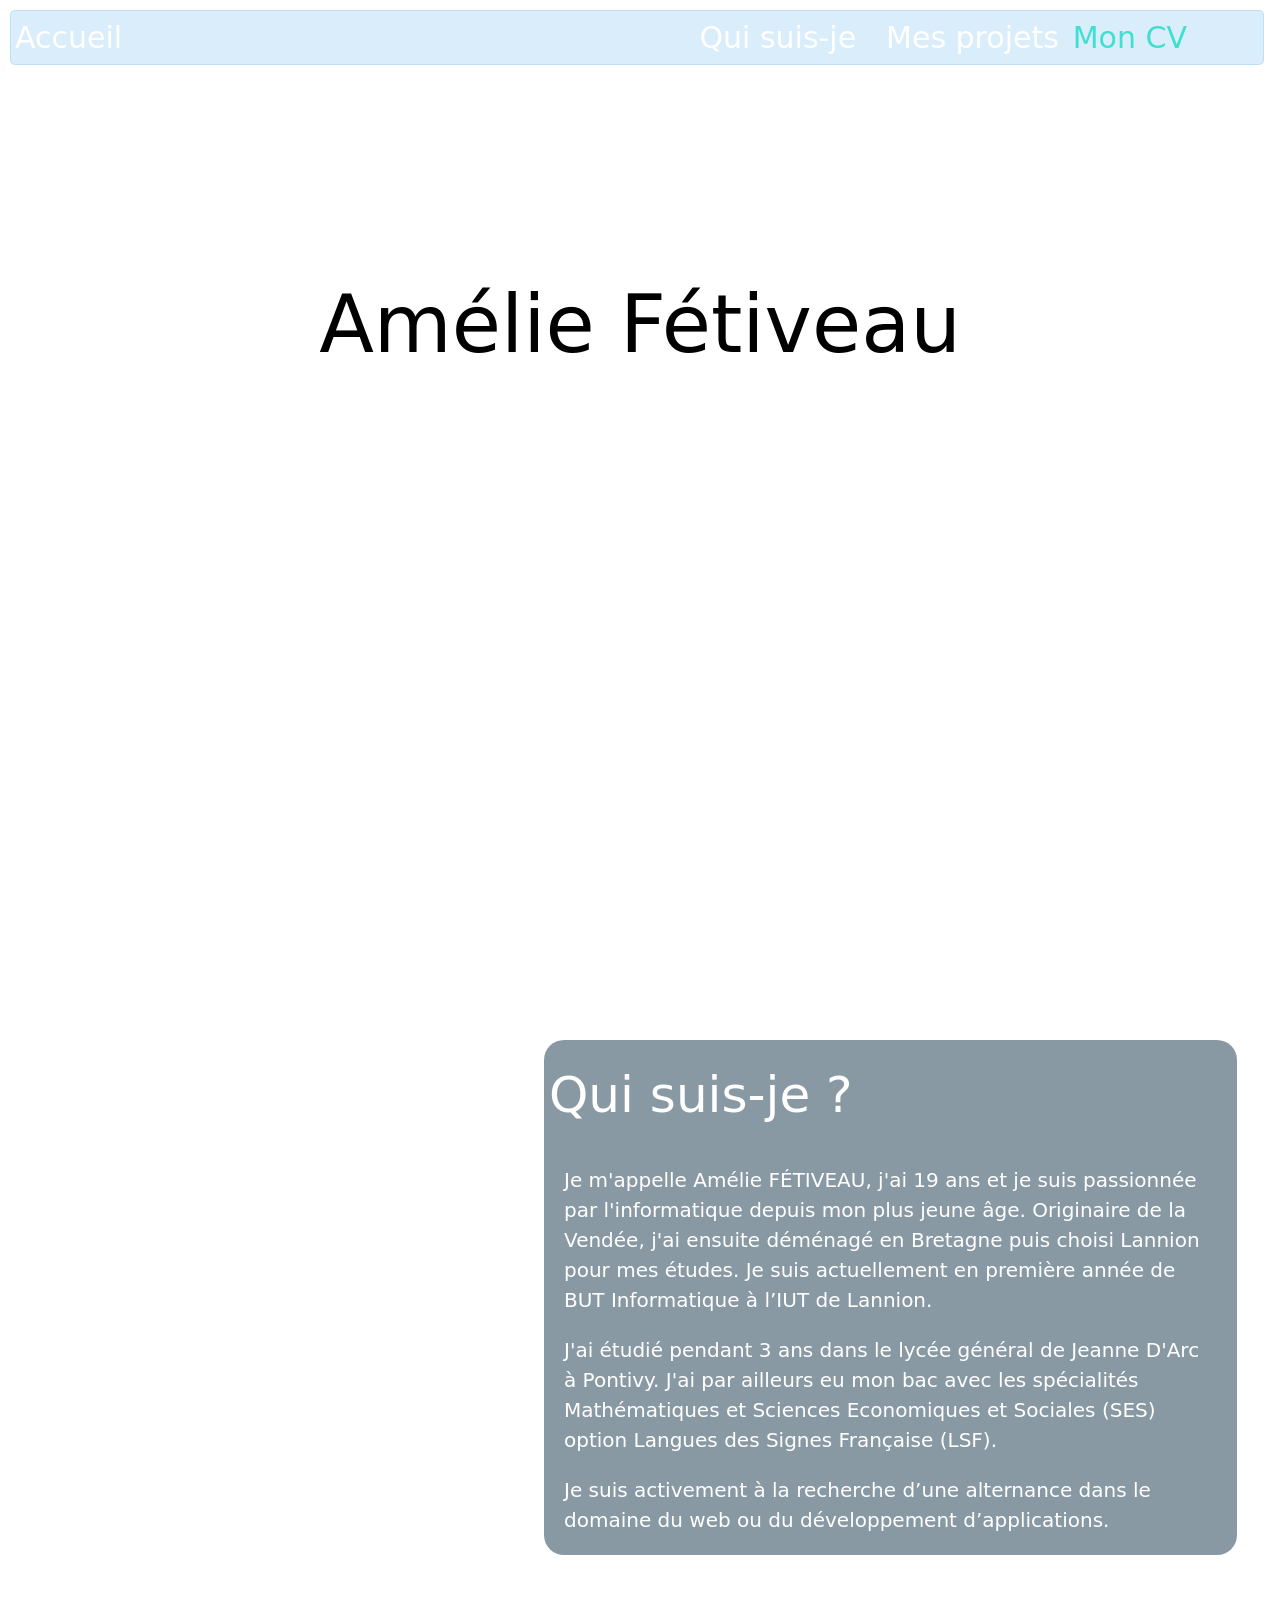
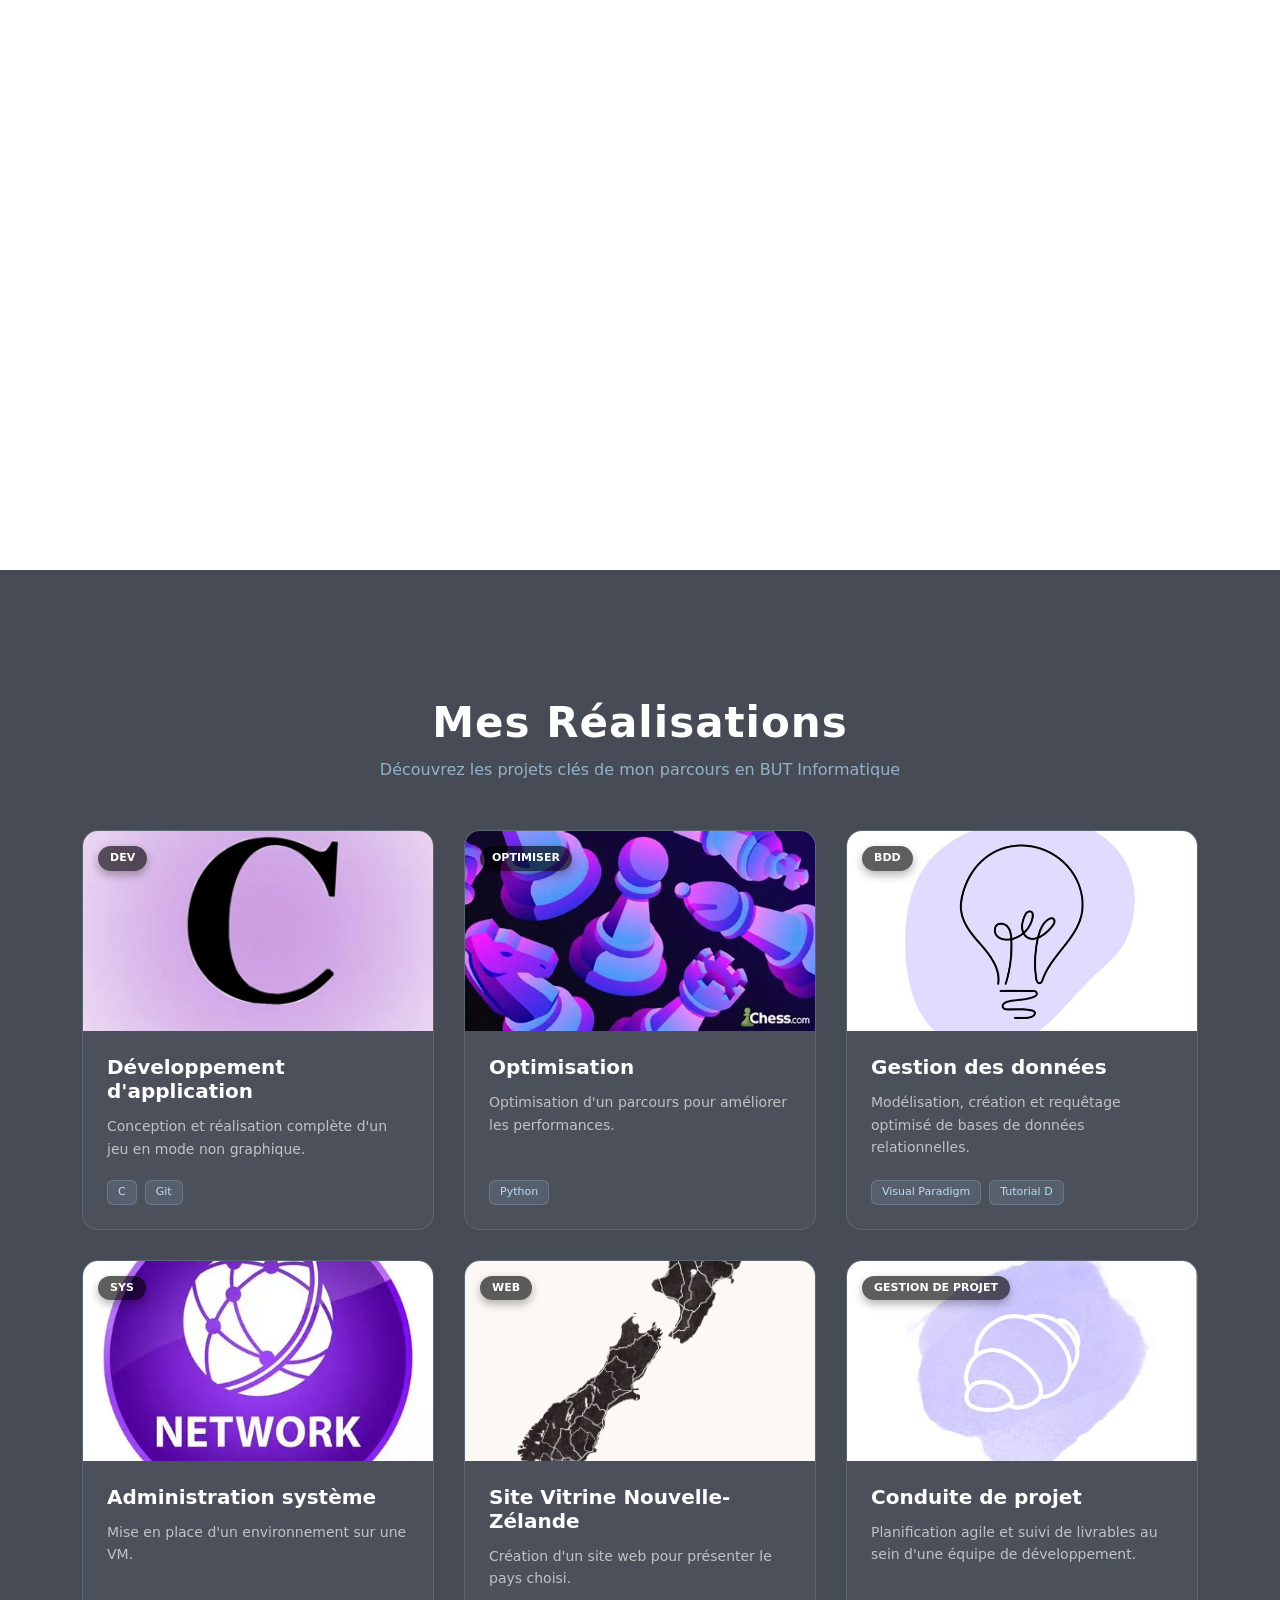
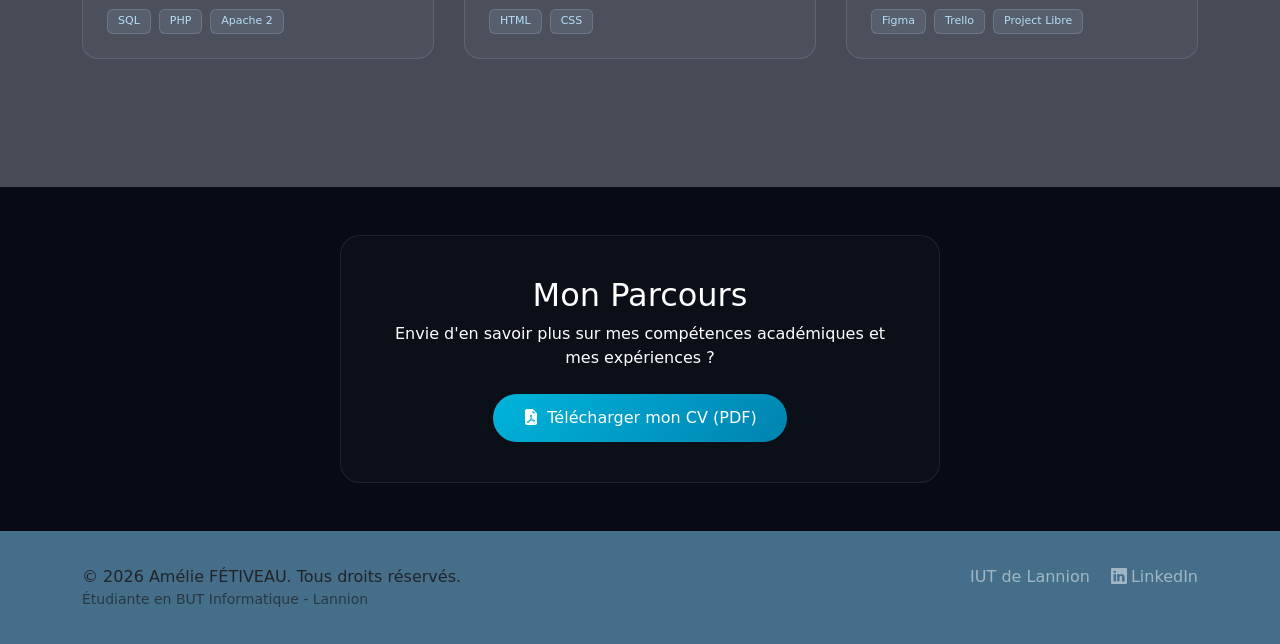
==== commit dcd2661d: "Update index.html" ====
--- a/index.html
+++ b/index.html
@@ -44,7 +44,7 @@
                 </p>
 
                 <p>
-                    J'ai 3 ans dans le lycée général de Jeanne D'Arc à Pontivy.
+                    J'ai étudié pendant 3 ans dans le lycée général de Jeanne D'Arc à Pontivy.
                     J'ai par ailleurs eu mon bac avec les spécialités Mathématiques et Sciences Economiques et Sociales (SES) option Langues des Signes Française (LSF).</p>
                 <p>
                 <p>
@@ -207,7 +207,7 @@
                     <div class="row g-4 align-items-center">
                         <div class="col-md-5"><img src="./Images/Pièces echec violettes.webp" class="img-fluid rounded" alt="Cavalier"></div>
                         <div class="col-md-7">
-                            <span class="badge bg-primary mb-2">Développement</span>
+                            <span class="badge bg-primary mb-2">Optimisation</span>
                             <h2>Développement d'application</h2>
                             <p class="mt-3 text-secondary">Optimisation des déplacements du cavalier.</p>
                             <p class="text-secondary">Nous devions optimiser les déplacements de la pièce du cavalier. 
@@ -215,8 +215,10 @@
                                                         Nous devions coder ce projet en Python seulement.</p>
                                                         <p>Le principe étant de se déplacer sur toutes les cases de manière optimisée.</p>
                             <div class="my-3">
-                                <span class="tech-pill">Python</span> <span class="tech-pill">Git</span>
-                            </div> 
+                                <span class="tech-pill">Python</span> 
+                                <span class="tech-pill">Git</span>
+                            </div>
+                            <a href="https://github.com/gwriou/S2.02" class="btn btn-outline-light btn-sm mt-2"><i class="bi bi-database me-2"></i>Voir le projet</a>
                         </div> 
                     </div>
                 </div>
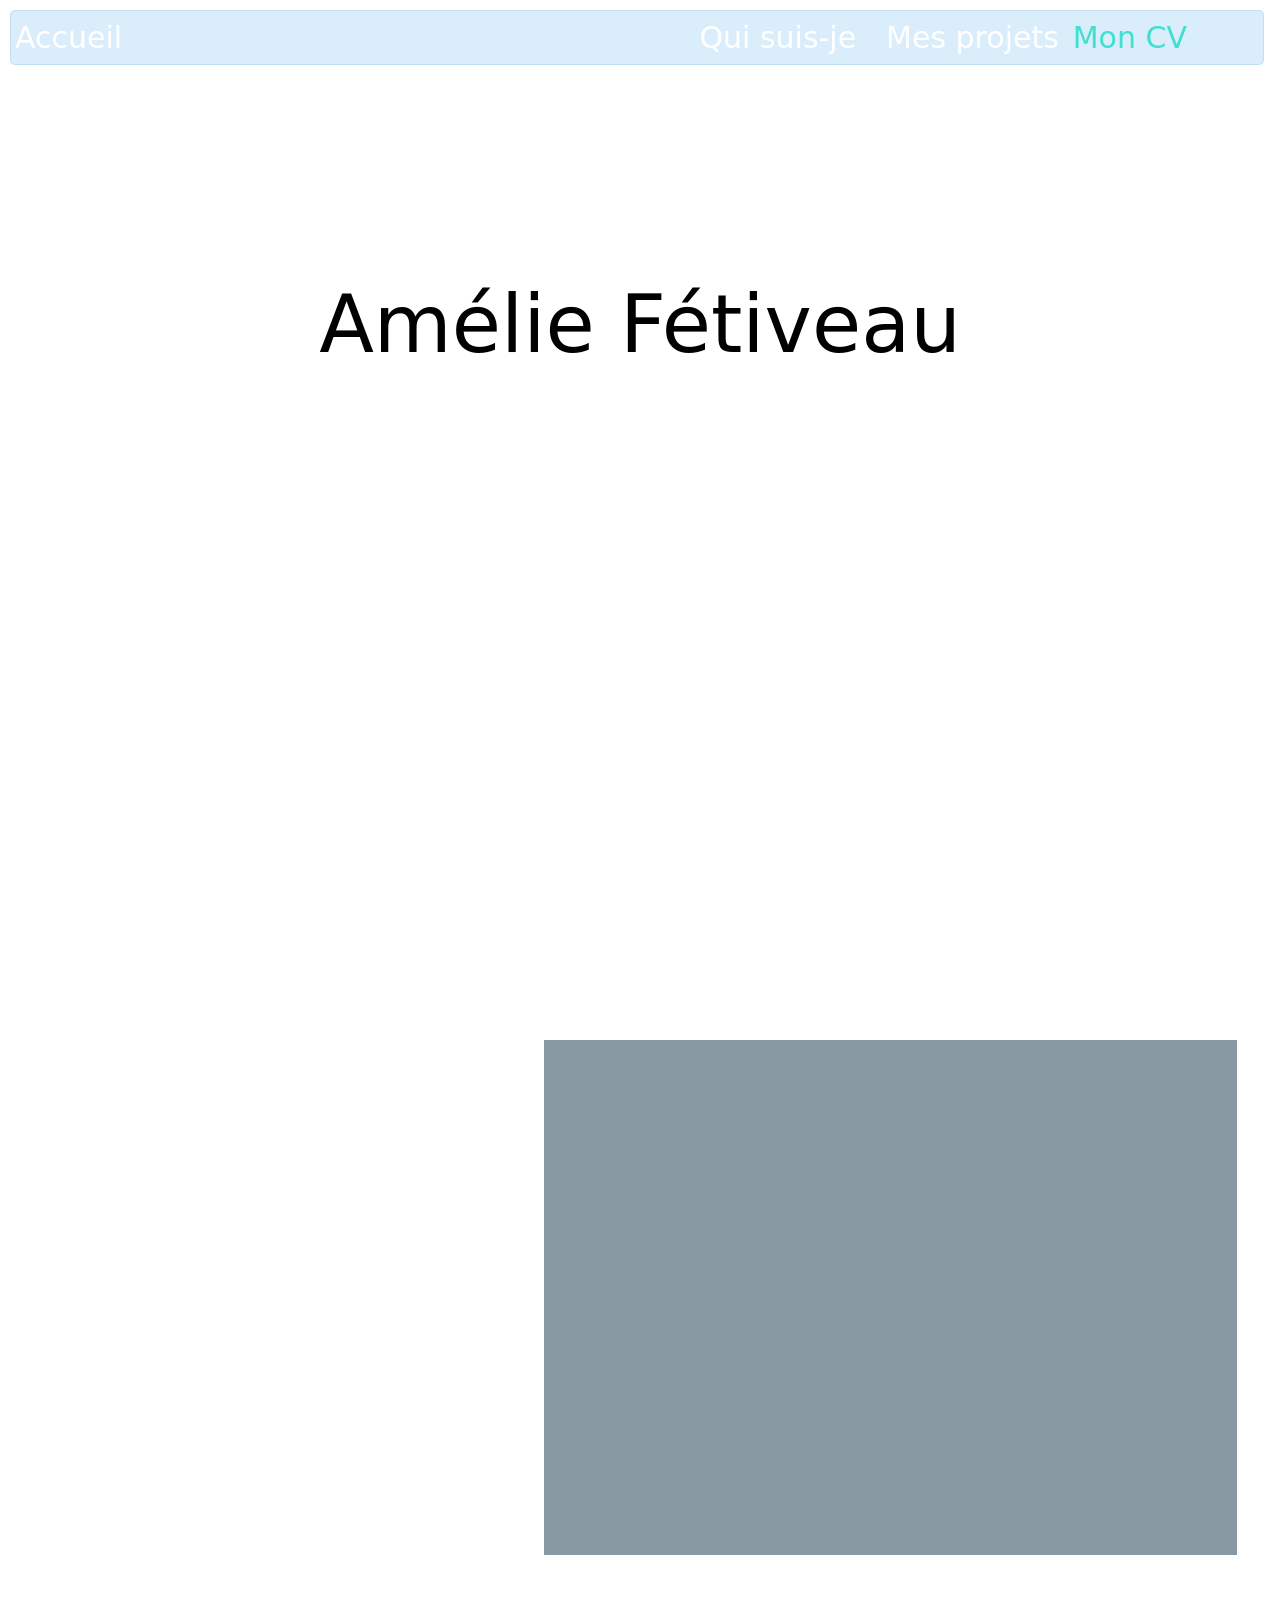
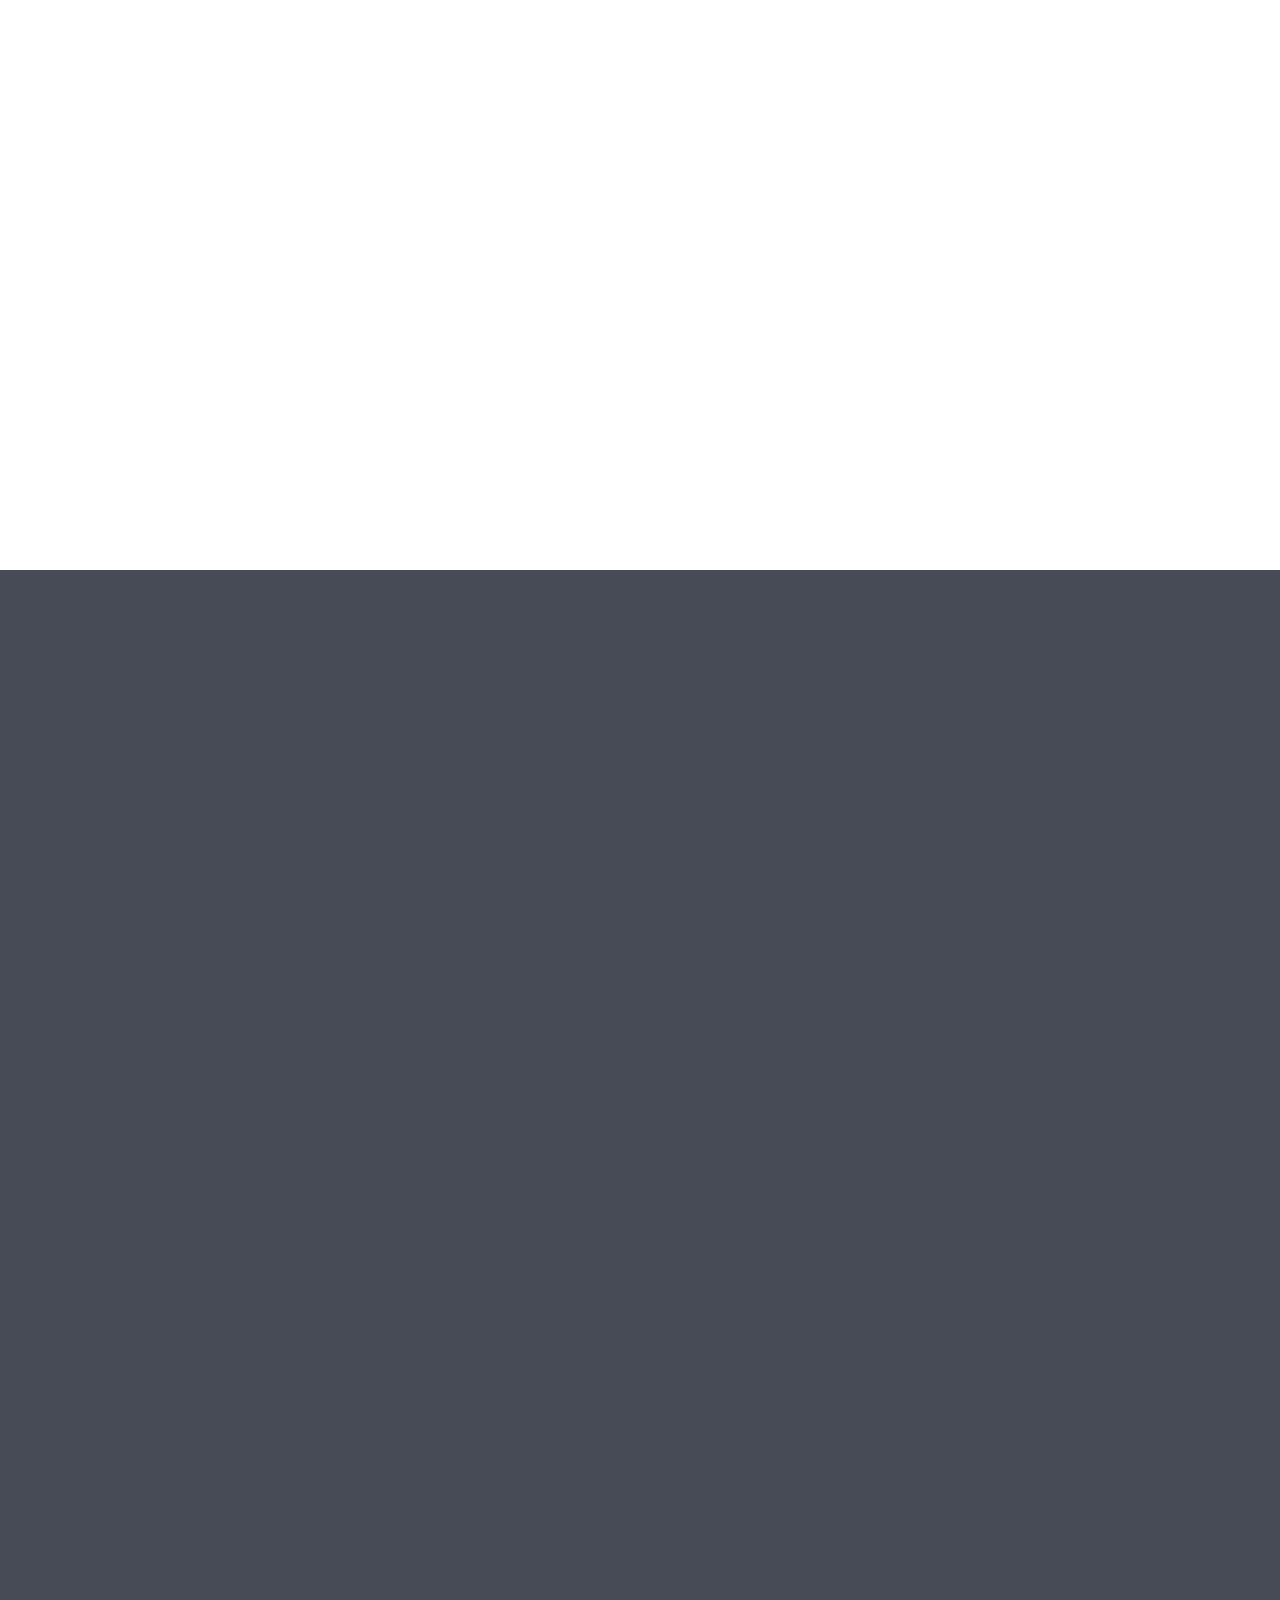
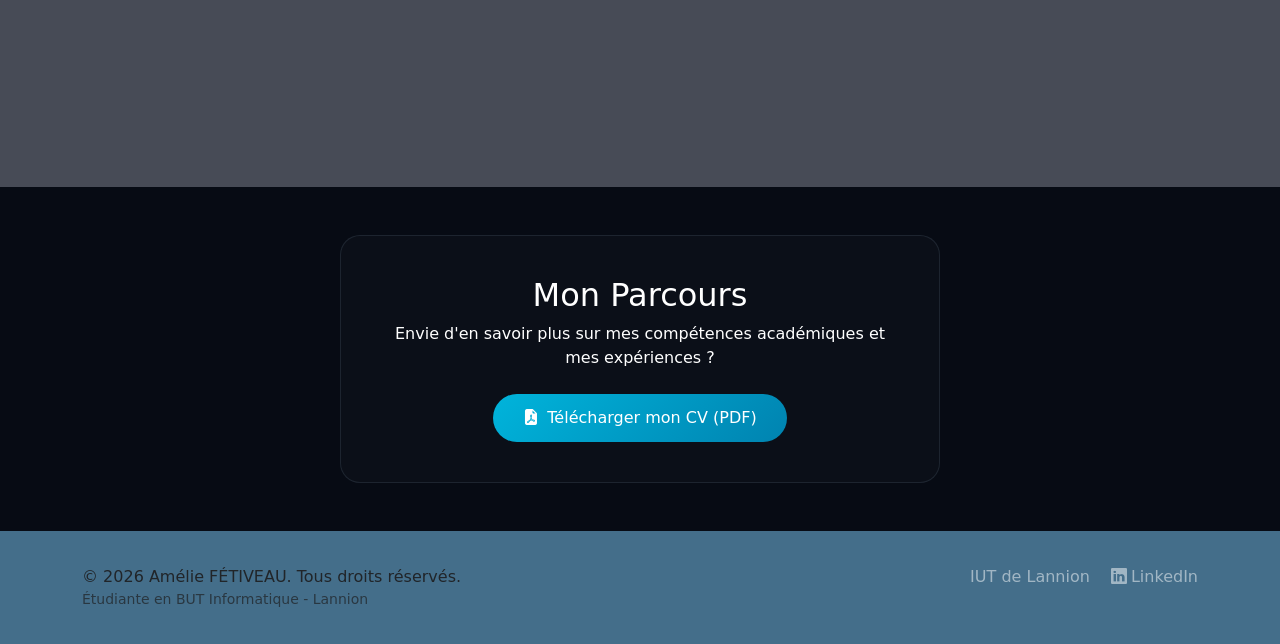
==== commit b2e27b36: "Update index.html" ====
--- a/index.html
+++ b/index.html
@@ -340,7 +340,7 @@
                 </div>
                 <div class="col-md-6 text-md-end">
                     <a href="https://iut-lannion.univ-rennes.fr/" class="text-white-50 me-3 text-decoration-none">IUT de Lannion</a>
-                    <a href="#" class="text-white-50 text-decoration-none"><i class="bi bi-linkedin me-1"></i>LinkedIn</a>
+                    <a href="https://www.linkedin.com/" class="text-white-50 text-decoration-none"><i class="bi bi-linkedin me-1"></i>LinkedIn</a>
                 </div>
             </div>
         </div>
